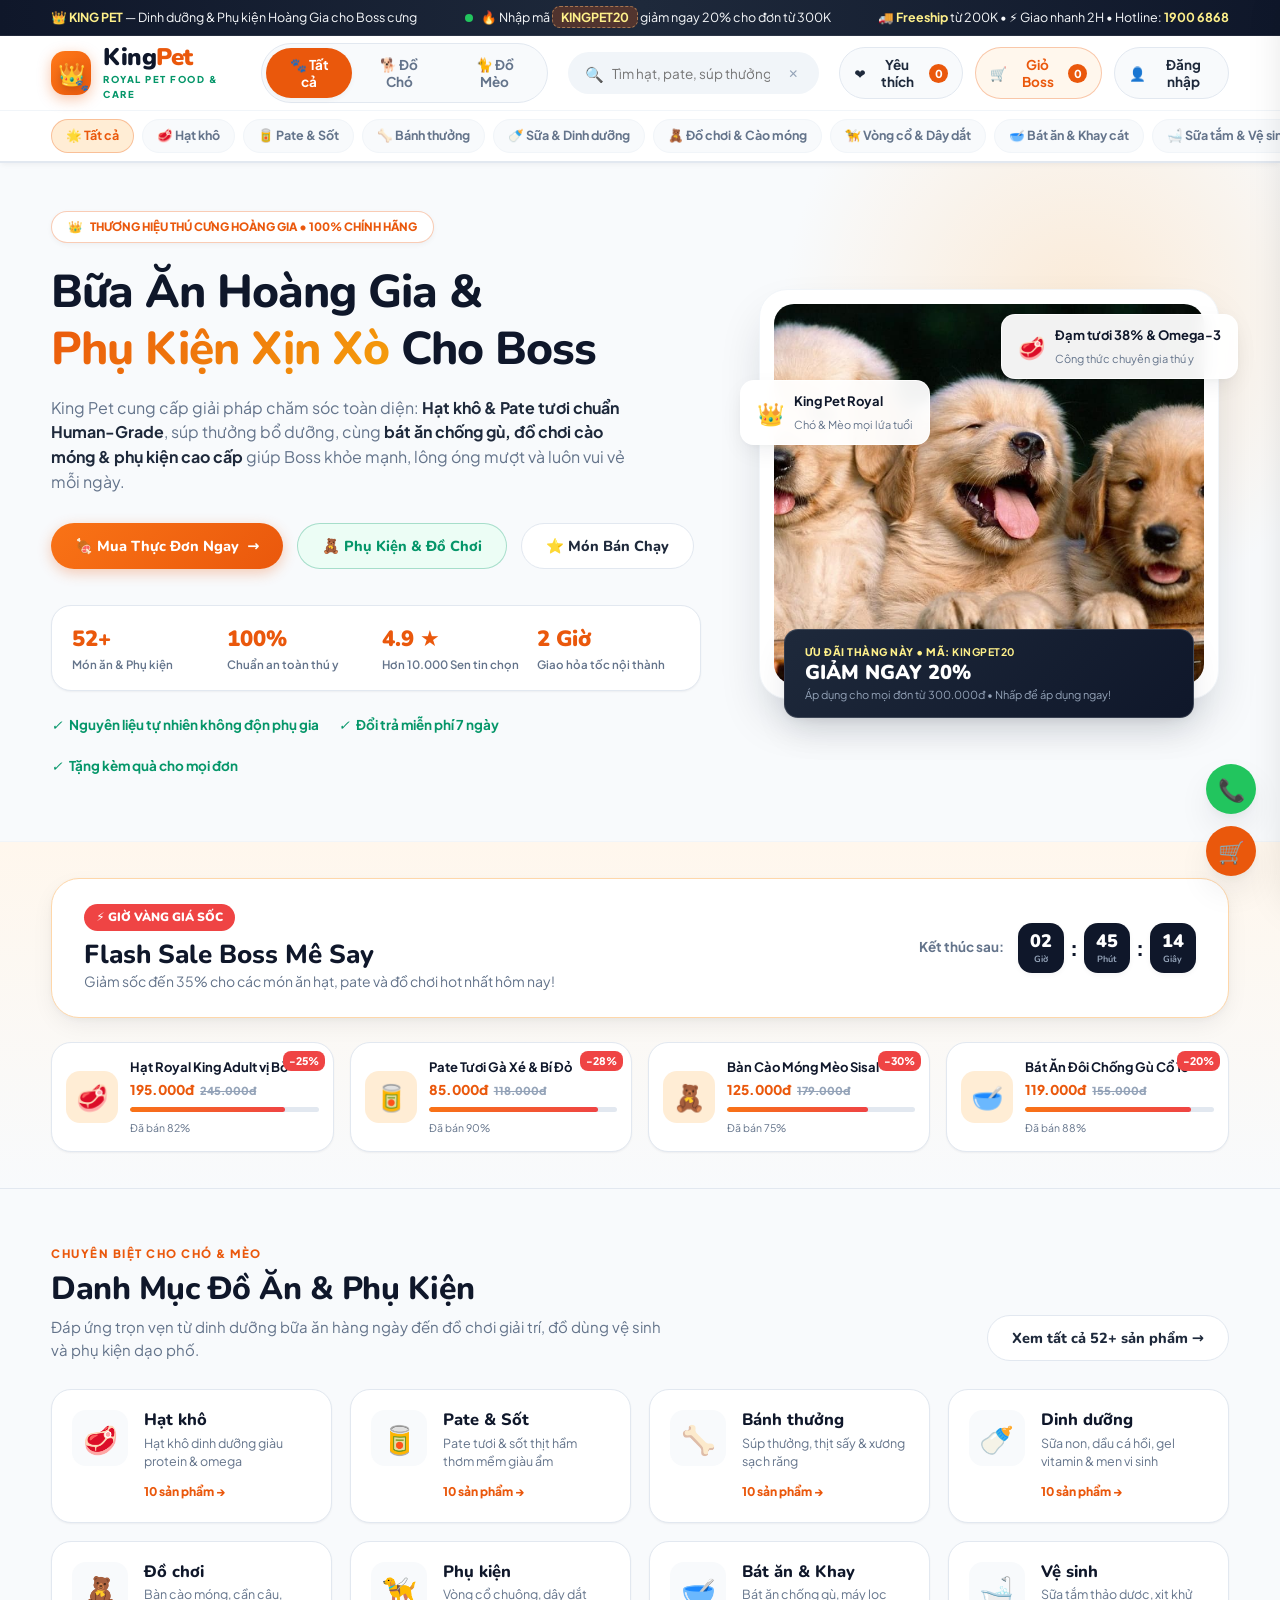
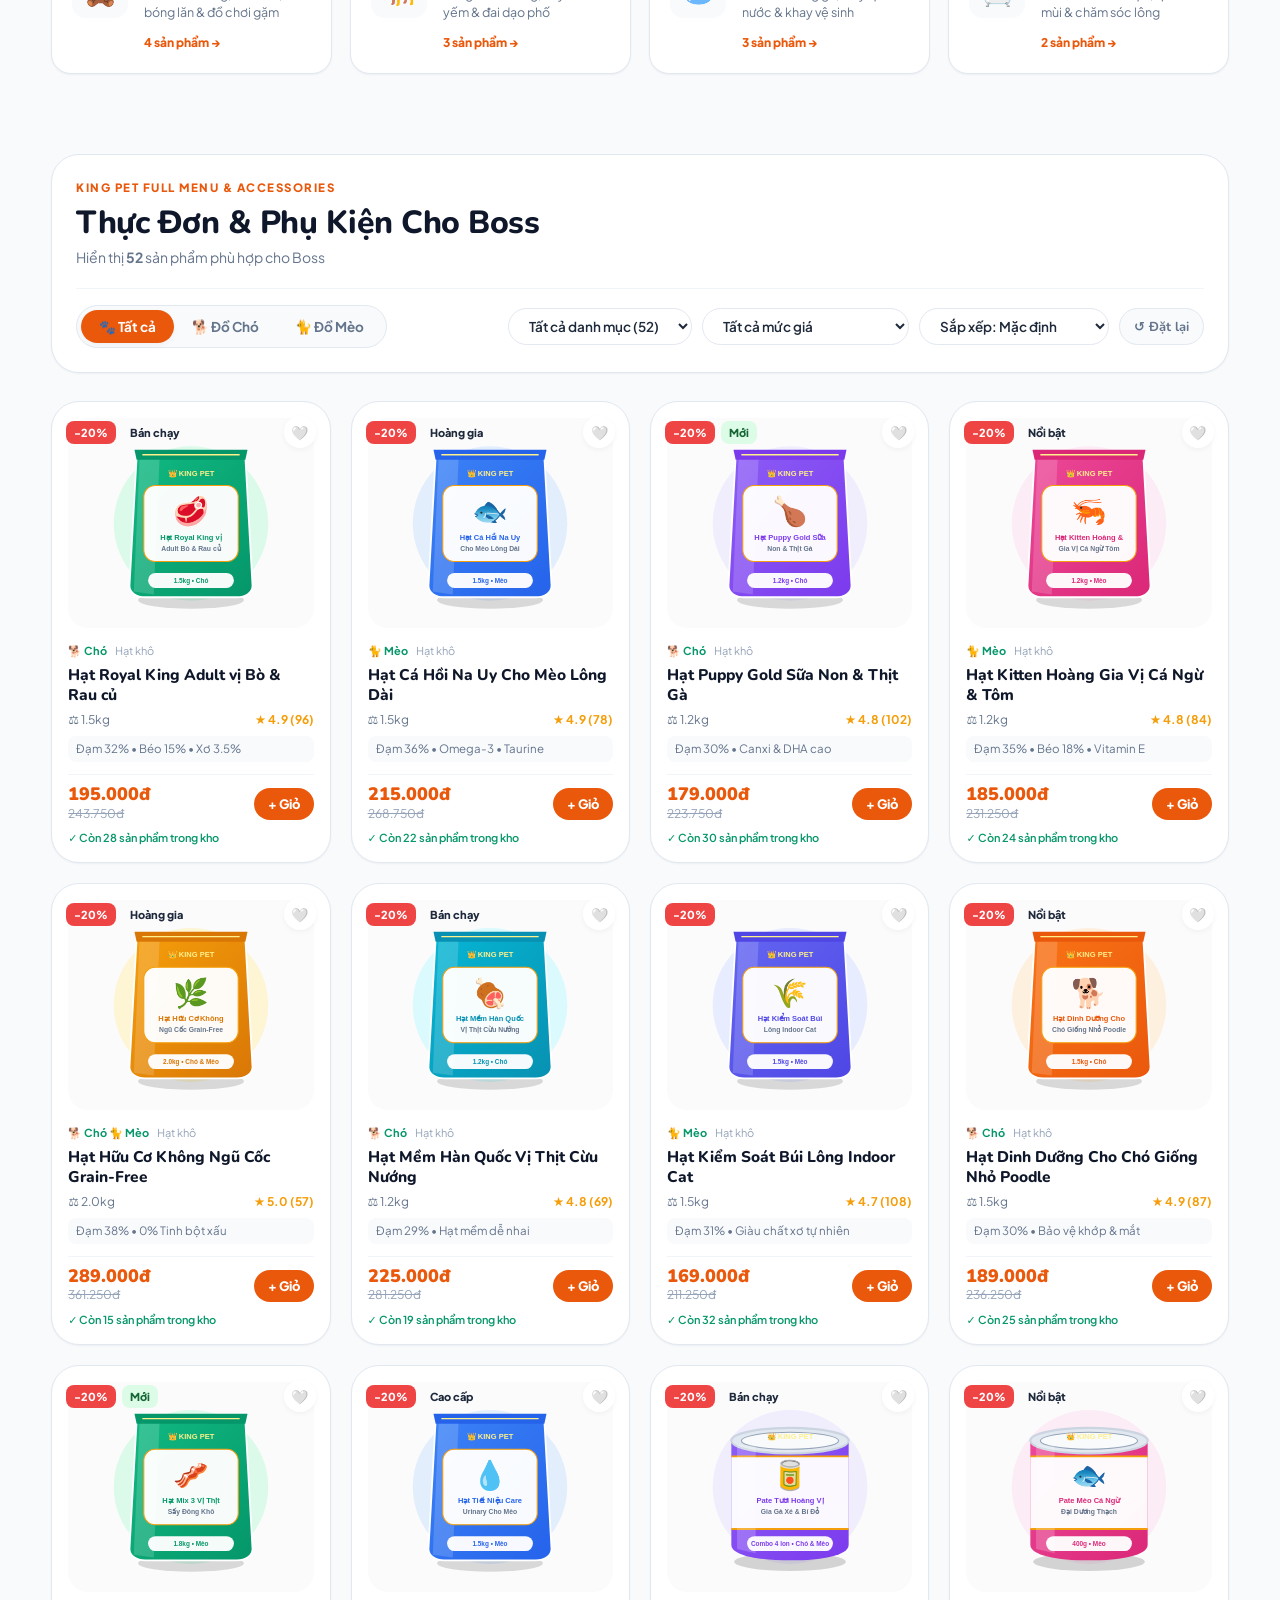
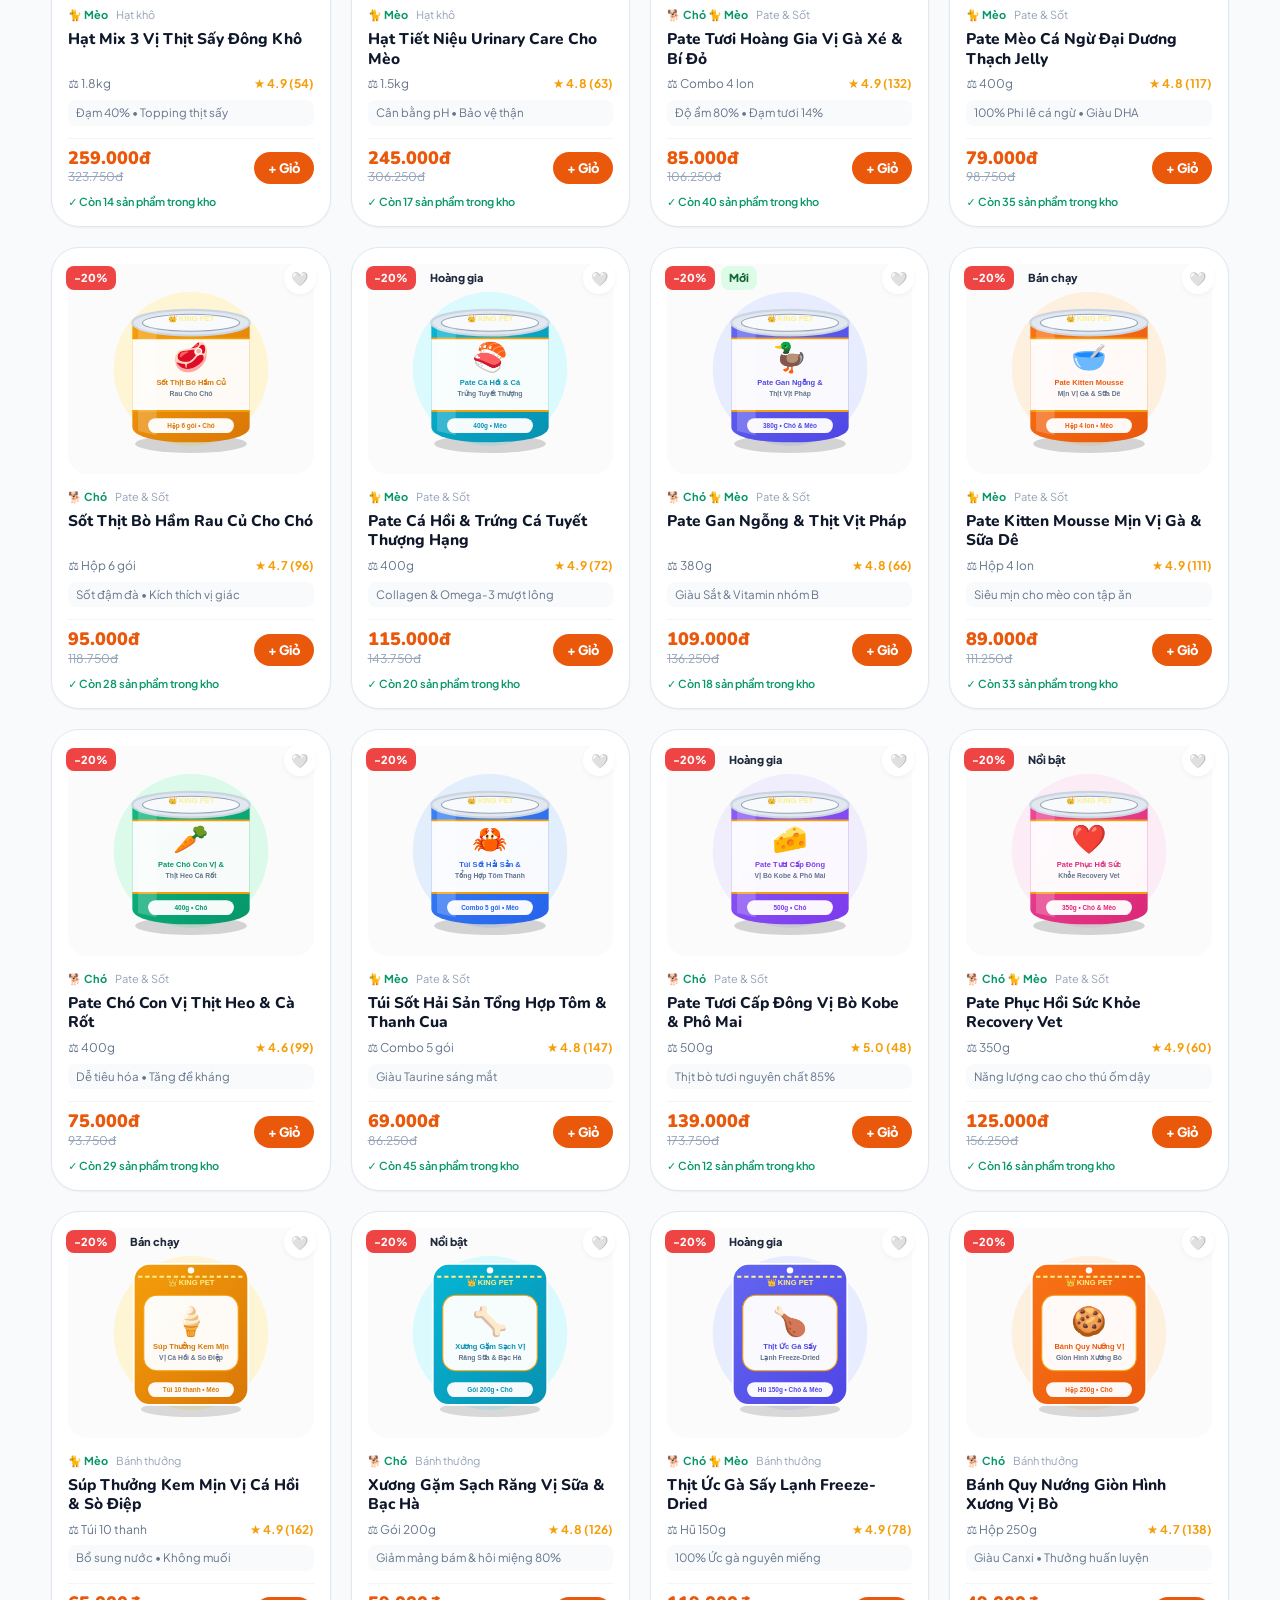
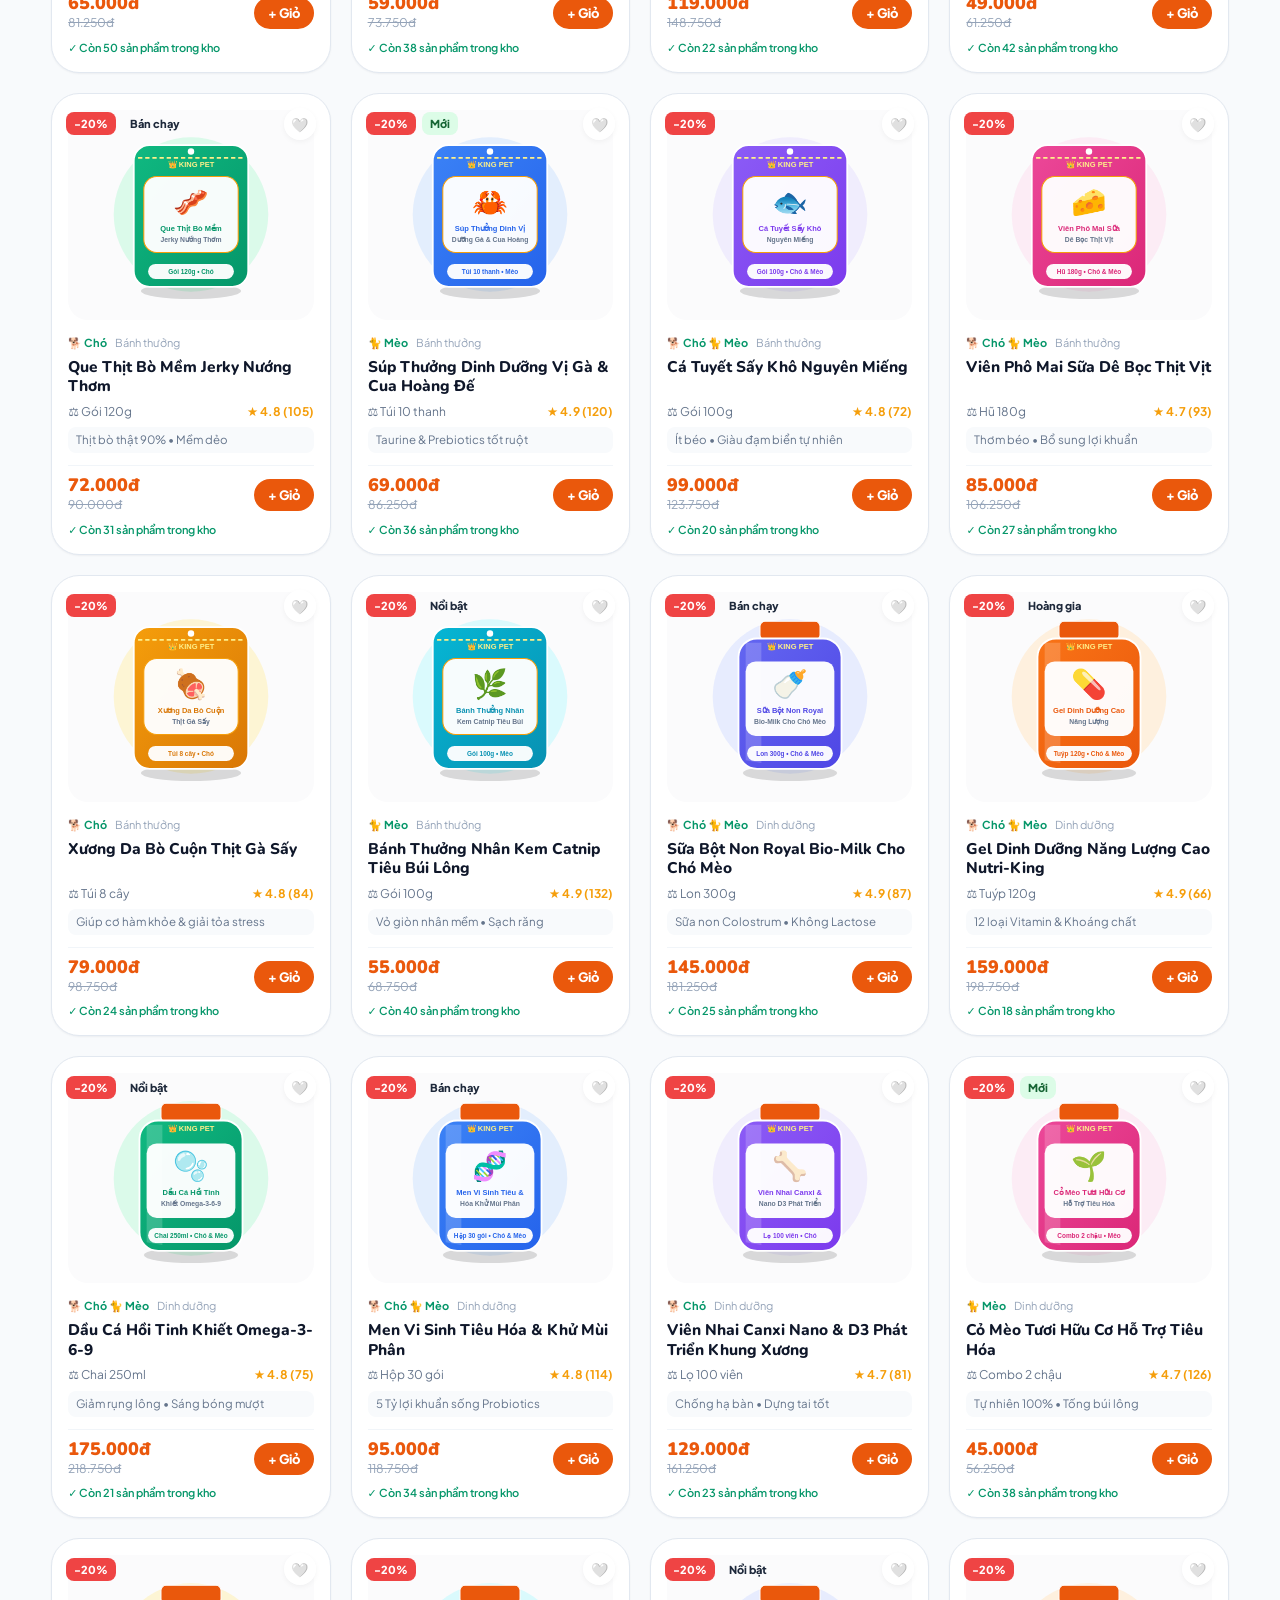
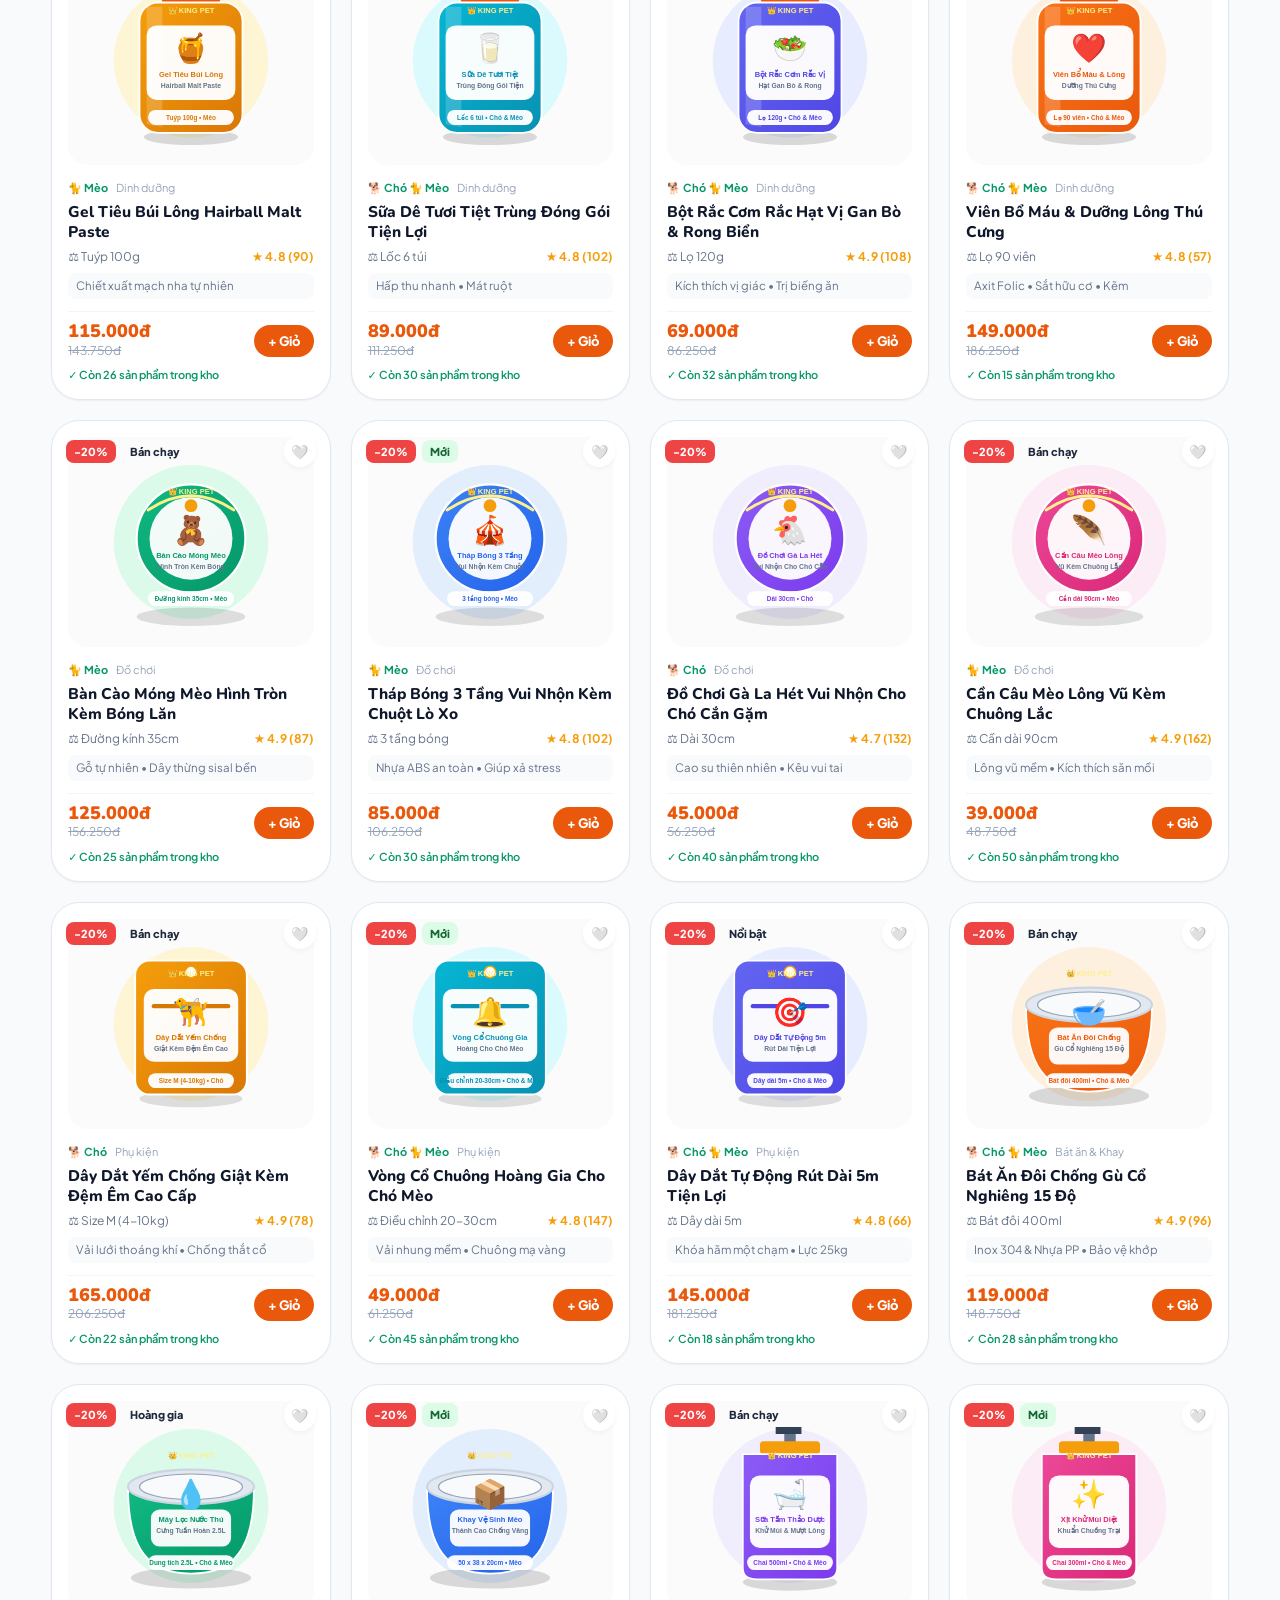
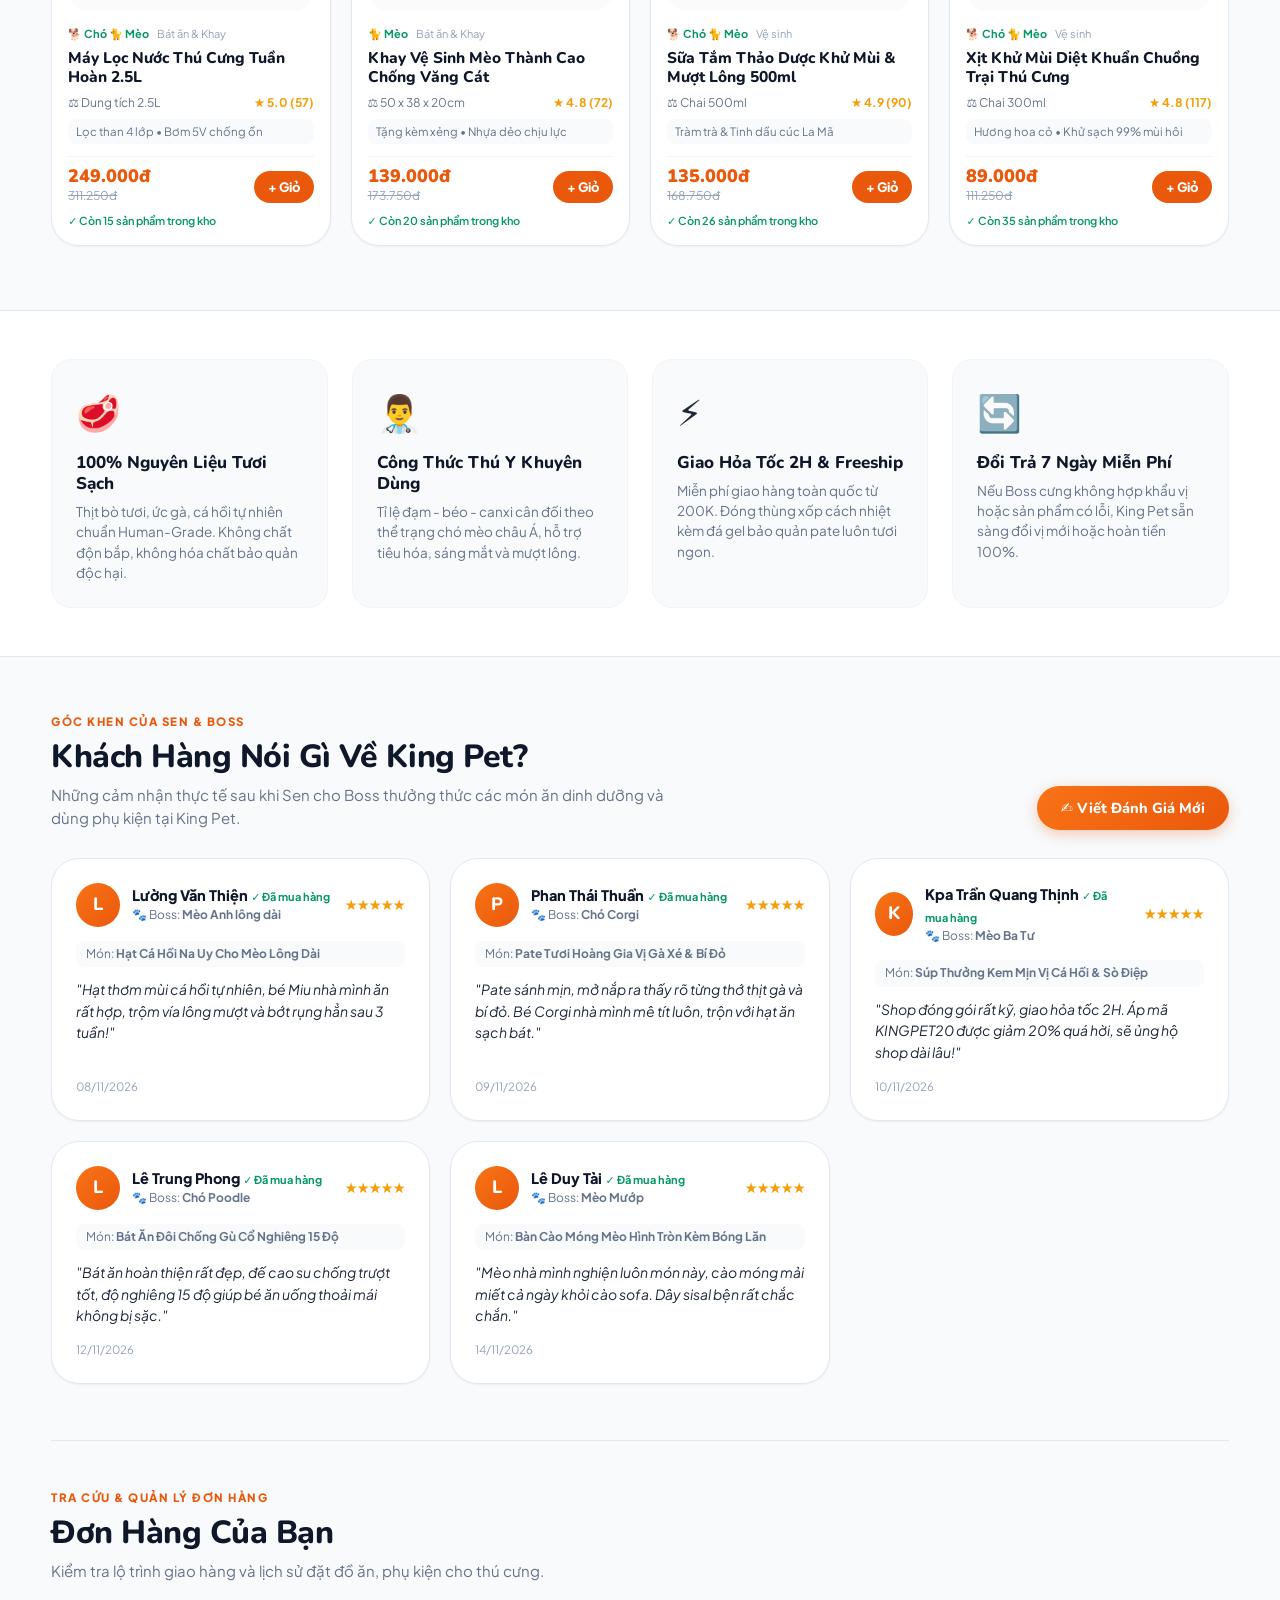
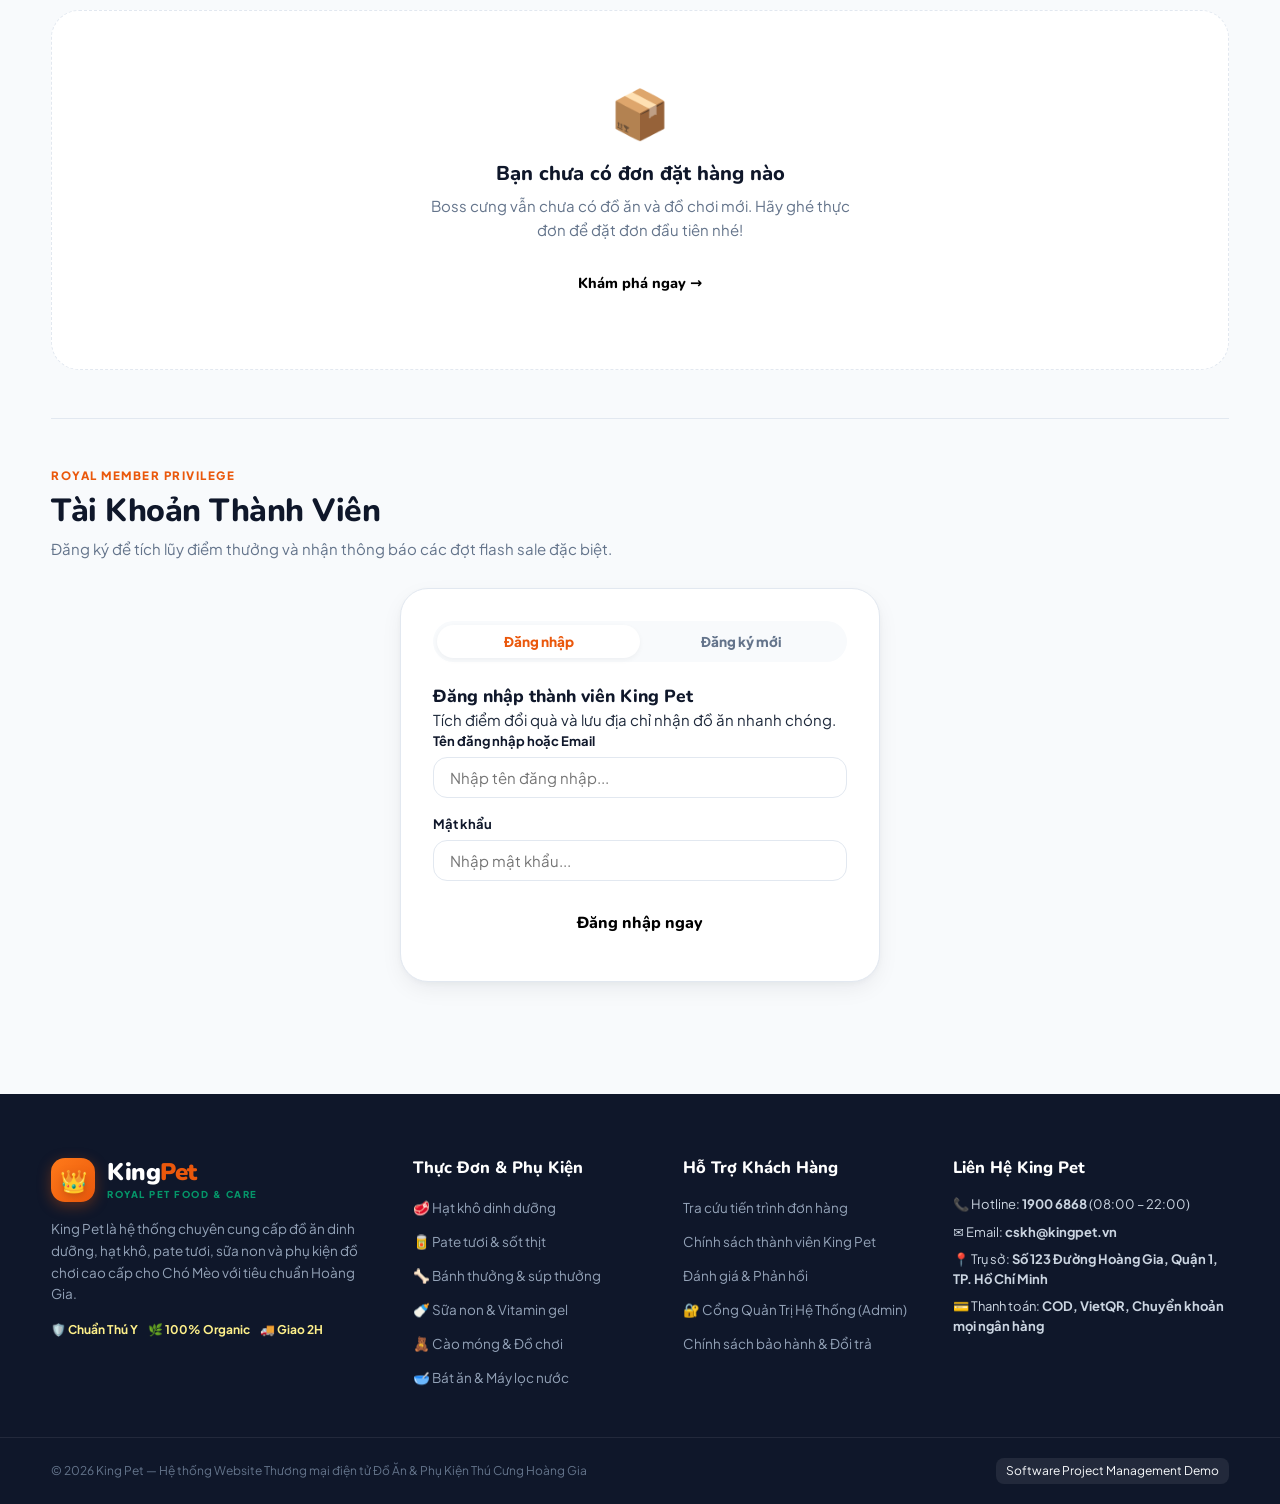
==== index.html @ cebb18c7 "feat: complete King Pet pet food and accessories e-commerce website" ====
<!doctype html>
<html lang="vi">
<head>
  <meta charset="utf-8">
  <meta name="viewport" content="width=device-width, initial-scale=1">
  <title>King Pet — Cửa Hàng Đồ Ăn, Dinh Dưỡng & Phụ Kiện Thú Cưng Hoàng Gia</title>
  <meta name="description" content="King Pet - Chuyên 100% thức ăn dinh dưỡng, hạt khô, pate tươi, súp thưởng và phụ kiện đồ chơi cao cấp cho Chó và Mèo. Giao hàng hỏa tốc 2H, đổi trả 7 ngày.">
  <link rel="preconnect" href="https://fonts.googleapis.com">
  <link rel="preconnect" href="https://fonts.gstatic.com" crossorigin>
  <link href="https://fonts.googleapis.com/css2?family=Nunito:wght@400;600;700;800;900&family=Plus+Jakarta+Sans:wght@400;500;600;700&display=swap" rel="stylesheet">
  <link rel="stylesheet" href="styles.css?v=2.5">
</head>
<body>

<!-- TOAST THÔNG BÁO -->
<div id="toast" class="toast-container"></div>

<!-- TOP ANNOUNCEMENT STRIP -->
<div class="top-strip">
  <div class="container top-strip-inner">
    <div class="strip-item">
      <span>👑 <b>KING PET</b> — Dinh dưỡng & Phụ kiện Hoàng Gia cho Boss cưng</span>
    </div>
    <div class="strip-item hide-mobile">
      <span class="pulse-dot"></span>
      <span>🔥 Nhập mã <b class="copy-coupon" onclick="applyVoucherCode('KINGPET20'); toast('Đã sao chép & áp dụng mã KINGPET20!', 'success');" title="Nhấp để áp dụng ngay">KINGPET20</b> giảm ngay 20% cho đơn từ 300K</span>
    </div>
    <div class="strip-item">
      <span>🚚 <b>Freeship</b> từ 200K • ⚡ Giao nhanh 2H • Hotline: <b>1900 6868</b></span>
    </div>
  </div>
</div>

<!-- STICKY HEADER -->
<header class="header">
  <div class="container nav-container">
    <!-- Brand Logo -->
    <a class="brand" href="#home">
      <div class="logo-box">
        <span class="logo-crown">👑</span>
        <span class="logo-paw">🐾</span>
      </div>
      <div class="brand-text">
        <span class="brand-title">King<span>Pet</span></span>
        <small class="brand-sub">ROYAL PET FOOD & CARE</small>
      </div>
    </a>

    <!-- Interactive Pet Filter Switcher -->
    <div class="pet-quick-switch hide-mobile">
      <button class="switch-btn active pet-tab" data-pet="" onclick="setPetFilter('')">🐾 Tất cả</button>
      <button class="switch-btn pet-tab" data-pet="Chó" onclick="setPetFilter('Chó')">🐕 Đồ Chó</button>
      <button class="switch-btn pet-tab" data-pet="Mèo" onclick="setPetFilter('Mèo')">🐈 Đồ Mèo</button>
    </div>

    <!-- Intelligent Search Bar -->
    <div class="nav-search-wrap">
      <div class="search-box">
        <span class="search-icon">🔍</span>
        <input id="searchInput" type="search" placeholder="Tìm hạt, pate, súp thưởng, đồ chơi, bát ăn..." oninput="renderProducts()">
        <button class="search-clear-btn" onclick="document.getElementById('searchInput').value=''; renderProducts();" title="Xóa tìm kiếm">✕</button>
      </div>
    </div>

    <!-- User Action Icons -->
    <div class="nav-actions">
      <!-- Wishlist Action -->
      <button class="action-btn wishlist-nav-btn" onclick="location.hash='products'; filterCategory(''); toast('Hiển thị danh sách sản phẩm yêu thích', 'info');" title="Danh sách yêu thích">
        <span class="btn-icon">❤️</span>
        <span class="btn-text hide-tablet">Yêu thích</span>
        <b id="wishlistCount" class="badge-bubble">0</b>
      </button>

      <!-- Cart Drawer Action -->
      <button id="cartBtn" class="action-btn cart-nav-btn" onclick="openCart()" title="Giỏ đồ ăn & phụ kiện của Boss">
        <span class="btn-icon">🛒</span>
        <span class="btn-text hide-tablet">Giỏ Boss</span>
        <b id="cartCount" class="badge-bubble">0</b>
      </button>

      <!-- Account / Login Action -->
      <button class="action-btn account-nav-btn" onclick="location.hash='account'" title="Tài khoản thành viên">
        <span class="btn-icon">👤</span>
        <span id="userLabel" class="btn-text">Đăng nhập</span>
      </button>
    </div>
  </div>

  <!-- Secondary Category Quick-Bar -->
  <nav class="sub-nav-bar">
    <div class="container sub-nav-inner">
      <a href="#products" class="sub-nav-pill active" onclick="filterCategory(''); return false;">🌟 Tất cả</a>
      <a href="#products" class="sub-nav-pill" onclick="filterCategory('Hạt khô'); return false;">🥩 Hạt khô</a>
      <a href="#products" class="sub-nav-pill" onclick="filterCategory('Pate & Sốt'); return false;">🥫 Pate & Sốt</a>
      <a href="#products" class="sub-nav-pill" onclick="filterCategory('Bánh thưởng'); return false;">🦴 Bánh thưởng</a>
      <a href="#products" class="sub-nav-pill" onclick="filterCategory('Dinh dưỡng'); return false;">🍼 Sữa & Dinh dưỡng</a>
      <a href="#products" class="sub-nav-pill" onclick="filterCategory('Đồ chơi'); return false;">🧸 Đồ chơi & Cào móng</a>
      <a href="#products" class="sub-nav-pill" onclick="filterCategory('Phụ kiện'); return false;">🦮 Vòng cổ & Dây dắt</a>
      <a href="#products" class="sub-nav-pill" onclick="filterCategory('Bát ăn & Khay'); return false;">🥣 Bát ăn & Khay cát</a>
      <a href="#products" class="sub-nav-pill" onclick="filterCategory('Vệ sinh'); return false;">🛁 Sữa tắm & Vệ sinh</a>
      <a href="#flashSale" class="sub-nav-pill hot-deal-pill">🔥 Flash Sale Sốc</a>
    </div>
  </nav>
</header>

<main>
  <!-- HERO SECTION WITH HIGH-CONVERTING E-COMMERCE DESIGN -->
  <section id="home" class="hero">
    <div class="hero-bg-accent"></div>
    <div class="container hero-layout">
      <!-- Left Hero Copy -->
      <div class="hero-copy">
        <div class="hero-royal-badge">
          <span class="badge-crown">👑</span>
          <span>THƯƠNG HIỆU THÚ CƯNG HOÀNG GIA • 100% CHÍNH HÃNG</span>
        </div>

        <h1 class="hero-heading">
          Bữa Ăn Hoàng Gia &<br>
          <span class="gradient-text">Phụ Kiện Xịn Xò</span> Cho Boss
        </h1>

        <p class="hero-desc">
          King Pet cung cấp giải pháp chăm sóc toàn diện: <b>Hạt khô & Pate tươi chuẩn Human-Grade</b>, súp thưởng bổ dưỡng, cùng <b>bát ăn chống gù, đồ chơi cào móng & phụ kiện cao cấp</b> giúp Boss khỏe mạnh, lông óng mượt và luôn vui vẻ mỗi ngày.
        </p>

        <div class="hero-cta-group">
          <a href="#products" class="btn btn-primary btn-cta">
            <span>🍖 Mua Thực Đơn Ngay</span>
            <span class="arrow-ico">→</span>
          </a>
          <button class="btn btn-secondary" onclick="filterCategory('Đồ chơi')">
            <span>🧸 Phụ Kiện & Đồ Chơi</span>
          </button>
          <button class="btn btn-outline" onclick="showFeatured()">
            <span>⭐ Món Bán Chạy</span>
          </button>
        </div>

        <!-- Trust Badges & Metrics -->
        <div class="hero-metrics-grid">
          <div class="metric-card">
            <span class="metric-val">52+</span>
            <span class="metric-lbl">Món ăn & Phụ kiện</span>
          </div>
          <div class="metric-card">
            <span class="metric-val">100%</span>
            <span class="metric-lbl">Chuẩn an toàn thú y</span>
          </div>
          <div class="metric-card">
            <span class="metric-val">4.9 ★</span>
            <span class="metric-lbl">Hơn 10.000 Sen tin chọn</span>
          </div>
          <div class="metric-card">
            <span class="metric-val">2 Giờ</span>
            <span class="metric-lbl">Giao hỏa tốc nội thành</span>
          </div>
        </div>

        <div class="hero-trust-list">
          <span><i class="check-ico">✓</i> Nguyên liệu tự nhiên không độn phụ gia</span>
          <span><i class="check-ico">✓</i> Đổi trả miễn phí 7 ngày</span>
          <span><i class="check-ico">✓</i> Tặng kèm quà cho mọi đơn</span>
        </div>
      </div>

      <!-- Right Hero Visual Card -->
      <div class="hero-visual-area">
        <div class="hero-card-3d" id="heroTilt">
          <div class="hero-img-container">
            <img src="hero-pet.jpg" alt="Thú cưng hoàng gia King Pet" class="hero-pet-image" onerror="this.src='https://cdn-media.sforum.vn/storage/app/media/thanhhuyen/%E1%BA%A3nh%20%C4%91%E1%BB%99ng%20v%E1%BA%ADt/2/anh-dong-vat-17.jpg'">
            <div class="hero-card-overlay"></div>
          </div>

          <!-- Floating Badge Top Right -->
          <div class="float-chip chip-top-right">
            <span class="chip-icon">🥩</span>
            <div class="chip-content">
              <strong>Đạm tươi 38% & Omega-3</strong>
              <small>Công thức chuyên gia thú y</small>
            </div>
          </div>

          <!-- Floating Badge Top Left -->
          <div class="float-chip chip-top-left">
            <span class="chip-icon">👑</span>
            <div class="chip-content">
              <strong>King Pet Royal</strong>
              <small>Chó & Mèo mọi lứa tuổi</small>
            </div>
          </div>

          <!-- Floating Promo Voucher Card Bottom -->
          <div class="float-voucher-card">
            <div class="voucher-tag">ƯU ĐÃI THÀNG NÀY • MÃ: <b>KINGPET20</b></div>
            <div class="voucher-discount">GIẢM NGAY 20%</div>
            <div class="voucher-note">Áp dụng cho mọi đơn từ 300.000đ • Nhấp để áp dụng ngay!</div>
          </div>
        </div>
      </div>
    </div>
  </section>

  <!-- FLASH SALE / GIỜ VÀNG GIÁ SỐC VỚI COUNTDOWN TIMER -->
  <section id="flashSale" class="flash-sale-section">
    <div class="container">
      <div class="flash-sale-banner">
        <div class="flash-sale-title">
          <div class="flash-badge">⚡ GIỜ VÀNG GIÁ SỐC</div>
          <h2>Flash Sale Boss Mê Say</h2>
          <p>Giảm sốc đến 35% cho các món ăn hạt, pate và đồ chơi hot nhất hôm nay!</p>
        </div>

        <div class="flash-countdown-box">
          <span class="cd-label">Kết thúc sau:</span>
          <div class="cd-timer">
            <div class="cd-block"><span id="flashHour">02</span><small>Giờ</small></div>
            <span class="cd-colon">:</span>
            <div class="cd-block"><span id="flashMinute">45</span><small>Phút</small></div>
            <span class="cd-colon">:</span>
            <div class="cd-block"><span id="flashSecond">18</span><small>Giây</small></div>
          </div>
        </div>
      </div>

      <!-- Quick Flash Items Highlight -->
      <div class="flash-items-preview">
        <div class="flash-mini-card" onclick="openProductQuickView(1)">
          <div class="flash-badge-mini">-25%</div>
          <div class="mini-card-thumb">🥩</div>
          <div class="mini-card-text">
            <b>Hạt Royal King Adult vị Bò</b>
            <span class="sale-price">195.000đ <del>245.000đ</del></span>
            <div class="flash-progress"><div class="fill" style="width: 82%"></div></div>
            <small>Đã bán 82%</small>
          </div>
        </div>

        <div class="flash-mini-card" onclick="openProductQuickView(11)">
          <div class="flash-badge-mini">-28%</div>
          <div class="mini-card-thumb">🥫</div>
          <div class="mini-card-text">
            <b>Pate Tươi Gà Xé & Bí Đỏ</b>
            <span class="sale-price">85.000đ <del>118.000đ</del></span>
            <div class="flash-progress"><div class="fill" style="width: 90%"></div></div>
            <small>Đã bán 90%</small>
          </div>
        </div>

        <div class="flash-mini-card" onclick="openProductQuickView(41)">
          <div class="flash-badge-mini">-30%</div>
          <div class="mini-card-thumb">🧸</div>
          <div class="mini-card-text">
            <b>Bàn Cào Móng Mèo Sisal</b>
            <span class="sale-price">125.000đ <del>179.000đ</del></span>
            <div class="flash-progress"><div class="fill" style="width: 75%"></div></div>
            <small>Đã bán 75%</small>
          </div>
        </div>

        <div class="flash-mini-card" onclick="openProductQuickView(46)">
          <div class="flash-badge-mini">-20%</div>
          <div class="mini-card-thumb">🥣</div>
          <div class="mini-card-text">
            <b>Bát Ăn Đôi Chống Gù Cổ 15°</b>
            <span class="sale-price">119.000đ <del>155.000đ</del></span>
            <div class="flash-progress"><div class="fill" style="width: 88%"></div></div>
            <small>Đã bán 88%</small>
          </div>
        </div>
      </div>
    </div>
  </section>

  <!-- 8 CHUYÊN MỤC ĐỒ ĂN & PHỤ KIỆN SHOWCASE -->
  <section id="categories" class="container category-section">
    <div class="section-header">
      <div class="header-left">
        <span class="sub-kicker">CHUYÊN BIỆT CHO CHÓ & MÈO</span>
        <h2 class="section-title">Danh Mục Đồ Ăn & Phụ Kiện</h2>
        <p class="section-desc">Đáp ứng trọn vẹn từ dinh dưỡng bữa ăn hàng ngày đến đồ chơi giải trí, đồ dùng vệ sinh và phụ kiện dạo phố.</p>
      </div>
      <button class="btn btn-outline hide-mobile" onclick="location.hash='products'; filterCategory('');">
        Xem tất cả 52+ sản phẩm →
      </button>
    </div>
    <div id="categoryGridClient" class="category-grid"></div>
  </section>

  <!-- PRODUCT CATALOG SECTION -->
  <section id="products" class="container product-section">
    <div class="catalog-top-panel">
      <div class="catalog-heading">
        <span class="sub-kicker">KING PET FULL MENU & ACCESSORIES</span>
        <h2 class="section-title">Thực Đơn & Phụ Kiện Cho Boss</h2>
        <p id="productCount" class="product-count-label"></p>
      </div>

      <!-- Filters & Sorting Control Bar -->
      <div class="catalog-controls">
        <div class="pet-tab-group">
          <button class="pet-tab active" data-pet="" onclick="setPetFilter('')">🐾 Tất cả</button>
          <button class="pet-tab" data-pet="Chó" onclick="setPetFilter('Chó')">🐕 Đồ Chó</button>
          <button class="pet-tab" data-pet="Mèo" onclick="setPetFilter('Mèo')">🐈 Đồ Mèo</button>
        </div>

        <div class="select-filters-group">
          <select id="categoryFilter" onchange="renderProducts()" class="custom-select">
            <option value="">Tất cả danh mục</option>
          </select>

          <select id="priceFilter" onchange="renderProducts()" class="custom-select">
            <option value="">Tất cả mức giá</option>
            <option value="under100">Dưới 100.000đ</option>
            <option value="100to200">100.000đ - 200.000đ</option>
            <option value="over200">Trên 200.000đ</option>
          </select>

          <select id="sortFilter" onchange="renderProducts()" class="custom-select">
            <option value="default">Sắp xếp: Mặc định</option>
            <option value="low">Giá: Thấp → Cao</option>
            <option value="high">Giá: Cao → Thấp</option>
            <option value="rating">Đánh giá: Cao nhất ★</option>
            <option value="stock">Kho hàng: Nhiều nhất</option>
          </select>

          <button class="btn btn-reset-filter" onclick="resetFilters()" title="Đặt lại bộ lọc">
            ↺ Đặt lại
          </button>
        </div>
      </div>
    </div>

    <!-- Product Grid View -->
    <div id="productGrid" class="product-grid"></div>
  </section>

  <!-- 4 VALUE PROPOSITIONS (WHY CHOOSE KING PET) -->
  <section class="trust-pillars-section">
    <div class="container">
      <div class="pillars-grid">
        <div class="pillar-card">
          <div class="pillar-icon">🥩</div>
          <h3>100% Nguyên Liệu Tươi Sạch</h3>
          <p>Thịt bò tươi, ức gà, cá hồi tự nhiên chuẩn Human-Grade. Không chất độn bắp, không hóa chất bảo quản độc hại.</p>
        </div>
        <div class="pillar-card">
          <div class="pillar-icon">👨‍⚕️</div>
          <h3>Công Thức Thú Y Khuyên Dùng</h3>
          <p>Tỉ lệ đạm - béo - canxi cân đối theo thể trạng chó mèo châu Á, hỗ trợ tiêu hóa, sáng mắt và mượt lông.</p>
        </div>
        <div class="pillar-card">
          <div class="pillar-icon">⚡</div>
          <h3>Giao Hỏa Tốc 2H & Freeship</h3>
          <p>Miễn phí giao hàng toàn quốc từ 200K. Đóng thùng xốp cách nhiệt kèm đá gel bảo quản pate luôn tươi ngon.</p>
        </div>
        <div class="pillar-card">
          <div class="pillar-icon">🔄</div>
          <h3>Đổi Trả 7 Ngày Miễn Phí</h3>
          <p>Nếu Boss cưng không hợp khẩu vị hoặc sản phẩm có lỗi, King Pet sẵn sàng đổi vị mới hoặc hoàn tiền 100%.</p>
        </div>
      </div>
    </div>
  </section>

  <!-- CUSTOMER REVIEWS & UGC FEEDBACK -->
  <section id="reviewsSection" class="container reviews-section">
    <div class="section-header">
      <div class="header-left">
        <span class="sub-kicker">GÓC KHEN CỦA SEN & BOSS</span>
        <h2 class="section-title">Khách Hàng Nói Gì Về King Pet?</h2>
        <p class="section-desc">Những cảm nhận thực tế sau khi Sen cho Boss thưởng thức các món ăn dinh dưỡng và dùng phụ kiện tại King Pet.</p>
      </div>
      <button class="btn btn-primary" onclick="openReviewModal()">
        ✍️ Viết Đánh Giá Mới
      </button>
    </div>
    <div id="clientReviewsBox" class="reviews-grid"></div>
  </section>

  <!-- MY ORDERS TRACKING -->
  <section id="orders" class="container orders-section">
    <div class="section-header">
      <div class="header-left">
        <span class="sub-kicker">TRA CỨU & QUẢN LÝ ĐƠN HÀNG</span>
        <h2 class="section-title">Đơn Hàng Của Bạn</h2>
        <p class="section-desc">Kiểm tra lộ trình giao hàng và lịch sử đặt đồ ăn, phụ kiện cho thú cưng.</p>
      </div>
    </div>
    <div id="ordersBox"></div>
  </section>

  <!-- ACCOUNT & PROFILE -->
  <section id="account" class="container account-section">
    <div class="section-header">
      <div class="header-left">
        <span class="sub-kicker">ROYAL MEMBER PRIVILEGE</span>
        <h2 class="section-title">Tài Khoản Thành Viên</h2>
        <p class="section-desc">Đăng ký để tích lũy điểm thưởng và nhận thông báo các đợt flash sale đặc biệt.</p>
      </div>
    </div>
    <div id="accountBox"></div>
  </section>
</main>

<!-- FOOTER -->
<footer class="footer">
  <div class="container footer-grid">
    <!-- Col 1: About -->
    <div class="footer-col brand-col">
      <a class="brand footer-brand" href="#home">
        <div class="logo-box">
          <span class="logo-crown">👑</span>
        </div>
        <div class="brand-text">
          <span class="brand-title">King<span>Pet</span></span>
          <small class="brand-sub">ROYAL PET FOOD & CARE</small>
        </div>
      </a>
      <p class="footer-about">
        King Pet là hệ thống chuyên cung cấp đồ ăn dinh dưỡng, hạt khô, pate tươi, sữa non và phụ kiện đồ chơi cao cấp cho Chó Mèo với tiêu chuẩn Hoàng Gia.
      </p>
      <div class="footer-cert-badges">
        <span>🛡️ Chuẩn Thú Y</span>
        <span>🌿 100% Organic</span>
        <span>🚚 Giao 2H</span>
      </div>
    </div>

    <!-- Col 2: Categories -->
    <div class="footer-col">
      <h4 class="footer-title">Thực Đơn & Phụ Kiện</h4>
      <ul class="footer-links">
        <li><a href="#products" onclick="filterCategory('Hạt khô')">🥩 Hạt khô dinh dưỡng</a></li>
        <li><a href="#products" onclick="filterCategory('Pate & Sốt')">🥫 Pate tươi & sốt thịt</a></li>
        <li><a href="#products" onclick="filterCategory('Bánh thưởng')">🦴 Bánh thưởng & súp thưởng</a></li>
        <li><a href="#products" onclick="filterCategory('Dinh dưỡng')">🍼 Sữa non & Vitamin gel</a></li>
        <li><a href="#products" onclick="filterCategory('Đồ chơi')">🧸 Cào móng & Đồ chơi</a></li>
        <li><a href="#products" onclick="filterCategory('Bát ăn & Khay')">🥣 Bát ăn & Máy lọc nước</a></li>
      </ul>
    </div>

    <!-- Col 3: Customer Service -->
    <div class="footer-col">
      <h4 class="footer-title">Hỗ Trợ Khách Hàng</h4>
      <ul class="footer-links">
        <li><a href="#orders">Tra cứu tiến trình đơn hàng</a></li>
        <li><a href="#account">Chính sách thành viên King Pet</a></li>
        <li><a href="#reviewsSection">Đánh giá & Phản hồi</a></li>
        <li><a href="admin.html">🔐 Cổng Quản Trị Hệ Thống (Admin)</a></li>
        <li><a href="#home">Chính sách bảo hành & Đổi trả</a></li>
      </ul>
    </div>

    <!-- Col 4: Contact -->
    <div class="footer-col contact-col">
      <h4 class="footer-title">Liên Hệ King Pet</h4>
      <p>📞 Hotline: <b>1900 6868</b> (08:00 – 22:00)</p>
      <p>✉️ Email: <b>cskh@kingpet.vn</b></p>
      <p>📍 Trụ sở: <b>Số 123 Đường Hoàng Gia, Quận 1, TP. Hồ Chí Minh</b></p>
      <p>💳 Thanh toán: <b>COD, VietQR, Chuyển khoản mọi ngân hàng</b></p>
    </div>
  </div>

  <div class="footer-bottom">
    <div class="container footer-bottom-inner">
      <span>© 2026 King Pet — Hệ thống Website Thương mại điện tử Đồ Ăn & Phụ Kiện Thú Cưng Hoàng Gia</span>
      <span class="spm-badge">Software Project Management Demo</span>
    </div>
  </div>
</footer>

<!-- SLIDE-OUT CART DRAWER -->
<div id="cartDrawer" class="cart-drawer">
  <div class="drawer-header">
    <div class="drawer-title">
      <h3>🛒 Giỏ Đồ Của Boss</h3>
      <span class="drawer-pet-hint">Dinh dưỡng & Phụ kiện hoàng gia</span>
    </div>
    <button class="drawer-close-btn" onclick="closeCart()" title="Đóng giỏ">✕</button>
  </div>

  <!-- Freeship Progress Bar -->
  <div id="freeshipProgress" class="freeship-progress-box"></div>

  <!-- Items in Cart -->
  <div id="cartItems" class="cart-items-container"></div>

  <!-- Cart Footer -->
  <div class="cart-footer">
    <div id="cartVoucherArea" class="cart-voucher-section"></div>

    <div class="cart-total-summary">
      <div class="total-row-main">
        <span>Tạm tính tổng đơn:</span>
        <strong id="cartTotal" class="total-price-text">0đ</strong>
      </div>
      <small class="vat-note">(Đã bao gồm VAT & Miễn phí vận chuyển nếu đủ điều kiện)</small>
    </div>

    <button class="btn btn-primary btn-large full" onclick="checkout()">
      Tiến Hành Đặt Hàng Ngay →
    </button>
  </div>
</div>
<div id="overlay" class="drawer-overlay" onclick="closeCart()"></div>

<!-- UNIVERSAL MODAL -->
<div id="modal" class="modal-backdrop" onclick="if(event.target===this)closeModal()">
  <div id="modalContent" class="modal-box"></div>
</div>

<!-- FLOATING QUICK CONTACT WIDGET -->
<div class="floating-contact">
  <a href="tel:19006868" class="float-btn float-call" title="Gọi Hotline: 1900 6868">
    <span>📞</span>
  </a>
  <button class="float-btn float-cart-trigger" onclick="openCart()" title="Mở giỏ hàng">
    <span>🛒</span>
  </button>
</div>

<script src="app.js?v=2.5"></script>
</body>
</html>
---- styles.css ----
@charset "UTF-8";
/* ============================================================================
   KING PET — PREMIUM PET FOOD & ACCESSORIES DESIGN SYSTEM & STYLES
   ============================================================================ */

:root {
  --primary: #ea580c;
  --primary-hover: #c2410c;
  --primary-light: #ffedd5;
  --primary-50: #fff7ed;
  
  --secondary: #059669;
  --secondary-hover: #047857;
  --secondary-light: #d1fae5;
  --secondary-50: #ecfdf5;

  --accent-gold: #f59e0b;
  --accent-gold-light: #fef3c7;
  --accent-purple: #7c3aed;
  
  --dark: #0f172a;
  --text-main: #1e293b;
  --text-muted: #64748b;
  --text-light: #94a3b8;
  
  --bg-page: #f8fafc;
  --bg-card: #ffffff;
  --border-color: #e2e8f0;
  --border-light: #f1f5f9;

  --radius-sm: 8px;
  --radius-md: 14px;
  --radius-lg: 20px;
  --radius-xl: 28px;
  --radius-full: 9999px;

  --shadow-xs: 0 1px 2px rgba(15, 23, 42, 0.05);
  --shadow-sm: 0 2px 6px -1px rgba(15, 23, 42, 0.06);
  --shadow-md: 0 8px 24px -4px rgba(15, 23, 42, 0.08), 0 2px 6px -1px rgba(15, 23, 42, 0.04);
  --shadow-lg: 0 16px 36px -6px rgba(15, 23, 42, 0.12), 0 4px 12px -2px rgba(15, 23, 42, 0.06);
  --shadow-xl: 0 24px 48px -8px rgba(15, 23, 42, 0.16);

  --font-heading: 'Nunito', system-ui, -apple-system, sans-serif;
  --font-body: 'Plus Jakarta Sans', system-ui, -apple-system, sans-serif;
  --transition: all 0.25s cubic-bezier(0.16, 1, 0.3, 1);
}

/* BASE & RESET */
*, *::before, *::after {
  box-sizing: border-box;
  margin: 0;
  padding: 0;
}

html {
  scroll-behavior: smooth;
  font-size: 15px;
}

body {
  font-family: var(--font-body);
  color: var(--text-main);
  background-color: var(--bg-page);
  line-height: 1.55;
  overflow-x: hidden;
  -webkit-font-smoothing: antialiased;
}

h1, h2, h3, h4, h5, h6 {
  font-family: var(--font-heading);
  font-weight: 800;
  color: var(--dark);
  line-height: 1.25;
}

a {
  color: inherit;
  text-decoration: none;
  transition: var(--transition);
}

button, input, select, textarea {
  font-family: inherit;
  font-size: inherit;
}

button {
  cursor: pointer;
  border: none;
  background: none;
  transition: var(--transition);
}

img {
  max-width: 100%;
  height: auto;
  display: block;
}

.container {
  width: min(1260px, 92%);
  margin-inline: auto;
}

/* TOAST NOTIFICATION */
.toast-container {
  position: fixed;
  top: 24px;
  right: 24px;
  z-index: 9999;
  display: flex;
  flex-direction: column;
  gap: 10px;
  pointer-events: none;
}

.toast-item {
  display: flex;
  align-items: center;
  gap: 12px;
  background: #ffffff;
  color: var(--dark);
  padding: 12px 20px;
  border-radius: var(--radius-md);
  box-shadow: var(--shadow-lg);
  font-weight: 600;
  font-size: 14px;
  border-left: 4px solid var(--secondary);
  opacity: 0;
  transform: translateX(50px);
  transition: all 0.3s cubic-bezier(0.16, 1, 0.3, 1);
  pointer-events: auto;
}

.toast-item.show {
  opacity: 1;
  transform: translateX(0);
}

.toast-item.toast-error {
  border-left-color: #dc2626;
}

.toast-item.toast-warning {
  border-left-color: var(--accent-gold);
}

.toast-icon {
  font-size: 16px;
  font-weight: 900;
}

/* TOP ANNOUNCEMENT STRIP */
.top-strip {
  background: linear-gradient(90deg, #0f172a, #1e293b, #0f172a);
  color: #f8fafc;
  font-size: 12.5px;
  padding: 8px 0;
  border-bottom: 1px solid rgba(255, 255, 255, 0.08);
}

.top-strip-inner {
  display: flex;
  justify-content: space-between;
  align-items: center;
  flex-wrap: wrap;
  gap: 8px;
}

.strip-item b {
  color: #fef08a;
}

.copy-coupon {
  background: rgba(234, 88, 12, 0.25);
  color: #fdba74;
  padding: 2px 8px;
  border-radius: var(--radius-sm);
  cursor: pointer;
  border: 1px dashed rgba(253, 186, 116, 0.5);
  transition: var(--transition);
}

.copy-coupon:hover {
  background: var(--primary);
  color: #ffffff;
}

.pulse-dot {
  display: inline-block;
  width: 8px;
  height: 8px;
  background: #22c55e;
  border-radius: 50%;
  margin-right: 6px;
  box-shadow: 0 0 0 0 rgba(34, 197, 94, 0.7);
  animation: pulseGreen 1.8s infinite;
}

@keyframes pulseGreen {
  0% { box-shadow: 0 0 0 0 rgba(34, 197, 94, 0.7); }
  70% { box-shadow: 0 0 0 8px rgba(34, 197, 94, 0); }
  100% { box-shadow: 0 0 0 0 rgba(34, 197, 94, 0); }
}

/* STICKY MAIN HEADER */
.header {
  position: sticky;
  top: 0;
  z-index: 100;
  background: rgba(255, 255, 255, 0.94);
  backdrop-filter: blur(16px);
  border-bottom: 1px solid var(--border-color);
  box-shadow: var(--shadow-sm);
}

.nav-container {
  height: 74px;
  display: flex;
  align-items: center;
  gap: 20px;
}

.brand {
  display: flex;
  align-items: center;
  gap: 12px;
  text-decoration: none;
}

.logo-box {
  width: 44px;
  height: 44px;
  background: linear-gradient(135deg, #ff7a1a, #ea580c);
  border-radius: 14px;
  display: flex;
  align-items: center;
  justify-content: center;
  position: relative;
  box-shadow: 0 4px 14px rgba(234, 88, 12, 0.35);
}

.logo-crown {
  font-size: 22px;
  filter: drop-shadow(0 2px 4px rgba(0,0,0,0.2));
}

.logo-paw {
  position: absolute;
  bottom: 2px;
  right: 2px;
  font-size: 11px;
}

.brand-text {
  display: flex;
  flex-direction: column;
}

.brand-title {
  font-family: var(--font-heading);
  font-size: 24px;
  font-weight: 900;
  color: var(--dark);
  letter-spacing: -0.5px;
  line-height: 1;
}

.brand-title span {
  color: var(--primary);
}

.brand-sub {
  font-size: 9.5px;
  font-weight: 800;
  color: var(--secondary);
  letter-spacing: 1.5px;
  margin-top: 3px;
}

/* PET SWITCHER ON HEADER */
.pet-quick-switch {
  display: flex;
  background: var(--bg-page);
  padding: 4px;
  border-radius: var(--radius-full);
  border: 1px solid var(--border-color);
}

.switch-btn {
  padding: 6px 14px;
  border-radius: var(--radius-full);
  font-size: 12.5px;
  font-weight: 700;
  color: var(--text-muted);
}

.switch-btn.active {
  background: #ffffff;
  color: var(--primary);
  box-shadow: var(--shadow-sm);
}

/* SEARCH BAR */
.nav-search-wrap {
  flex: 1;
  max-width: 460px;
}

.search-box {
  display: flex;
  align-items: center;
  background: #f1f5f9;
  border: 1.5px solid transparent;
  border-radius: var(--radius-full);
  padding: 0 16px;
  height: 42px;
  transition: var(--transition);
}

.search-box:focus-within {
  background: #ffffff;
  border-color: var(--primary);
  box-shadow: 0 0 0 3px rgba(234, 88, 12, 0.15);
}

.search-icon {
  font-size: 15px;
  color: var(--text-muted);
  margin-right: 8px;
}

.search-box input {
  flex: 1;
  border: none;
  background: transparent;
  color: var(--dark);
  outline: none;
  font-size: 13.5px;
}

.search-clear-btn {
  font-size: 12px;
  color: var(--text-light);
  padding: 4px;
}

.search-clear-btn:hover {
  color: var(--dark);
}

/* NAV ACTIONS */
.nav-actions {
  display: flex;
  align-items: center;
  gap: 12px;
  margin-left: auto;
}

.action-btn {
  display: flex;
  align-items: center;
  gap: 8px;
  padding: 8px 14px;
  border-radius: var(--radius-full);
  font-size: 13.5px;
  font-weight: 700;
  color: var(--text-main);
  background: #f8fafc;
  border: 1px solid var(--border-color);
  position: relative;
}

.action-btn:hover {
  background: #ffffff;
  border-color: var(--primary);
  color: var(--primary);
  transform: translateY(-2px);
  box-shadow: var(--shadow-sm);
}

.badge-bubble {
  background: var(--primary);
  color: #ffffff;
  font-size: 11px;
  font-weight: 800;
  min-width: 19px;
  height: 19px;
  display: inline-flex;
  align-items: center;
  justify-content: center;
  border-radius: var(--radius-full);
  padding: 0 4px;
}

.cart-nav-btn {
  background: var(--primary-50);
  border-color: rgba(234, 88, 12, 0.3);
  color: var(--primary);
}

.cart-bounce {
  animation: cartJiggle 0.4s ease;
}

@keyframes cartJiggle {
  0% { transform: scale(1); }
  30% { transform: scale(1.2) rotate(-8deg); }
  60% { transform: scale(1.1) rotate(8deg); }
  100% { transform: scale(1); }
}

/* SUB NAVIGATION PILLS */
.sub-nav-bar {
  background: #ffffff;
  border-top: 1px solid var(--border-light);
  border-bottom: 1px solid var(--border-color);
  overflow-x: auto;
  scrollbar-width: none;
}

.sub-nav-bar::-webkit-scrollbar {
  display: none;
}

.sub-nav-inner {
  display: flex;
  gap: 8px;
  padding: 8px 0;
  white-space: nowrap;
}

.sub-nav-pill {
  padding: 6px 14px;
  border-radius: var(--radius-full);
  font-size: 12.5px;
  font-weight: 700;
  color: var(--text-muted);
  background: #f8fafc;
  border: 1px solid var(--border-light);
}

.sub-nav-pill:hover, .sub-nav-pill.active {
  background: var(--primary-light);
  color: var(--primary);
  border-color: rgba(234, 88, 12, 0.3);
}

.hot-deal-pill {
  background: #fef2f2 !important;
  color: #ef4444 !important;
  border-color: #fca5a5 !important;
}

/* BUTTONS */
.btn {
  display: inline-flex;
  align-items: center;
  justify-content: center;
  gap: 8px;
  padding: 12px 24px;
  border-radius: var(--radius-full);
  font-family: var(--font-heading);
  font-weight: 800;
  font-size: 14.5px;
  transition: var(--transition);
}

.btn-primary {
  background: linear-gradient(135deg, #f97316, #ea580c);
  color: #ffffff;
  box-shadow: 0 4px 14px rgba(234, 88, 12, 0.3);
}

.btn-primary:hover {
  background: linear-gradient(135deg, #ea580c, #c2410c);
  transform: translateY(-2px);
  box-shadow: 0 6px 20px rgba(234, 88, 12, 0.4);
}

.btn-secondary {
  background: var(--secondary-50);
  color: var(--secondary);
  border: 1px solid rgba(5, 150, 105, 0.3);
}

.btn-secondary:hover {
  background: var(--secondary);
  color: #ffffff;
  transform: translateY(-2px);
}

.btn-outline {
  background: #ffffff;
  color: var(--text-main);
  border: 1.5px solid var(--border-color);
}

.btn-outline:hover {
  border-color: var(--primary);
  color: var(--primary);
  transform: translateY(-2px);
}

.btn-large {
  padding: 15px 30px;
  font-size: 16px;
}

.btn.full {
  width: 100%;
}

/* HERO SECTION */
.hero {
  position: relative;
  padding: 48px 0 64px;
  overflow: hidden;
}

.hero-bg-accent {
  position: absolute;
  top: -150px;
  right: -100px;
  width: 600px;
  height: 600px;
  background: radial-gradient(circle, rgba(254, 215, 170, 0.45) 0%, rgba(255, 237, 213, 0) 70%);
  pointer-events: none;
  z-index: 0;
}

.hero-layout {
  position: relative;
  z-index: 1;
  display: grid;
  grid-template-columns: 1.15fr 0.85fr;
  align-items: center;
  gap: 48px;
}

.hero-royal-badge {
  display: inline-flex;
  align-items: center;
  gap: 8px;
  background: #ffffff;
  border: 1px solid rgba(234, 88, 12, 0.3);
  padding: 6px 16px;
  border-radius: var(--radius-full);
  font-size: 11.5px;
  font-weight: 800;
  color: var(--primary);
  box-shadow: var(--shadow-sm);
  margin-bottom: 20px;
}

.hero-heading {
  font-size: 46px;
  letter-spacing: -1px;
  margin-bottom: 18px;
}

.gradient-text {
  background: linear-gradient(135deg, #ea580c, #f59e0b);
  -webkit-background-clip: text;
  -webkit-text-fill-color: transparent;
}

.hero-desc {
  font-size: 16px;
  color: var(--text-muted);
  max-width: 580px;
  margin-bottom: 28px;
}

.hero-desc b {
  color: var(--text-main);
}

.hero-cta-group {
  display: flex;
  flex-wrap: wrap;
  gap: 14px;
  margin-bottom: 36px;
}

.hero-metrics-grid {
  display: grid;
  grid-template-columns: repeat(4, 1fr);
  gap: 12px;
  background: #ffffff;
  padding: 16px 20px;
  border-radius: var(--radius-lg);
  border: 1px solid var(--border-color);
  box-shadow: var(--shadow-xs);
  margin-bottom: 24px;
}

.metric-card {
  display: flex;
  flex-direction: column;
}

.metric-val {
  font-family: var(--font-heading);
  font-size: 22px;
  font-weight: 900;
  color: var(--primary);
}

.metric-lbl {
  font-size: 11.5px;
  color: var(--text-muted);
  font-weight: 600;
}

.hero-trust-list {
  display: flex;
  flex-wrap: wrap;
  gap: 20px;
  font-size: 13.5px;
  font-weight: 700;
  color: var(--secondary);
}

.check-ico {
  color: var(--secondary);
  font-weight: 900;
  margin-right: 4px;
}

/* HERO VISUAL AREA WITH 3D CARD */
.hero-visual-area {
  display: flex;
  justify-content: center;
}

.hero-card-3d {
  position: relative;
  width: 100%;
  max-width: 460px;
  background: #ffffff;
  padding: 14px;
  border-radius: var(--radius-xl);
  box-shadow: var(--shadow-xl);
  border: 1px solid var(--border-light);
  transform-style: preserve-3d;
  transition: transform 0.2s ease-out;
}

.hero-img-container {
  width: 100%;
  height: 380px;
  border-radius: var(--radius-lg);
  overflow: hidden;
  position: relative;
  background: #fed7aa;
}

.hero-pet-image {
  width: 100%;
  height: 100%;
  object-fit: cover;
  transition: transform 0.6s ease;
}

.hero-card-3d:hover .hero-pet-image {
  transform: scale(1.05);
}

/* FLOATING CHIPS */
.float-chip {
  position: absolute;
  background: rgba(255, 255, 255, 0.95);
  backdrop-filter: blur(8px);
  padding: 10px 16px;
  border-radius: var(--radius-md);
  box-shadow: var(--shadow-md);
  display: flex;
  align-items: center;
  gap: 10px;
  z-index: 10;
  border: 1px solid rgba(255, 255, 255, 0.8);
  animation: floatBounce 4s ease-in-out infinite;
}

.chip-top-right {
  top: 24px;
  right: -20px;
}

.chip-top-left {
  top: 90px;
  left: -20px;
  animation-delay: -2s;
}

@keyframes floatBounce {
  0%, 100% { transform: translateY(0); }
  50% { transform: translateY(-8px); }
}

.chip-icon {
  font-size: 22px;
}

.chip-content strong {
  display: block;
  font-size: 13px;
  color: var(--dark);
}

.chip-content small {
  font-size: 11px;
  color: var(--text-muted);
}

/* FLOATING PROMO VOUCHER BOTTOM */
.float-voucher-card {
  position: absolute;
  bottom: -20px;
  left: 24px;
  right: 24px;
  background: linear-gradient(135deg, #1e293b, #0f172a);
  color: #ffffff;
  padding: 14px 20px;
  border-radius: var(--radius-md);
  box-shadow: var(--shadow-lg);
  border: 1px solid rgba(255, 255, 255, 0.15);
  z-index: 10;
  cursor: pointer;
  transition: var(--transition);
}

.float-voucher-card:hover {
  transform: translateY(-4px);
  border-color: var(--primary);
}

.voucher-tag {
  font-size: 10.5px;
  font-weight: 800;
  color: #fef08a;
  letter-spacing: 0.5px;
}

.voucher-discount {
  font-family: var(--font-heading);
  font-size: 20px;
  font-weight: 900;
  color: #ffffff;
  line-height: 1.1;
  margin: 2px 0;
}

.voucher-note {
  font-size: 11px;
  color: #94a3b8;
}

/* FLASH SALE SECTION */
.flash-sale-section {
  padding: 36px 0;
  background: linear-gradient(180deg, #fff7ed 0%, var(--bg-page) 100%);
  border-top: 1px solid var(--border-light);
  border-bottom: 1px solid var(--border-color);
}

.flash-sale-banner {
  display: flex;
  justify-content: space-between;
  align-items: center;
  background: #ffffff;
  padding: 24px 32px;
  border-radius: var(--radius-xl);
  box-shadow: var(--shadow-md);
  border: 1.5px solid #fed7aa;
  margin-bottom: 24px;
  flex-wrap: wrap;
  gap: 20px;
}

.flash-badge {
  display: inline-block;
  background: #ef4444;
  color: #ffffff;
  font-family: var(--font-heading);
  font-weight: 900;
  font-size: 12px;
  padding: 4px 12px;
  border-radius: var(--radius-full);
  margin-bottom: 8px;
}

.flash-sale-title h2 {
  font-size: 26px;
  color: var(--dark);
}

.flash-sale-title p {
  color: var(--text-muted);
  font-size: 14px;
}

.flash-countdown-box {
  display: flex;
  align-items: center;
  gap: 14px;
}

.cd-label {
  font-weight: 700;
  font-size: 13.5px;
  color: var(--text-muted);
}

.cd-timer {
  display: flex;
  align-items: center;
  gap: 6px;
}

.cd-block {
  background: #0f172a;
  color: #ffffff;
  min-width: 46px;
  height: 50px;
  border-radius: var(--radius-md);
  display: flex;
  flex-direction: column;
  align-items: center;
  justify-content: center;
  font-family: var(--font-heading);
  font-weight: 900;
  font-size: 18px;
  box-shadow: var(--shadow-sm);
}

.cd-block small {
  font-size: 9px;
  font-weight: 700;
  color: #94a3b8;
  margin-top: -3px;
}

.cd-colon {
  font-weight: 900;
  font-size: 20px;
  color: #0f172a;
}

/* FLASH ITEMS PREVIEW */
.flash-items-preview {
  display: grid;
  grid-template-columns: repeat(4, 1fr);
  gap: 16px;
}

.flash-mini-card {
  background: #ffffff;
  border-radius: var(--radius-lg);
  padding: 14px;
  border: 1px solid var(--border-color);
  box-shadow: var(--shadow-xs);
  cursor: pointer;
  position: relative;
  display: flex;
  gap: 12px;
  align-items: center;
  transition: var(--transition);
}

.flash-mini-card:hover {
  transform: translateY(-3px);
  border-color: var(--primary);
  box-shadow: var(--shadow-md);
}

.flash-badge-mini {
  position: absolute;
  top: 8px;
  right: 8px;
  background: #ef4444;
  color: #ffffff;
  font-size: 10.5px;
  font-weight: 800;
  padding: 2px 6px;
  border-radius: var(--radius-sm);
}

.mini-card-thumb {
  width: 52px;
  height: 52px;
  background: var(--primary-light);
  border-radius: var(--radius-md);
  display: flex;
  align-items: center;
  justify-content: center;
  font-size: 26px;
  flex-shrink: 0;
}

.mini-card-text {
  flex: 1;
  min-width: 0;
}

.mini-card-text b {
  display: block;
  font-size: 13px;
  white-space: nowrap;
  overflow: hidden;
  text-overflow: ellipsis;
  color: var(--dark);
}

.sale-price {
  font-weight: 800;
  font-size: 13.5px;
  color: var(--primary);
}

.sale-price del {
  font-size: 11px;
  color: var(--text-light);
  margin-left: 4px;
}

.flash-progress {
  height: 5px;
  background: #e2e8f0;
  border-radius: var(--radius-full);
  margin: 6px 0 2px;
  overflow: hidden;
}

.flash-progress .fill {
  height: 100%;
  background: linear-gradient(90deg, #f97316, #ef4444);
  border-radius: var(--radius-full);
}

.mini-card-text small {
  font-size: 10.5px;
  color: var(--text-muted);
}

/* SECTION HEADERS */
.section-header {
  display: flex;
  justify-content: space-between;
  align-items: flex-end;
  margin-bottom: 28px;
  flex-wrap: wrap;
  gap: 16px;
}

.sub-kicker {
  font-size: 11.5px;
  font-weight: 800;
  color: var(--primary);
  letter-spacing: 1.5px;
  text-transform: uppercase;
  display: block;
  margin-bottom: 6px;
}

.section-title {
  font-size: 32px;
  letter-spacing: -0.5px;
  color: var(--dark);
}

.section-desc {
  font-size: 15px;
  color: var(--text-muted);
  max-width: 620px;
  margin-top: 6px;
}

/* 8 CATEGORIES GRID */
.category-section {
  padding: 56px 0 32px;
}

.category-grid {
  display: grid;
  grid-template-columns: repeat(4, 1fr);
  gap: 18px;
}

.category-card {
  background: #ffffff;
  border-radius: var(--radius-lg);
  padding: 20px;
  border: 1.5px solid var(--border-color);
  box-shadow: var(--shadow-xs);
  cursor: pointer;
  display: flex;
  align-items: flex-start;
  gap: 16px;
  transition: var(--transition);
}

.category-card:hover, .category-card.active {
  transform: translateY(-4px);
  border-color: var(--primary);
  box-shadow: var(--shadow-md);
  background: #ffffff;
}

.category-card.active {
  background: var(--primary-50);
  border-color: var(--primary);
}

.cat-icon-wrap {
  width: 56px;
  height: 56px;
  background: var(--bg-page);
  border-radius: var(--radius-md);
  display: flex;
  align-items: center;
  justify-content: center;
  font-size: 28px;
  flex-shrink: 0;
  transition: var(--transition);
}

.category-card:hover .cat-icon-wrap {
  background: var(--primary-light);
  transform: scale(1.08);
}

.cat-name {
  font-size: 16.5px;
  margin-bottom: 4px;
}

.cat-desc {
  font-size: 12.5px;
  color: var(--text-muted);
  line-height: 1.4;
  margin-bottom: 8px;
}

.cat-count {
  font-size: 12px;
  font-weight: 800;
  color: var(--primary);
}

/* PRODUCT CATALOG */
.product-section {
  padding: 48px 0 64px;
}

.catalog-top-panel {
  background: #ffffff;
  padding: 24px;
  border-radius: var(--radius-xl);
  border: 1px solid var(--border-color);
  box-shadow: var(--shadow-xs);
  margin-bottom: 28px;
}

.catalog-controls {
  display: flex;
  justify-content: space-between;
  align-items: center;
  flex-wrap: wrap;
  gap: 16px;
  margin-top: 20px;
  padding-top: 16px;
  border-top: 1px solid var(--border-light);
}

.pet-tab-group {
  display: flex;
  background: var(--bg-page);
  padding: 4px;
  border-radius: var(--radius-full);
  border: 1px solid var(--border-color);
}

.pet-tab {
  padding: 8px 18px;
  border-radius: var(--radius-full);
  font-size: 13.5px;
  font-weight: 700;
  color: var(--text-muted);
}

.pet-tab.active {
  background: var(--primary);
  color: #ffffff;
  box-shadow: var(--shadow-sm);
}

.select-filters-group {
  display: flex;
  flex-wrap: wrap;
  gap: 10px;
}

.custom-select {
  background: #ffffff;
  border: 1.5px solid var(--border-color);
  border-radius: var(--radius-full);
  padding: 8px 16px;
  font-size: 13.5px;
  font-weight: 600;
  color: var(--text-main);
  outline: none;
  cursor: pointer;
  transition: var(--transition);
}

.custom-select:focus {
  border-color: var(--primary);
}

.btn-reset-filter {
  padding: 8px 14px;
  border-radius: var(--radius-full);
  font-size: 13px;
  font-weight: 700;
  color: var(--text-muted);
  background: var(--bg-page);
  border: 1px solid var(--border-color);
}

.btn-reset-filter:hover {
  background: #ffffff;
  color: var(--dark);
}

.product-count-label {
  font-size: 14px;
  color: var(--text-muted);
  margin-top: 4px;
}

/* PRODUCT GRID */
.product-grid {
  display: grid;
  grid-template-columns: repeat(4, 1fr);
  gap: 20px;
}

/* PRODUCT CARD */
.product-card {
  background: #ffffff;
  border-radius: var(--radius-xl);
  padding: 16px;
  border: 1px solid var(--border-color);
  box-shadow: var(--shadow-xs);
  display: flex;
  flex-direction: column;
  position: relative;
  cursor: pointer;
  transition: var(--transition);
}

.product-card:hover {
  transform: translateY(-5px);
  border-color: rgba(234, 88, 12, 0.4);
  box-shadow: var(--shadow-lg);
}

.card-head {
  display: flex;
  justify-content: space-between;
  align-items: center;
  position: absolute;
  top: 14px;
  left: 14px;
  right: 14px;
  z-index: 5;
}

.card-badges {
  display: flex;
  gap: 6px;
}

.discount-pill {
  background: #ef4444;
  color: #ffffff;
  font-size: 11px;
  font-weight: 800;
  padding: 3px 8px;
  border-radius: var(--radius-sm);
}

.prod-badge {
  font-size: 11px;
  font-weight: 800;
  padding: 3px 8px;
  border-radius: var(--radius-sm);
}

.tag-bán-chạy { background: #fef08a; color: #854d0e; }
.tag-mới { background: #dcfce7; color: #166534; }
.tag-hoàng-gia { background: #f3e8ff; color: #6b21a8; }
.tag-nổi-bật { background: #e0f2fe; color: #075985; }

.fav-btn {
  width: 32px;
  height: 32px;
  background: rgba(255, 255, 255, 0.9);
  border-radius: 50%;
  display: flex;
  align-items: center;
  justify-content: center;
  font-size: 14px;
  box-shadow: var(--shadow-sm);
  transition: var(--transition);
}

.fav-btn:hover {
  transform: scale(1.15);
}

.card-media {
  width: 100%;
  height: 210px;
  background: #fbfbfc;
  border-radius: var(--radius-lg);
  display: flex;
  align-items: center;
  justify-content: center;
  overflow: hidden;
  position: relative;
  margin-bottom: 14px;
}

.prod-img {
  max-width: 85%;
  max-height: 85%;
  object-fit: contain;
  transition: transform 0.4s ease;
}

.product-card:hover .prod-img {
  transform: scale(1.08);
}

.quick-view-overlay-btn {
  position: absolute;
  bottom: 10px;
  left: 50%;
  transform: translateX(-50%) translateY(30px);
  background: rgba(15, 23, 42, 0.85);
  color: #ffffff;
  font-size: 12px;
  font-weight: 700;
  padding: 6px 14px;
  border-radius: var(--radius-full);
  opacity: 0;
  transition: var(--transition);
  white-space: nowrap;
}

.product-card:hover .quick-view-overlay-btn {
  transform: translateX(-50%) translateY(0);
  opacity: 1;
}

.card-body {
  display: flex;
  flex-direction: column;
  flex: 1;
}

.card-meta {
  display: flex;
  align-items: center;
  gap: 8px;
  margin-bottom: 6px;
}

.pet-badge {
  font-size: 11px;
  font-weight: 700;
  color: var(--secondary);
}

.cat-pill {
  font-size: 11px;
  color: var(--text-light);
}

.prod-title {
  font-size: 15.5px;
  font-weight: 800;
  color: var(--dark);
  margin-bottom: 6px;
  display: -webkit-box;
  -webkit-line-clamp: 2;
  -webkit-box-orient: vertical;
  overflow: hidden;
  height: 40px;
}

.prod-spec {
  display: flex;
  justify-content: space-between;
  align-items: center;
  font-size: 12px;
  color: var(--text-muted);
  margin-bottom: 6px;
}

.spec-rating {
  color: #f59e0b;
  font-weight: 700;
}

.prod-nutrition-snippet {
  font-size: 11.5px;
  color: var(--text-muted);
  background: var(--bg-page);
  padding: 4px 8px;
  border-radius: var(--radius-sm);
  white-space: nowrap;
  overflow: hidden;
  text-overflow: ellipsis;
  margin-bottom: 12px;
}

.card-footer {
  display: flex;
  justify-content: space-between;
  align-items: center;
  margin-top: auto;
  padding-top: 10px;
  border-top: 1px solid var(--border-light);
}

.price-wrap {
  display: flex;
  flex-direction: column;
}

.price-current {
  font-family: var(--font-heading);
  font-size: 18px;
  font-weight: 900;
  color: var(--primary);
  line-height: 1.1;
}

.price-original {
  font-size: 12px;
  color: var(--text-light);
  text-decoration: line-through;
}

.add-cart-btn {
  background: var(--primary);
  color: #ffffff;
  padding: 8px 14px;
  border-radius: var(--radius-full);
  font-weight: 800;
  font-size: 13px;
  display: flex;
  align-items: center;
  gap: 4px;
  transition: var(--transition);
}

.add-cart-btn:hover {
  background: var(--primary-hover);
  transform: scale(1.05);
}

.add-cart-btn.disabled {
  background: #cbd5e1;
  cursor: not-allowed;
}

.stock-indicator {
  font-size: 11px;
  color: var(--secondary);
  font-weight: 600;
  margin-top: 6px;
}

.stock-indicator.stock-low {
  color: #d97706;
}

.out-stock-text {
  color: #ef4444;
}

/* EMPTY STATE */
.empty-state {
  grid-column: 1 / -1;
  text-align: center;
  padding: 64px 20px;
  background: #ffffff;
  border-radius: var(--radius-xl);
  border: 1px dashed var(--border-color);
}

.empty-ico {
  font-size: 48px;
  margin-bottom: 12px;
}

.empty-state h3 {
  font-size: 20px;
  margin-bottom: 8px;
}

.empty-state p {
  color: var(--text-muted);
  max-width: 440px;
  margin: 0 auto 20px;
}

/* TRUST PILLARS SECTION */
.trust-pillars-section {
  padding: 48px 0;
  background: #ffffff;
  border-top: 1px solid var(--border-color);
  border-bottom: 1px solid var(--border-color);
}

.pillars-grid {
  display: grid;
  grid-template-columns: repeat(4, 1fr);
  gap: 24px;
}

.pillar-card {
  padding: 24px;
  border-radius: var(--radius-lg);
  background: var(--bg-page);
  border: 1px solid var(--border-light);
  transition: var(--transition);
}

.pillar-card:hover {
  transform: translateY(-4px);
  background: #ffffff;
  border-color: var(--primary);
  box-shadow: var(--shadow-md);
}

.pillar-icon {
  font-size: 36px;
  margin-bottom: 12px;
}

.pillar-card h3 {
  font-size: 17px;
  margin-bottom: 8px;
}

.pillar-card p {
  font-size: 13.5px;
  color: var(--text-muted);
  line-height: 1.5;
}

/* CUSTOMER REVIEWS */
.reviews-section {
  padding: 56px 0;
}

.reviews-grid {
  display: grid;
  grid-template-columns: repeat(3, 1fr);
  gap: 20px;
}

.review-card {
  background: #ffffff;
  border-radius: var(--radius-xl);
  padding: 24px;
  border: 1px solid var(--border-color);
  box-shadow: var(--shadow-xs);
  display: flex;
  flex-direction: column;
}

.review-head {
  display: flex;
  align-items: center;
  gap: 12px;
  margin-bottom: 14px;
}

.reviewer-avatar {
  width: 44px;
  height: 44px;
  background: linear-gradient(135deg, #f97316, #ea580c);
  color: #ffffff;
  border-radius: 50%;
  display: flex;
  align-items: center;
  justify-content: center;
  font-family: var(--font-heading);
  font-weight: 800;
  font-size: 18px;
}

.reviewer-name {
  font-weight: 800;
  font-size: 14.5px;
  color: var(--dark);
}

.verified-buyer-badge {
  font-size: 11px;
  color: var(--secondary);
  font-weight: 700;
}

.reviewer-pet {
  font-size: 12px;
  color: var(--text-muted);
}

.review-stars {
  margin-left: auto;
  color: #f59e0b;
  font-size: 14px;
}

.review-product-tag {
  font-size: 12px;
  background: var(--bg-page);
  padding: 4px 10px;
  border-radius: var(--radius-sm);
  color: var(--text-muted);
  margin-bottom: 12px;
}

.review-text {
  font-size: 14px;
  color: var(--text-main);
  font-style: italic;
  margin-bottom: 14px;
  flex: 1;
}

.review-date {
  font-size: 11.5px;
  color: var(--text-light);
}

/* MY ORDERS & ACCOUNT */
.orders-section, .account-section {
  padding: 48px 0;
  border-top: 1px solid var(--border-color);
}

.orders-grid {
  display: grid;
  grid-template-columns: repeat(2, 1fr);
  gap: 20px;
}

.order-card {
  background: #ffffff;
  border-radius: var(--radius-lg);
  padding: 20px;
  border: 1px solid var(--border-color);
  box-shadow: var(--shadow-xs);
}

.order-card-head {
  display: flex;
  justify-content: space-between;
  align-items: center;
  margin-bottom: 14px;
  padding-bottom: 10px;
  border-bottom: 1px solid var(--border-light);
}

.order-status-badge {
  font-size: 12px;
  font-weight: 800;
  padding: 4px 12px;
  border-radius: var(--radius-full);
}

.badge-amber { background: #fef3c7; color: #b45309; }
.badge-blue { background: #e0f2fe; color: #0369a1; }
.badge-purple { background: #f3e8ff; color: #7e22ce; }
.badge-green { background: #dcfce7; color: #15803d; }
.badge-red { background: #fee2e2; color: #b91c1c; }

.order-recipient-info {
  display: flex;
  flex-direction: column;
  gap: 4px;
  font-size: 13px;
  color: var(--text-muted);
  margin-bottom: 14px;
}

.order-items-table {
  background: var(--bg-page);
  padding: 10px 14px;
  border-radius: var(--radius-md);
  margin-bottom: 14px;
}

.order-item-line {
  display: flex;
  justify-content: space-between;
  font-size: 13px;
  padding: 4px 0;
}

.order-card-foot {
  display: flex;
  justify-content: space-between;
  align-items: center;
}

.order-final-sum b {
  font-size: 17px;
  color: var(--primary);
}

/* ACCOUNT / AUTH CARD */
.auth-card-wrap {
  display: flex;
  justify-content: center;
}

.auth-box {
  width: 100%;
  max-width: 480px;
  background: #ffffff;
  padding: 32px;
  border-radius: var(--radius-xl);
  box-shadow: var(--shadow-md);
  border: 1px solid var(--border-color);
}

.auth-tabs {
  display: flex;
  background: var(--bg-page);
  padding: 4px;
  border-radius: var(--radius-full);
  margin-bottom: 24px;
}

.auth-tab-btn {
  flex: 1;
  padding: 8px;
  font-weight: 800;
  font-size: 13.5px;
  border-radius: var(--radius-full);
  color: var(--text-muted);
}

.auth-tab-btn.active {
  background: #ffffff;
  color: var(--primary);
  box-shadow: var(--shadow-sm);
}

.profile-card {
  background: #ffffff;
  padding: 32px;
  border-radius: var(--radius-xl);
  border: 1px solid var(--border-color);
  box-shadow: var(--shadow-sm);
  max-width: 760px;
  margin: 0 auto;
}

.profile-header {
  display: flex;
  align-items: center;
  gap: 16px;
  margin-bottom: 24px;
}

.profile-avatar {
  width: 60px;
  height: 60px;
  background: var(--primary-light);
  border-radius: 50%;
  display: flex;
  align-items: center;
  justify-content: center;
  font-size: 30px;
}

.member-tier-pill {
  font-size: 11px;
  font-weight: 800;
  color: var(--primary);
  background: var(--primary-50);
  padding: 3px 10px;
  border-radius: var(--radius-full);
  display: inline-block;
  margin-top: 4px;
}

.profile-details-grid {
  display: grid;
  grid-template-columns: repeat(2, 1fr);
  gap: 16px;
  background: var(--bg-page);
  padding: 20px;
  border-radius: var(--radius-lg);
  margin-bottom: 24px;
}

.profile-item {
  display: flex;
  flex-direction: column;
}

.profile-item span {
  font-size: 12px;
  color: var(--text-muted);
}

.profile-item b {
  font-size: 14.5px;
  color: var(--dark);
}

.profile-actions {
  display: flex;
  gap: 12px;
}

/* FORM ELEMENTS */
.form-group {
  margin-bottom: 16px;
}

.form-group label {
  display: block;
  font-size: 13px;
  font-weight: 700;
  color: var(--dark);
  margin-bottom: 6px;
}

.form-group input, .form-group select, .form-group textarea {
  width: 100%;
  padding: 10px 16px;
  border: 1.5px solid var(--border-color);
  border-radius: var(--radius-md);
  outline: none;
  background: #ffffff;
  color: var(--dark);
  transition: var(--transition);
}

.form-group input:focus, .form-group select:focus, .form-group textarea:focus {
  border-color: var(--primary);
  box-shadow: 0 0 0 3px rgba(234, 88, 12, 0.12);
}

/* FOOTER */
.footer {
  background: #0f172a;
  color: #cbd5e1;
  padding: 64px 0 0;
  margin-top: 64px;
}

.footer-grid {
  display: grid;
  grid-template-columns: 1.4fr 1fr 1fr 1.2fr;
  gap: 40px;
  padding-bottom: 48px;
}

.footer-brand .brand-title {
  color: #ffffff;
}

.footer-about {
  font-size: 13.5px;
  line-height: 1.6;
  color: #94a3b8;
  margin: 16px 0;
}

.footer-cert-badges {
  display: flex;
  gap: 10px;
  font-size: 12px;
  font-weight: 700;
  color: #fef08a;
}

.footer-title {
  color: #ffffff;
  font-size: 16.5px;
  margin-bottom: 16px;
}

.footer-links {
  list-style: none;
  display: flex;
  flex-direction: column;
  gap: 10px;
}

.footer-links a {
  font-size: 13.5px;
  color: #94a3b8;
}

.footer-links a:hover {
  color: var(--primary);
  padding-left: 4px;
}

.contact-col p {
  font-size: 13px;
  margin-bottom: 8px;
  line-height: 1.5;
}

.footer-bottom {
  border-top: 1px solid rgba(255, 255, 255, 0.08);
  padding: 20px 0;
}

.footer-bottom-inner {
  display: flex;
  justify-content: space-between;
  align-items: center;
  font-size: 12px;
  color: #64748b;
  flex-wrap: wrap;
  gap: 10px;
}

.spm-badge {
  background: rgba(255, 255, 255, 0.08);
  padding: 4px 10px;
  border-radius: var(--radius-sm);
  color: #f8fafc;
}

/* CART SLIDE-OUT DRAWER */
.cart-drawer {
  position: fixed;
  top: 0;
  right: -460px;
  width: min(440px, 100vw);
  height: 100vh;
  background: #ffffff;
  z-index: 1000;
  box-shadow: -10px 0 40px rgba(0, 0, 0, 0.15);
  display: flex;
  flex-direction: column;
  transition: right 0.35s cubic-bezier(0.16, 1, 0.3, 1);
}

.cart-drawer.active {
  right: 0;
}

.drawer-overlay {
  position: fixed;
  inset: 0;
  background: rgba(15, 23, 42, 0.5);
  backdrop-filter: blur(4px);
  z-index: 999;
  opacity: 0;
  visibility: hidden;
  transition: all 0.3s ease;
}

.drawer-overlay.active {
  opacity: 1;
  visibility: visible;
}

.drawer-header {
  padding: 20px 24px;
  border-bottom: 1px solid var(--border-color);
  display: flex;
  justify-content: space-between;
  align-items: center;
}

.drawer-title h3 {
  font-size: 18px;
}

.drawer-pet-hint {
  font-size: 11.5px;
  color: var(--text-muted);
}

.drawer-close-btn {
  font-size: 18px;
  color: var(--text-muted);
  width: 32px;
  height: 32px;
  border-radius: 50%;
  display: flex;
  align-items: center;
  justify-content: center;
  background: var(--bg-page);
}

.drawer-close-btn:hover {
  background: var(--border-color);
  color: var(--dark);
}

/* FREESHIP PROGRESS */
.freeship-progress-box {
  padding: 12px 24px;
  background: var(--secondary-50);
  border-bottom: 1px solid var(--border-light);
}

.freeship-header {
  display: flex;
  justify-content: space-between;
  font-size: 12px;
  font-weight: 700;
  color: var(--secondary);
  margin-bottom: 6px;
}

.progress-bar-track {
  height: 6px;
  background: rgba(5, 150, 105, 0.2);
  border-radius: var(--radius-full);
  overflow: hidden;
}

.progress-bar-fill {
  height: 100%;
  background: var(--secondary);
  border-radius: var(--radius-full);
  transition: width 0.3s ease;
}

/* CART ITEMS CONTAINER */
.cart-items-container {
  flex: 1;
  overflow-y: auto;
  padding: 20px 24px;
  display: flex;
  flex-direction: column;
  gap: 16px;
}

.cart-item-row {
  display: flex;
  gap: 12px;
  padding-bottom: 14px;
  border-bottom: 1px solid var(--border-light);
}

.cart-item-img {
  width: 64px;
  height: 64px;
  object-fit: contain;
  background: var(--bg-page);
  border-radius: var(--radius-md);
  padding: 4px;
  flex-shrink: 0;
}

.cart-item-info {
  flex: 1;
  min-width: 0;
}

.cart-item-name {
  font-size: 13.5px;
  font-weight: 800;
  color: var(--dark);
  margin-bottom: 2px;
  white-space: nowrap;
  overflow: hidden;
  text-overflow: ellipsis;
}

.cart-item-spec {
  font-size: 11px;
  color: var(--text-muted);
  margin-bottom: 4px;
}

.cart-item-price {
  font-size: 13px;
  font-weight: 800;
  color: var(--primary);
}

.cart-item-controls {
  display: flex;
  align-items: center;
  justify-content: space-between;
  margin-top: 6px;
}

.quantity-stepper {
  display: inline-flex;
  align-items: center;
  border: 1.5px solid var(--border-color);
  border-radius: var(--radius-full);
  background: #ffffff;
  overflow: hidden;
}

.quantity-stepper button {
  width: 28px;
  height: 28px;
  display: flex;
  align-items: center;
  justify-content: center;
  font-weight: 800;
  font-size: 14px;
  color: var(--text-main);
}

.quantity-stepper button:hover {
  background: var(--bg-page);
}

.quantity-stepper input, .quantity-stepper span {
  width: 32px;
  text-align: center;
  font-weight: 800;
  font-size: 13px;
  border: none;
  background: transparent;
}

.quantity-stepper.small button {
  width: 24px;
  height: 24px;
}

.cart-item-subtotal {
  font-size: 12px;
  font-weight: 700;
  color: var(--text-muted);
}

.cart-del-btn {
  font-size: 13px;
  color: var(--text-light);
  padding: 4px;
}

.cart-del-btn:hover {
  color: #ef4444;
}

/* CART FOOTER */
.cart-footer {
  padding: 20px 24px;
  background: #ffffff;
  border-top: 1px solid var(--border-color);
  box-shadow: 0 -4px 16px rgba(0, 0, 0, 0.04);
}

.voucher-input-row {
  display: flex;
  gap: 8px;
  margin-bottom: 8px;
}

.voucher-input-row input {
  flex: 1;
  padding: 8px 12px;
  border: 1.5px solid var(--border-color);
  border-radius: var(--radius-md);
  font-size: 12.5px;
  outline: none;
}

.voucher-input-row input:focus {
  border-color: var(--primary);
}

.voucher-input-row button {
  background: var(--dark);
  color: #ffffff;
  padding: 8px 14px;
  border-radius: var(--radius-md);
  font-size: 12.5px;
  font-weight: 700;
}

.voucher-quick-hints {
  display: flex;
  flex-wrap: wrap;
  gap: 6px;
  margin-bottom: 12px;
}

.hint-pill {
  font-size: 10.5px;
  font-weight: 700;
  background: var(--primary-light);
  color: var(--primary);
  padding: 2px 8px;
  border-radius: var(--radius-full);
  cursor: pointer;
}

.voucher-applied-pill {
  display: flex;
  justify-content: space-between;
  align-items: center;
  background: #ecfdf5;
  color: #065f46;
  padding: 8px 12px;
  border-radius: var(--radius-md);
  font-size: 12px;
  margin-bottom: 12px;
}

.cart-total-summary {
  margin-bottom: 16px;
}

.total-row-main {
  display: flex;
  justify-content: space-between;
  align-items: center;
  font-size: 15px;
  font-weight: 700;
  color: var(--dark);
}

.total-price-text {
  font-family: var(--font-heading);
  font-size: 22px;
  font-weight: 900;
  color: var(--primary);
}

.vat-note {
  font-size: 11px;
  color: var(--text-light);
}

/* EMPTY CART */
.empty-cart-state {
  text-align: center;
  padding: 48px 16px;
}

.empty-cart-ico {
  font-size: 54px;
  margin-bottom: 12px;
}

/* UNIVERSAL MODAL */
.modal-backdrop {
  position: fixed;
  inset: 0;
  background: rgba(15, 23, 42, 0.6);
  backdrop-filter: blur(6px);
  z-index: 2000;
  display: flex;
  align-items: center;
  justify-content: center;
  padding: 20px;
  opacity: 0;
  visibility: hidden;
  transition: all 0.25s ease;
}

.modal-backdrop.active {
  opacity: 1;
  visibility: visible;
}

.modal-box {
  background: #ffffff;
  border-radius: var(--radius-xl);
  box-shadow: var(--shadow-xl);
  width: min(840px, 100%);
  max-height: 90vh;
  overflow-y: auto;
  position: relative;
  animation: modalScale 0.3s cubic-bezier(0.16, 1, 0.3, 1);
}

@keyframes modalScale {
  0% { transform: scale(0.92); opacity: 0; }
  100% { transform: scale(1); opacity: 1; }
}

.modal-close-btn {
  position: absolute;
  top: 16px;
  right: 16px;
  width: 36px;
  height: 36px;
  background: var(--bg-page);
  border-radius: 50%;
  display: flex;
  align-items: center;
  justify-content: center;
  font-size: 16px;
  color: var(--text-muted);
  z-index: 20;
}

.modal-close-btn:hover {
  background: var(--border-color);
  color: var(--dark);
}

/* QUICK VIEW MODAL */
.product-modal-content {
  padding: 32px;
}

.quickview-grid {
  display: grid;
  grid-template-columns: 1fr 1.25fr;
  gap: 32px;
}

.quickview-visual {
  display: flex;
  flex-direction: column;
  gap: 16px;
}

.quickview-img-wrap {
  width: 100%;
  height: 320px;
  background: var(--bg-page);
  border-radius: var(--radius-lg);
  display: flex;
  align-items: center;
  justify-content: center;
  border: 1px solid var(--border-color);
}

.quickview-img {
  max-width: 85%;
  max-height: 85%;
  object-fit: contain;
}

.quickview-trust-chips {
  display: flex;
  justify-content: space-around;
  font-size: 11.5px;
  font-weight: 700;
  color: var(--secondary);
}

.quickview-title {
  font-size: 24px;
  margin: 8px 0;
}

.quickview-rating-row {
  display: flex;
  align-items: center;
  gap: 8px;
  font-size: 13px;
  margin-bottom: 16px;
}

.stars-gold {
  color: #f59e0b;
  letter-spacing: 2px;
}

.quickview-price-box {
  display: flex;
  align-items: center;
  gap: 12px;
  background: var(--primary-50);
  padding: 12px 18px;
  border-radius: var(--radius-md);
  margin-bottom: 20px;
}

.price-current-large {
  font-family: var(--font-heading);
  font-size: 26px;
  font-weight: 900;
  color: var(--primary);
}

.price-original-large {
  font-size: 15px;
  color: var(--text-light);
  text-decoration: line-through;
}

.discount-tag {
  background: #ef4444;
  color: #ffffff;
  font-size: 11px;
  font-weight: 800;
  padding: 3px 8px;
  border-radius: var(--radius-sm);
}

.quickview-spec-table {
  display: flex;
  flex-direction: column;
  gap: 8px;
  margin-bottom: 24px;
  font-size: 13.5px;
}

.spec-row {
  display: grid;
  grid-template-columns: 140px 1fr;
}

.spec-label {
  color: var(--text-muted);
}

.text-nutrition {
  color: var(--primary);
  font-weight: 700;
}

.quickview-action-row {
  display: flex;
  gap: 12px;
  margin-bottom: 16px;
}

.flex-1 { flex: 1; }

.fav-action-btn {
  padding: 12px 18px;
  border-radius: var(--radius-full);
  border: 1.5px solid var(--border-color);
  font-weight: 700;
  font-size: 13.5px;
}

.fav-action-btn.active {
  color: #ef4444;
  border-color: #ef4444;
  background: #fef2f2;
}

.quickview-shipping-banner {
  background: var(--bg-page);
  padding: 10px 16px;
  border-radius: var(--radius-md);
  font-size: 12.5px;
  color: var(--text-muted);
}

/* CHECKOUT MODAL */
.checkout-modal-content {
  padding: 32px;
  width: min(920px, 100%);
}

.checkout-grid {
  display: grid;
  grid-template-columns: 1.35fr 1fr;
  gap: 32px;
}

.checkout-step-title {
  display: flex;
  align-items: center;
  gap: 10px;
  margin-bottom: 16px;
}

.step-num {
  width: 24px;
  height: 24px;
  background: var(--primary);
  color: #ffffff;
  border-radius: 50%;
  display: flex;
  align-items: center;
  justify-content: center;
  font-size: 12px;
  font-weight: 900;
}

.form-grid {
  display: grid;
  grid-template-columns: 1fr 1fr;
  gap: 14px;
}

.form-group.full-width {
  grid-column: 1 / -1;
}

.payment-method-selector {
  display: flex;
  flex-direction: column;
  gap: 10px;
}

.pay-option {
  display: flex;
  align-items: flex-start;
  gap: 12px;
  padding: 14px;
  border-radius: var(--radius-md);
  border: 1.5px solid var(--border-color);
  cursor: pointer;
  background: var(--bg-page);
  transition: var(--transition);
}

.pay-option:hover, .pay-option input:checked ~ .pay-option-content {
  border-color: var(--primary);
  background: #ffffff;
}

.pay-option input {
  margin-top: 4px;
}

.pay-option-content b {
  display: block;
  font-size: 13.5px;
  color: var(--dark);
}

.pay-option-content small {
  font-size: 11.5px;
  color: var(--text-muted);
}

.qr-bank-box {
  margin-top: 14px;
  background: #f8fafc;
  border: 1.5px dashed var(--primary);
  border-radius: var(--radius-lg);
  padding: 16px;
}

.qr-card {
  display: flex;
  gap: 16px;
  align-items: center;
}

.qr-img-wrap {
  width: 140px;
  height: 140px;
  background: #ffffff;
  padding: 6px;
  border-radius: var(--radius-md);
  border: 1px solid var(--border-color);
  flex-shrink: 0;
}

.vietqr-img {
  width: 100%;
  height: 100%;
  object-fit: contain;
}

.qr-info p {
  font-size: 12.5px;
  margin-bottom: 4px;
}

.checkout-summary-col {
  background: var(--bg-page);
  padding: 24px;
  border-radius: var(--radius-xl);
  border: 1px solid var(--border-color);
  display: flex;
  flex-direction: column;
}

.checkout-items-list {
  max-height: 220px;
  overflow-y: auto;
  margin: 16px 0;
  display: flex;
  flex-direction: column;
  gap: 10px;
}

.checkout-item-mini {
  display: flex;
  align-items: center;
  gap: 10px;
}

.checkout-item-mini img {
  width: 44px;
  height: 44px;
  background: #ffffff;
  border-radius: var(--radius-sm);
  object-fit: contain;
}

.mini-title {
  font-size: 12.5px;
  font-weight: 700;
  max-width: 160px;
  white-space: nowrap;
  overflow: hidden;
  text-overflow: ellipsis;
}

.mini-qty {
  font-size: 11px;
  color: var(--text-muted);
}

.mini-total {
  margin-left: auto;
  font-size: 13px;
  font-weight: 800;
}

.checkout-bill-details {
  border-top: 1px solid var(--border-color);
  padding-top: 14px;
  margin-top: auto;
  margin-bottom: 20px;
  display: flex;
  flex-direction: column;
  gap: 8px;
}

.bill-row {
  display: flex;
  justify-content: space-between;
  font-size: 13px;
}

.bill-row.total-row {
  font-size: 15px;
  font-weight: 900;
  padding-top: 8px;
  border-top: 1px dashed var(--border-color);
}

.total-big {
  font-size: 22px;
  color: var(--primary);
}

.checkout-guarantee {
  font-size: 11px;
  color: var(--text-muted);
  text-align: center;
  margin-top: 12px;
}

/* SUCCESS MODAL */
.success-modal-content {
  padding: 40px;
  text-align: center;
  width: min(540px, 100%);
}

.success-ico {
  font-size: 54px;
  margin-bottom: 12px;
}

.order-receipt-pill {
  background: var(--primary-50);
  border: 1px solid rgba(234, 88, 12, 0.3);
  padding: 10px 18px;
  border-radius: var(--radius-md);
  margin: 20px 0;
  font-size: 14px;
}

.success-timeline {
  display: flex;
  justify-content: space-between;
  font-size: 11.5px;
  font-weight: 700;
  color: var(--text-light);
  margin-bottom: 28px;
}

.timeline-step.active {
  color: var(--secondary);
}

.success-actions {
  display: flex;
  gap: 12px;
  justify-content: center;
}

/* REVIEW & EDIT PROFILE MODAL */
.review-modal-content, .edit-profile-modal-content {
  padding: 32px;
  width: min(560px, 100%);
}

/* FLOATING CONTACT WIDGET */
.floating-contact {
  position: fixed;
  bottom: 24px;
  right: 24px;
  display: flex;
  flex-direction: column;
  gap: 12px;
  z-index: 900;
}

.float-btn {
  width: 50px;
  height: 50px;
  border-radius: 50%;
  display: flex;
  align-items: center;
  justify-content: center;
  font-size: 22px;
  box-shadow: var(--shadow-lg);
  transition: var(--transition);
}

.float-call {
  background: #22c55e;
  color: #ffffff;
}

.float-cart-trigger {
  background: var(--primary);
  color: #ffffff;
}

.float-btn:hover {
  transform: scale(1.1);
}

/* FLY BALL TO CART */
.fly-ball {
  position: fixed;
  z-index: 9999;
  font-size: 24px;
  pointer-events: none;
}

/* UTILITIES */
.text-orange { color: var(--primary); }
.text-green { color: var(--secondary); }
.text-amber { color: #d97706; }
.dot-sep { color: var(--border-color); }

/* RESPONSIVE DESIGN */
@media (max-width: 1024px) {
  .hero-layout {
    grid-template-columns: 1fr;
    text-align: center;
  }
  .hero-desc {
    margin-inline: auto;
  }
  .hero-cta-group, .hero-trust-list {
    justify-content: center;
  }
  .category-grid {
    grid-template-columns: repeat(2, 1fr);
  }
  .product-grid {
    grid-template-columns: repeat(3, 1fr);
  }
  .pillars-grid {
    grid-template-columns: repeat(2, 1fr);
  }
  .reviews-grid {
    grid-template-columns: repeat(2, 1fr);
  }
  .footer-grid {
    grid-template-columns: repeat(2, 1fr);
  }
  .quickview-grid, .checkout-grid {
    grid-template-columns: 1fr;
  }
  .hide-tablet {
    display: none !important;
  }
}

@media (max-width: 768px) {
  .hide-mobile {
    display: none !important;
  }
  .hero-heading {
    font-size: 32px;
  }
  .product-grid {
    grid-template-columns: repeat(2, 1fr);
    gap: 12px;
  }
  .category-grid {
    grid-template-columns: 1fr;
  }
  .flash-items-preview {
    grid-template-columns: 1fr;
  }
  .pillars-grid {
    grid-template-columns: 1fr;
  }
  .reviews-grid, .orders-grid {
    grid-template-columns: 1fr;
  }
  .hero-metrics-grid {
    grid-template-columns: repeat(2, 1fr);
  }
  .footer-grid {
    grid-template-columns: 1fr;
  }
  .catalog-controls {
    flex-direction: column;
    align-items: stretch;
  }
  .select-filters-group {
    flex-direction: column;
  }
  .form-grid {
    grid-template-columns: 1fr;
  }
  .profile-details-grid {
    grid-template-columns: 1fr;
  }
}
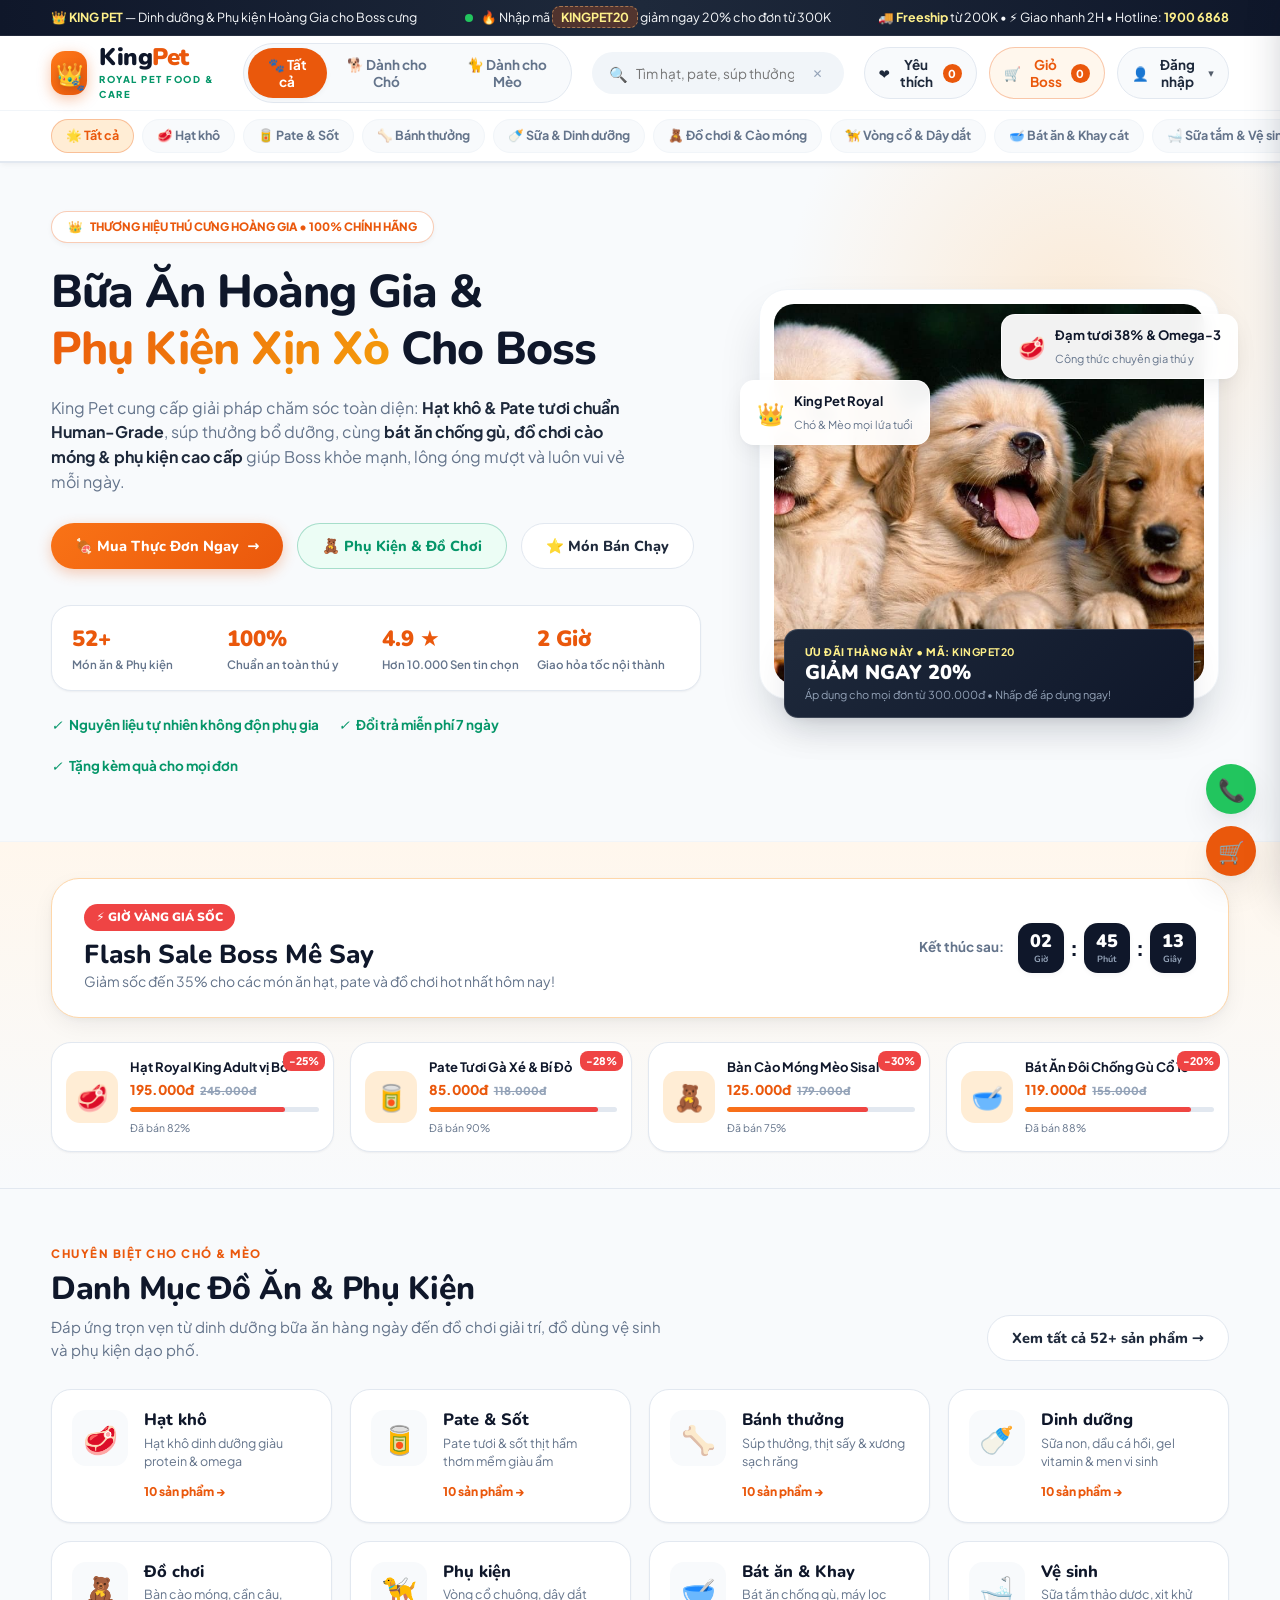
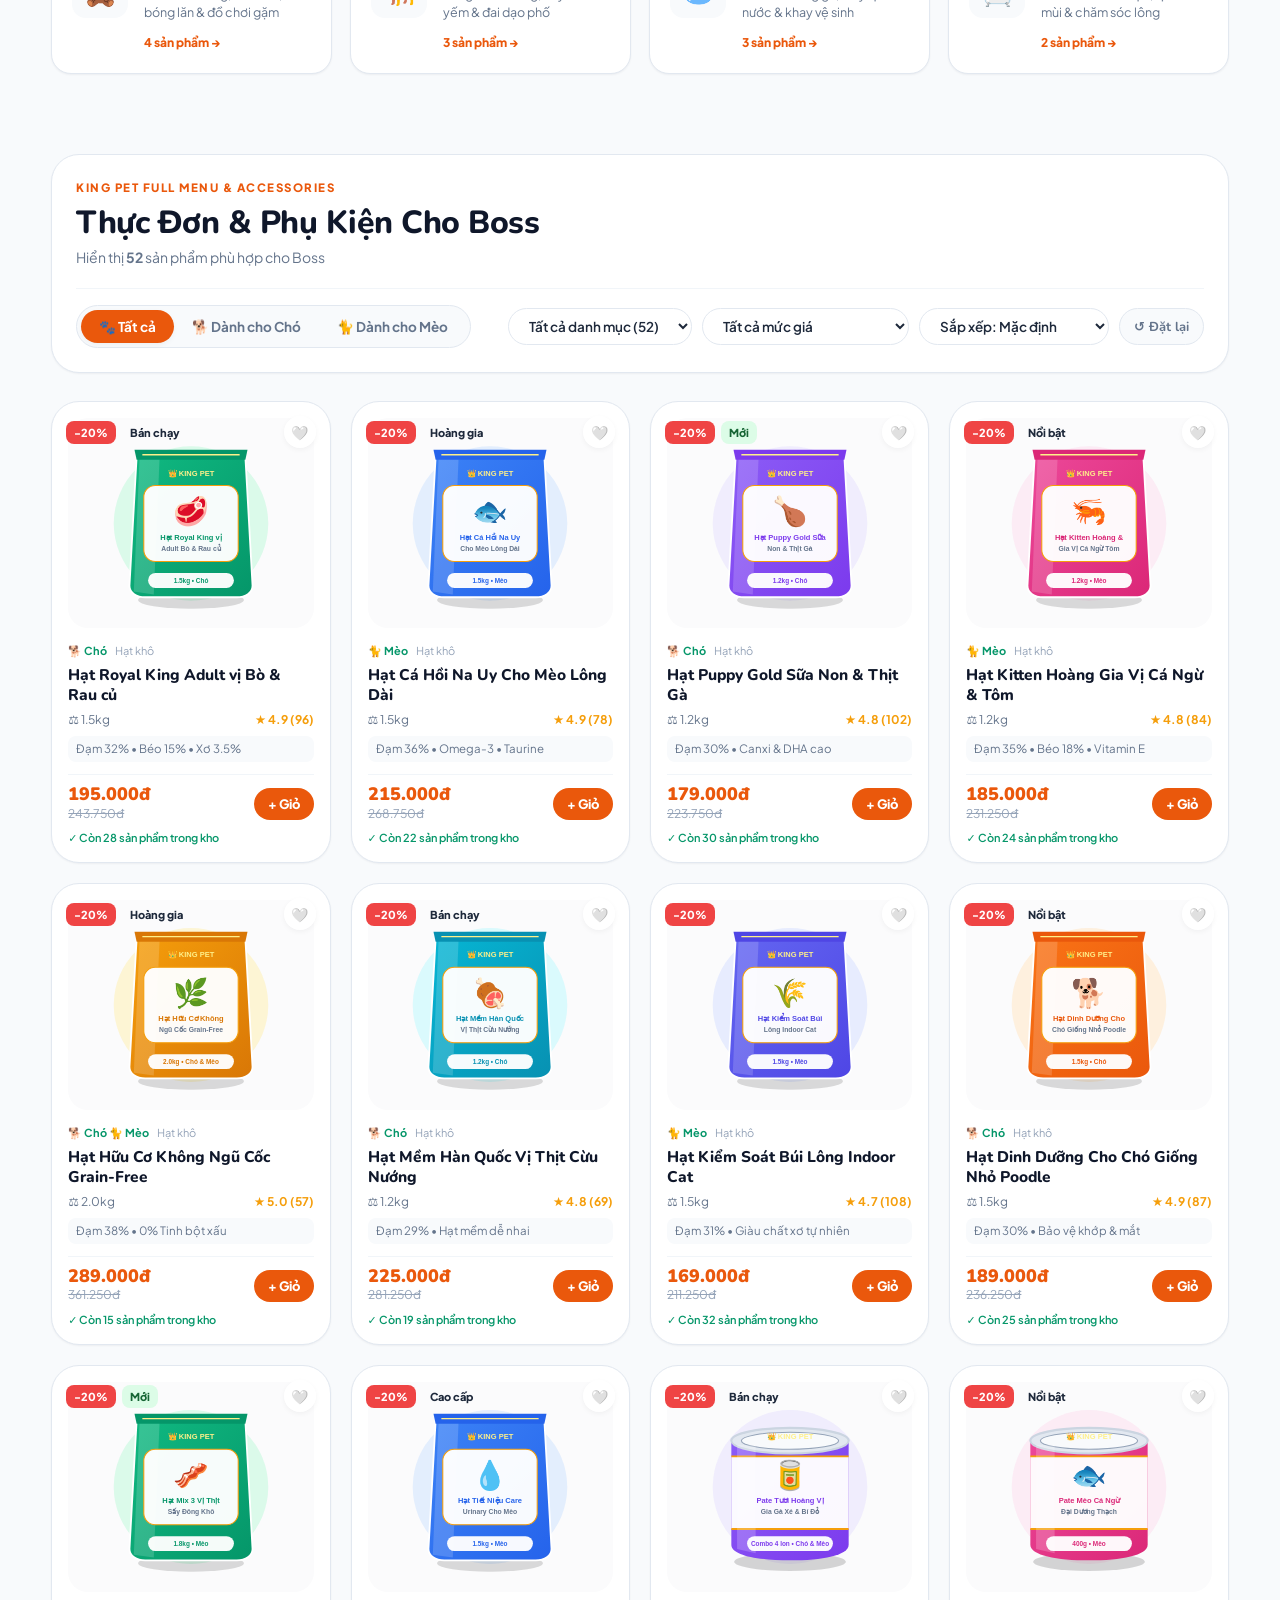
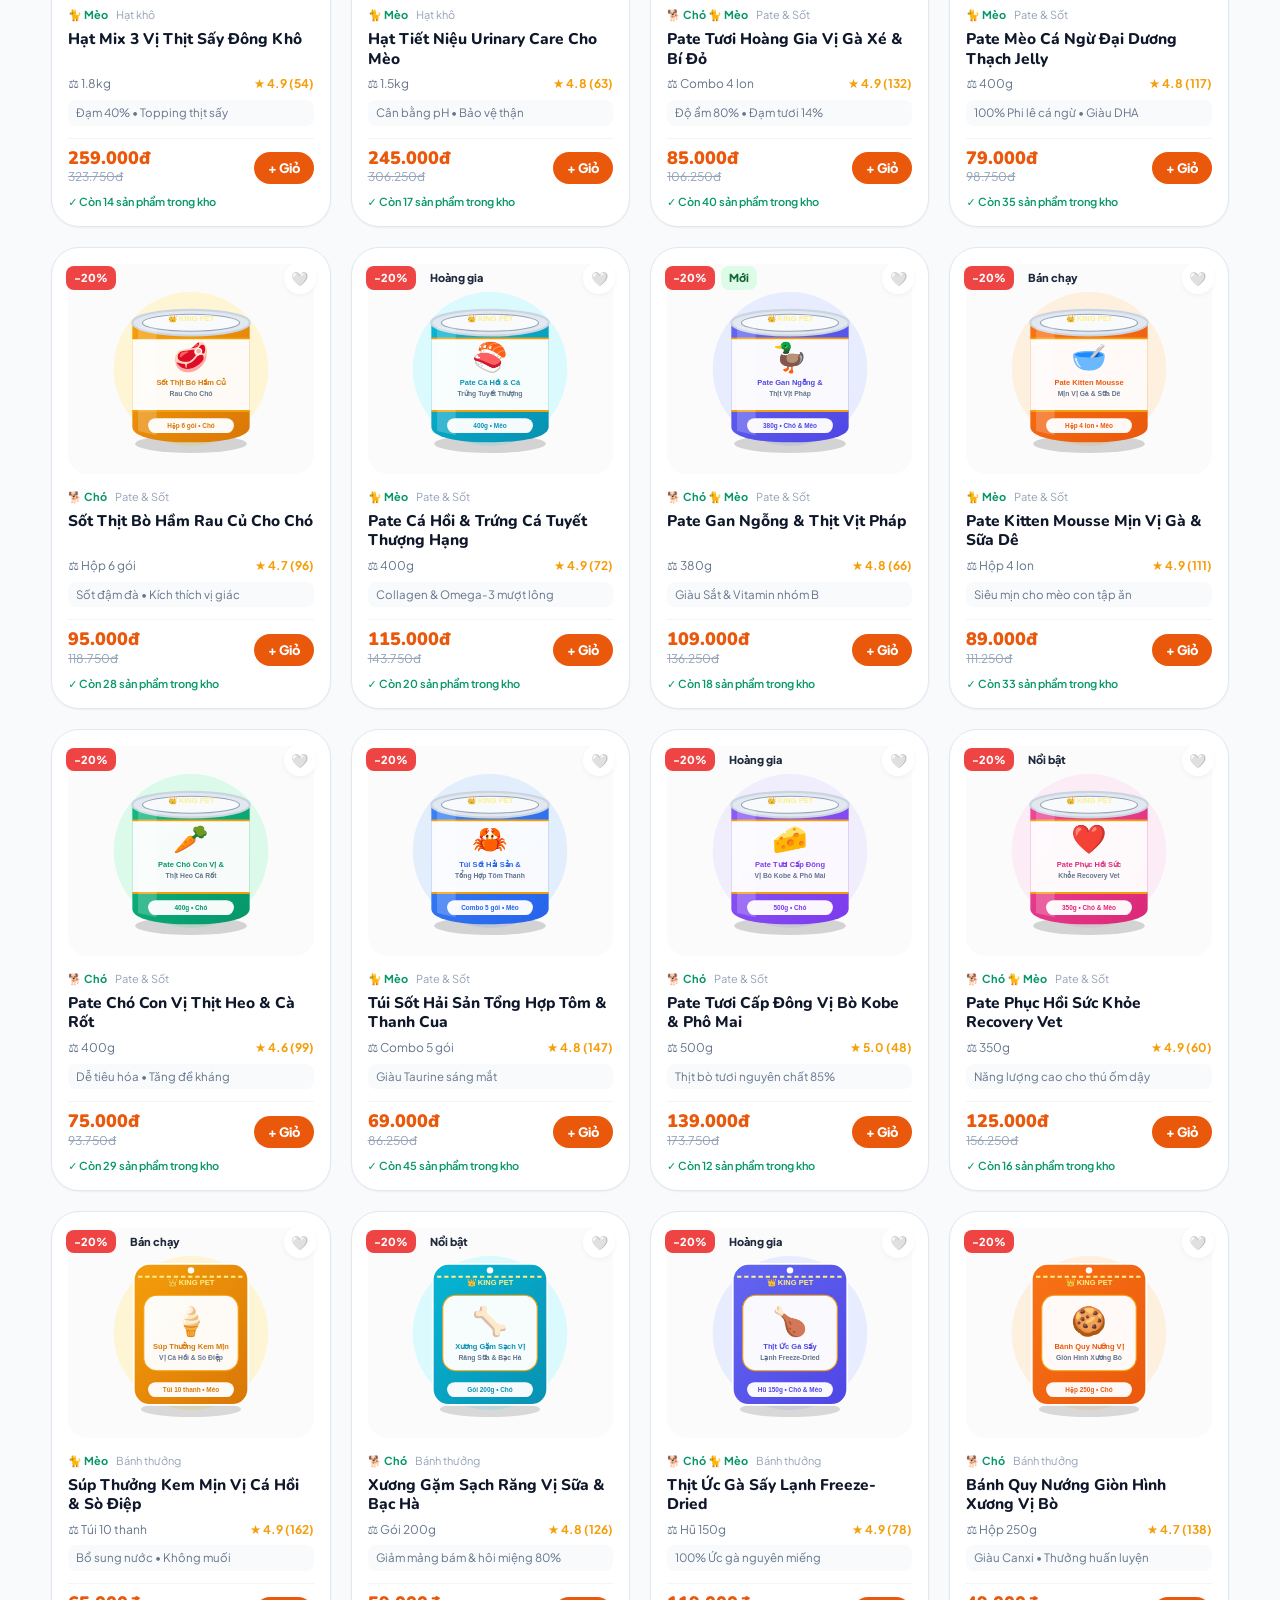
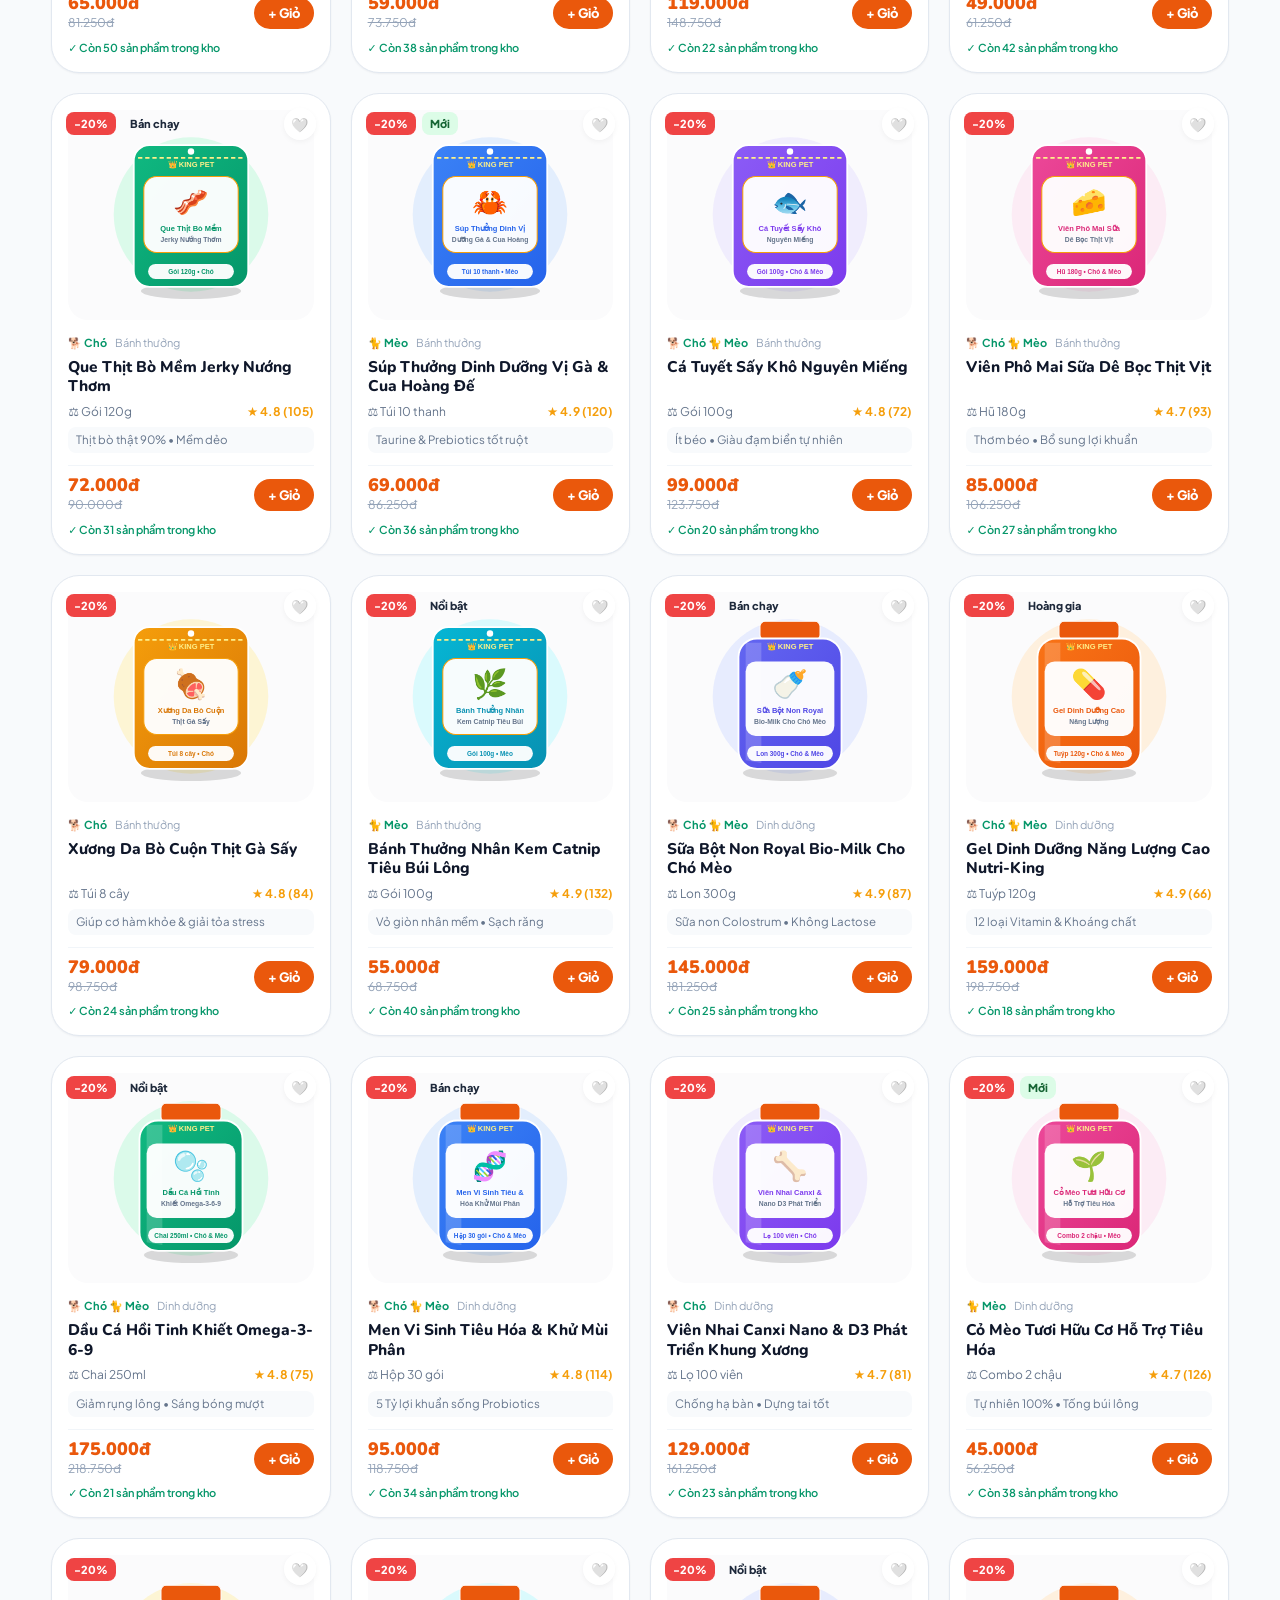
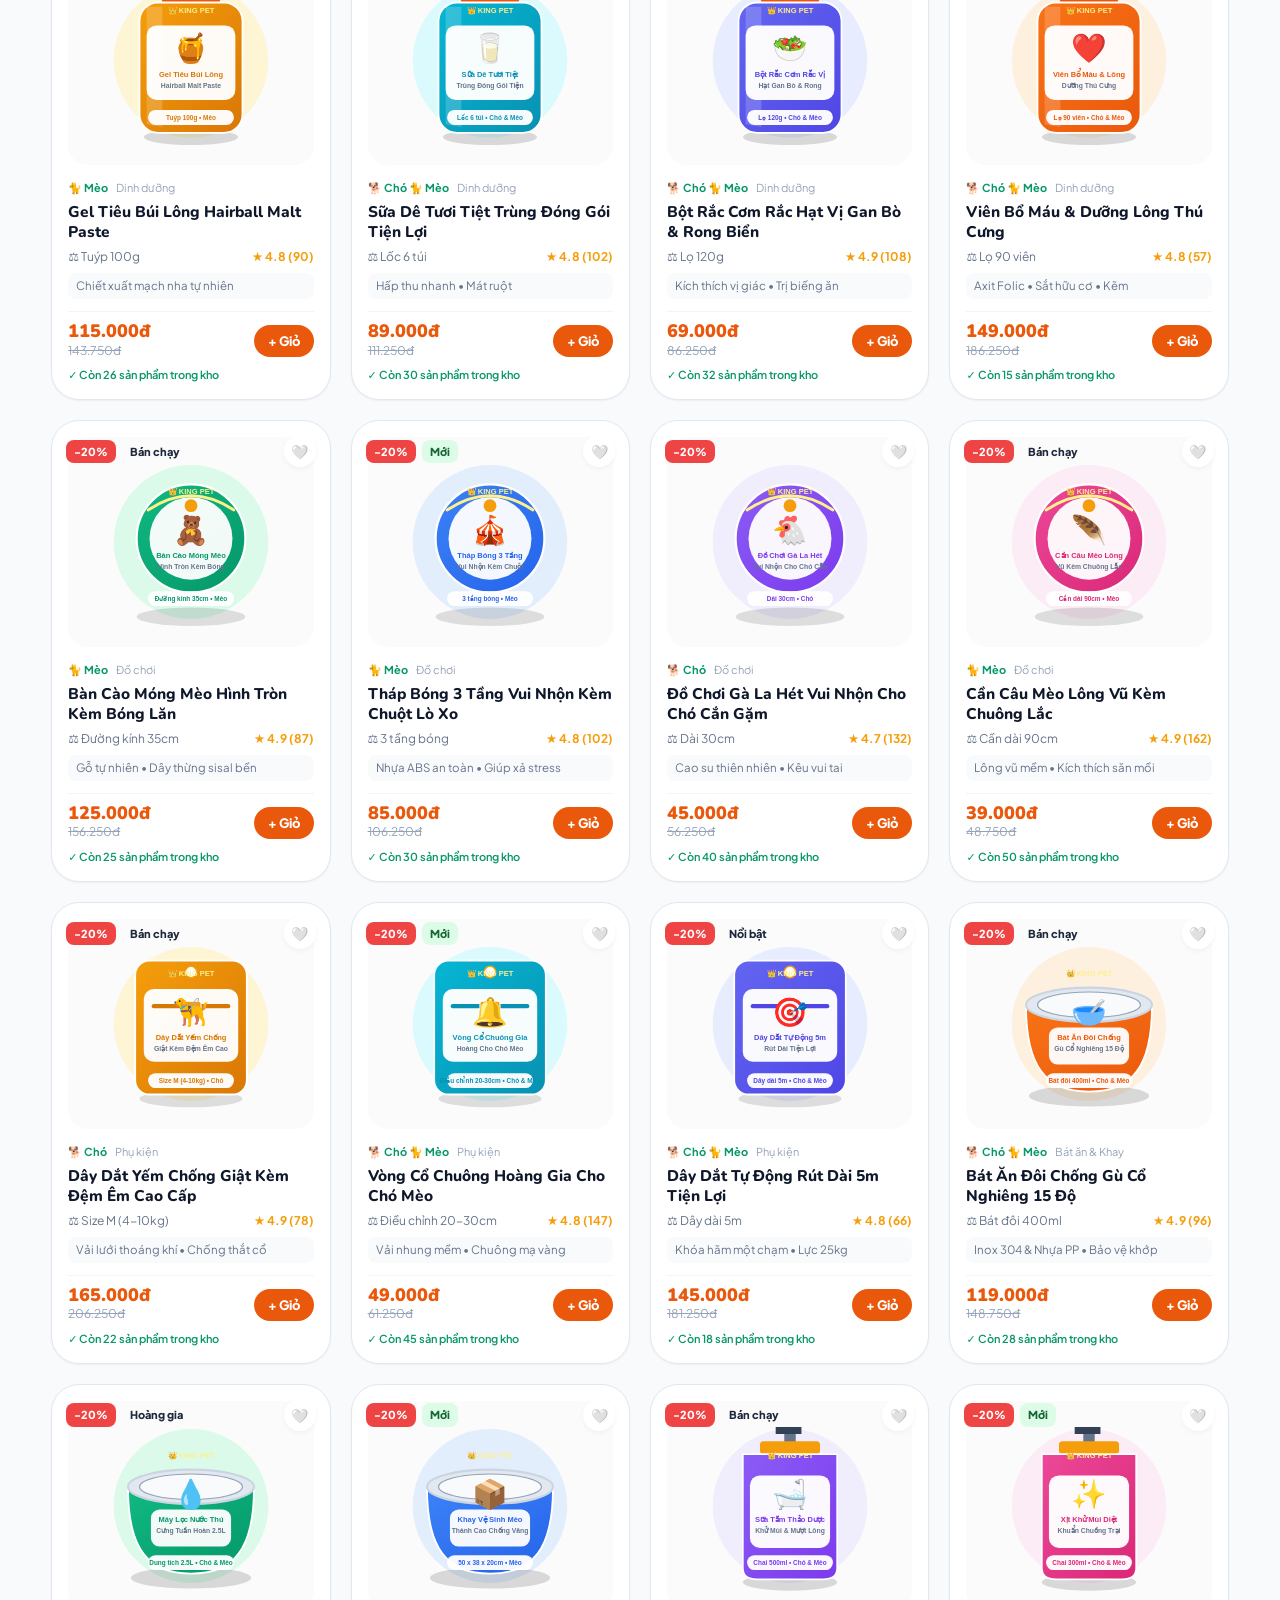
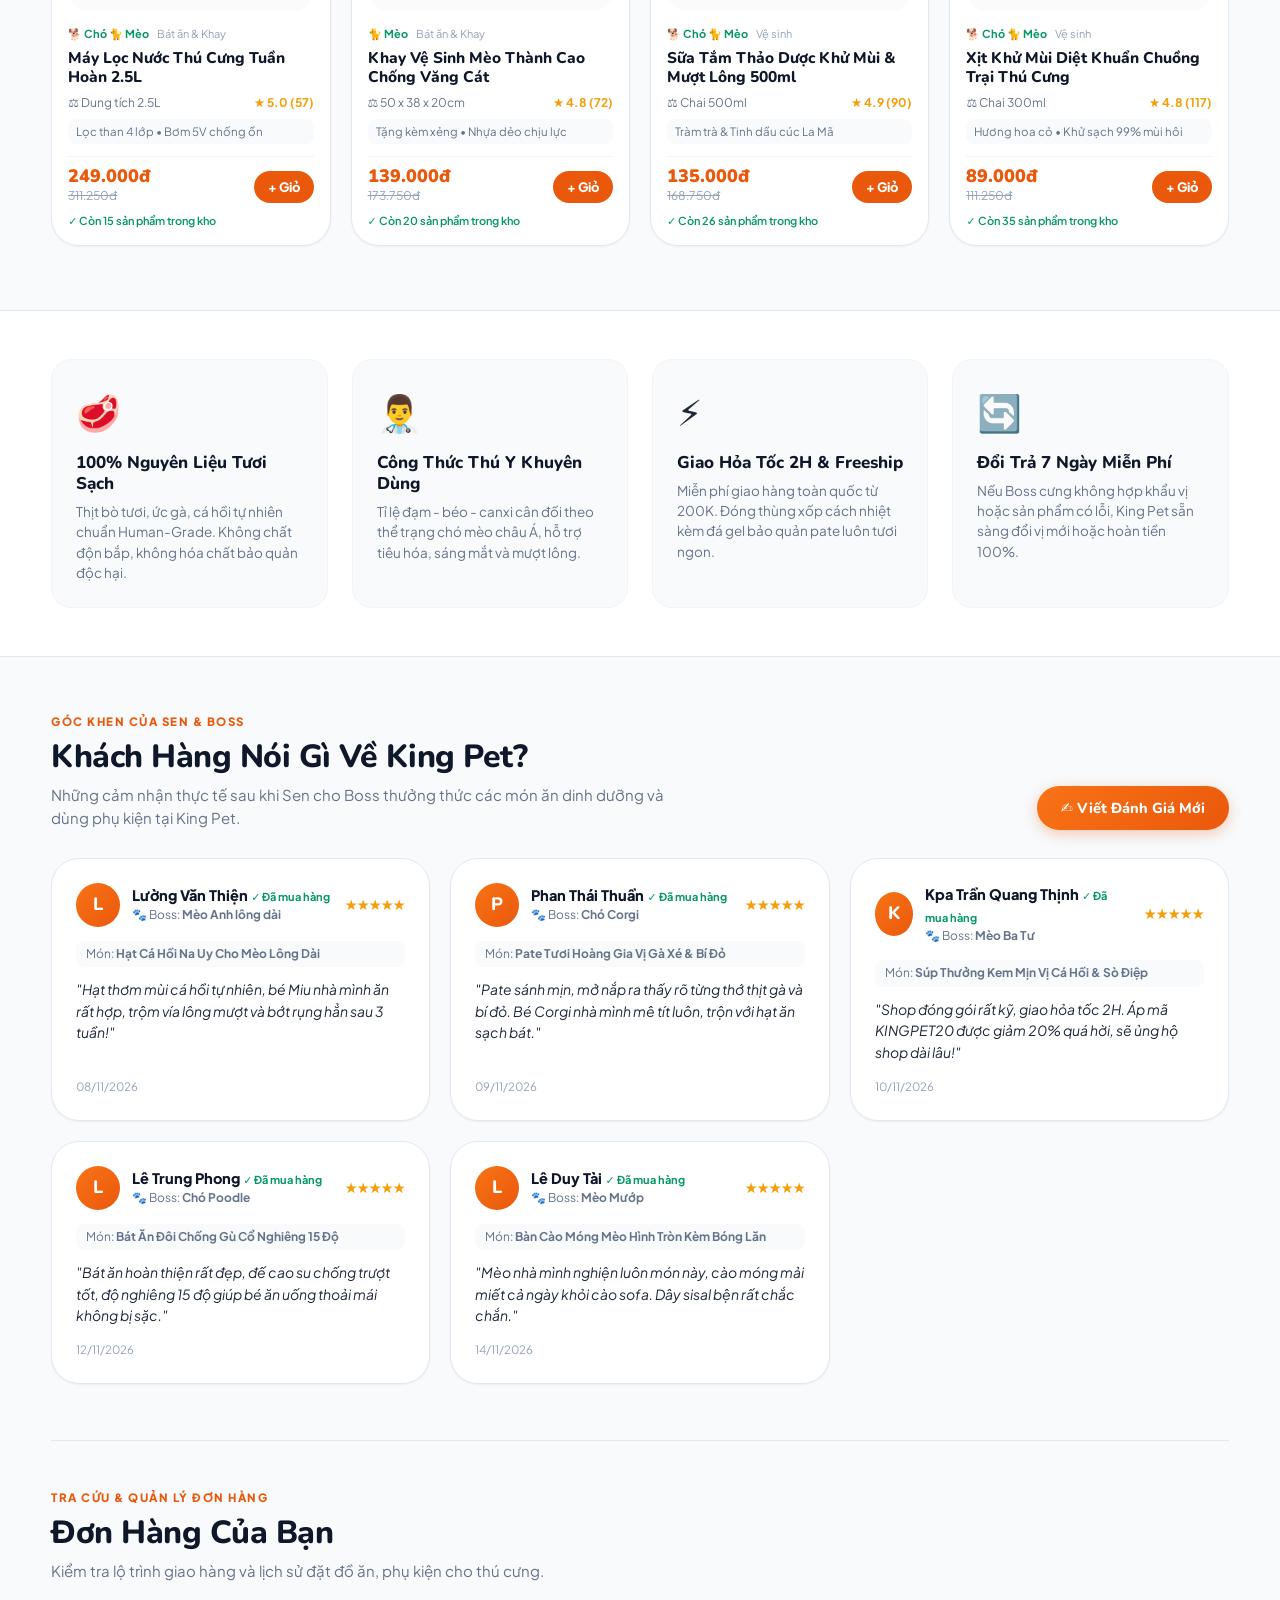
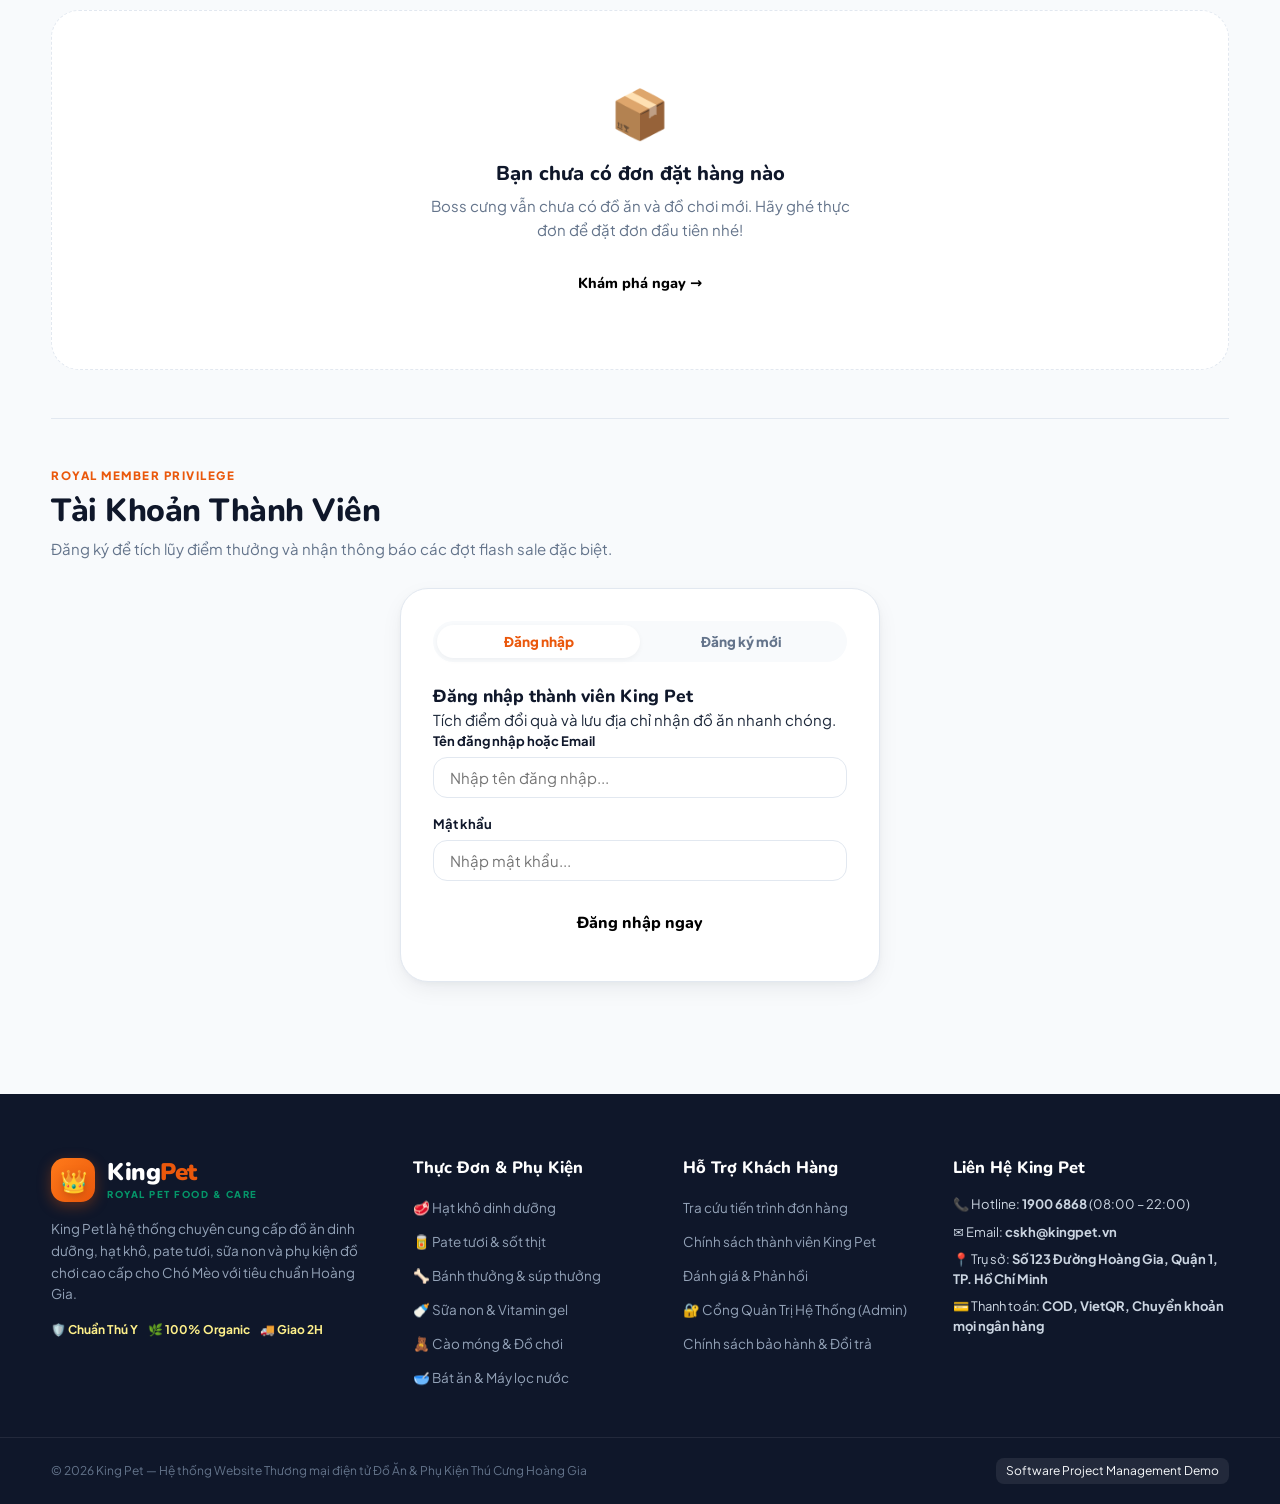
==== commit 6e77ea18: "feat: cap nhat giao dien khung thanh toan, menu tai khoan va bo loc danh cho cho meo" ====
--- a/index.html
+++ b/index.html
@@ -8,7 +8,61 @@
   <link rel="preconnect" href="https://fonts.googleapis.com">
   <link rel="preconnect" href="https://fonts.gstatic.com" crossorigin>
   <link href="https://fonts.googleapis.com/css2?family=Nunito:wght@400;600;700;800;900&family=Plus+Jakarta+Sans:wght@400;500;600;700&display=swap" rel="stylesheet">
-  <link rel="stylesheet" href="styles.css?v=2.5">
+  <link rel="stylesheet" href="styles.css?v=5.0">
+  <style>
+    /* CRITICAL MODAL & DROPDOWN OVERRIDE */
+    .modal-backdrop {
+      position: fixed !important;
+      inset: 0 !important;
+      background: rgba(15, 23, 42, 0.75) !important;
+      backdrop-filter: blur(8px) !important;
+      -webkit-backdrop-filter: blur(8px) !important;
+      z-index: 2500 !important;
+      display: flex !important;
+      align-items: center !important;
+      justify-content: center !important;
+      padding: 20px !important;
+    }
+    .modal-box, .modal {
+      background: #ffffff !important;
+      background-color: #ffffff !important;
+      border: 1.5px solid #e2e8f0 !important;
+      border-radius: 24px !important;
+      box-shadow: 0 25px 70px -15px rgba(15, 23, 42, 0.45) !important;
+      color: #0f172a !important;
+      z-index: 2600 !important;
+    }
+    .checkout-modal-content {
+      background: #ffffff !important;
+      border-radius: 24px !important;
+      padding: 32px !important;
+      width: min(980px, 95vw) !important;
+    }
+    .checkout-frame-card {
+      background: #ffffff !important;
+      border: 1.5px solid #e2e8f0 !important;
+      border-radius: 18px !important;
+      padding: 22px !important;
+      box-shadow: 0 4px 16px rgba(0,0,0,0.04) !important;
+    }
+    .checkout-summary-col {
+      background: #f8fafc !important;
+      border: 1.5px solid #e2e8f0 !important;
+      border-radius: 18px !important;
+      padding: 24px !important;
+      box-shadow: 0 4px 16px rgba(0,0,0,0.04) !important;
+    }
+    .pay-option {
+      background: #f8fafc !important;
+      border: 1.5px solid #cbd5e1 !important;
+      border-radius: 14px !important;
+      padding: 16px !important;
+    }
+    .pay-option:hover {
+      border-color: #ea580c !important;
+      background: #fff7ed !important;
+    }
+  </style>
 </head>
 <body>
 
@@ -49,8 +103,8 @@
     <!-- Interactive Pet Filter Switcher -->
     <div class="pet-quick-switch hide-mobile">
       <button class="switch-btn active pet-tab" data-pet="" onclick="setPetFilter('')">🐾 Tất cả</button>
-      <button class="switch-btn pet-tab" data-pet="Chó" onclick="setPetFilter('Chó')">🐕 Đồ Chó</button>
-      <button class="switch-btn pet-tab" data-pet="Mèo" onclick="setPetFilter('Mèo')">🐈 Đồ Mèo</button>
+      <button class="switch-btn pet-tab" data-pet="Chó" onclick="setPetFilter('Chó')">🐕 Dành cho Chó</button>
+      <button class="switch-btn pet-tab" data-pet="Mèo" onclick="setPetFilter('Mèo')">🐈 Dành cho Mèo</button>
     </div>
 
     <!-- Intelligent Search Bar -->
@@ -78,11 +132,15 @@
         <b id="cartCount" class="badge-bubble">0</b>
       </button>
 
-      <!-- Account / Login Action -->
-      <button class="action-btn account-nav-btn" onclick="location.hash='account'" title="Tài khoản thành viên">
-        <span class="btn-icon">👤</span>
-        <span id="userLabel" class="btn-text">Đăng nhập</span>
-      </button>
+      <!-- Account / Profile Dropdown Action -->
+      <div class="account-nav-wrap" id="accountNavWrap">
+        <button id="accountNavBtn" class="action-btn account-nav-btn" onclick="toggleAccountDropdown(event)" title="Tài khoản thành viên & Hồ sơ Sen Boss" aria-haspopup="true" aria-expanded="false">
+          <span class="btn-icon" id="userNavAvatar">👤</span>
+          <span id="userLabel" class="btn-text">Đăng nhập</span>
+          <span class="dropdown-caret">▾</span>
+        </button>
+        <div id="accountDropdownMenu" class="account-dropdown-menu" onclick="event.stopPropagation()"></div>
+      </div>
     </div>
   </div>
 
@@ -300,8 +358,8 @@
       <div class="catalog-controls">
         <div class="pet-tab-group">
           <button class="pet-tab active" data-pet="" onclick="setPetFilter('')">🐾 Tất cả</button>
-          <button class="pet-tab" data-pet="Chó" onclick="setPetFilter('Chó')">🐕 Đồ Chó</button>
-          <button class="pet-tab" data-pet="Mèo" onclick="setPetFilter('Mèo')">🐈 Đồ Mèo</button>
+          <button class="pet-tab" data-pet="Chó" onclick="setPetFilter('Chó')">🐕 Dành cho Chó</button>
+          <button class="pet-tab" data-pet="Mèo" onclick="setPetFilter('Mèo')">🐈 Dành cho Mèo</button>
         </div>
 
         <div class="select-filters-group">
@@ -520,6 +578,6 @@
   </button>
 </div>
 
-<script src="app.js?v=2.5"></script>
+<script src="app.js?v=5.0"></script>
 </body>
 </html>
--- a/styles.css
+++ b/styles.css
@@ -2744,3 +2744,436 @@
     grid-template-columns: 1fr;
   }
 }
+
+
+/* ==========================================================================
+   SOLID HIGH-CONTRAST MODAL & BACKDROP STYLES (ELIMINATE TRANSPARENCY)
+   ========================================================================== */
+.modal-backdrop {
+  position: fixed !important;
+  inset: 0 !important;
+  background: rgba(15, 23, 42, 0.75) !important;
+  backdrop-filter: blur(8px) !important;
+  -webkit-backdrop-filter: blur(8px) !important;
+  z-index: 2500 !important;
+  display: flex !important;
+  align-items: center !important;
+  justify-content: center !important;
+  padding: 20px !important;
+  opacity: 0;
+  visibility: hidden;
+  transition: all 0.25s ease !important;
+}
+
+.modal-backdrop.active {
+  opacity: 1 !important;
+  visibility: visible !important;
+}
+
+.modal, .modal-box {
+  background: #ffffff !important;
+  background-color: #ffffff !important;
+  border-radius: 24px !important;
+  box-shadow: 0 25px 65px -15px rgba(15, 23, 42, 0.45), 0 0 0 1px rgba(0, 0, 0, 0.08) !important;
+  width: min(880px, 95vw) !important;
+  max-height: 90vh !important;
+  overflow-y: auto !important;
+  position: relative !important;
+  animation: modalScale 0.28s cubic-bezier(0.16, 1, 0.3, 1) !important;
+  color: #0f172a !important;
+  z-index: 2600 !important;
+}
+
+.product-modal-content {
+  background: #ffffff !important;
+  padding: 32px !important;
+  width: min(880px, 95vw) !important;
+}
+
+.checkout-modal-content {
+  background: #ffffff !important;
+  padding: 32px !important;
+  width: min(960px, 95vw) !important;
+}
+
+.success-modal-content {
+  background: #ffffff !important;
+  padding: 40px 32px !important;
+  text-align: center !important;
+  width: min(580px, 95vw) !important;
+}
+
+.review-modal-content, 
+.edit-profile-modal-content, 
+.orders-modal-content,
+.auth-modal-content,
+.voucher-modal-content {
+  background: #ffffff !important;
+  padding: 32px !important;
+  width: min(620px, 95vw) !important;
+}
+
+.checkout-form-col {
+  background: #ffffff !important;
+  padding: 4px;
+}
+
+.checkout-summary-col {
+  background: #f8fafc !important;
+  border: 1.5px solid #e2e8f0 !important;
+  border-radius: 18px !important;
+  padding: 24px !important;
+}
+
+.checkout-step-title h3 {
+  color: #0f172a !important;
+  font-weight: 800 !important;
+}
+
+.pay-option {
+  background: #ffffff !important;
+  border: 1.5px solid #cbd5e1 !important;
+  border-radius: 14px !important;
+  transition: all 0.2s ease !important;
+}
+
+.pay-option:hover {
+  border-color: #ea580c !important;
+  background: #fff7ed !important;
+}
+
+.pay-option.selected {
+  border-color: #ea580c !important;
+  background: #fff7ed !important;
+  box-shadow: 0 0 0 1.5px #ea580c !important;
+}
+
+.cart-drawer {
+  background: #ffffff !important;
+  background-color: #ffffff !important;
+  box-shadow: -10px 0 40px rgba(15, 23, 42, 0.3) !important;
+}
+
+.drawer-overlay {
+  background: rgba(15, 23, 42, 0.7) !important;
+  backdrop-filter: blur(6px) !important;
+  -webkit-backdrop-filter: blur(6px) !important;
+}
+
+/* ==========================================================================
+   ACCOUNT DROPDOWN MENU
+   ========================================================================== */
+.account-nav-wrap {
+  position: relative;
+  display: inline-block;
+}
+
+.dropdown-caret {
+  font-size: 11px;
+  margin-left: 3px;
+  transition: transform 0.2s ease;
+  display: inline-block;
+  opacity: 0.75;
+}
+
+.account-nav-wrap.active .dropdown-caret {
+  transform: rotate(180deg);
+}
+
+.account-dropdown-menu {
+  position: absolute;
+  top: calc(100% + 10px);
+  right: 0;
+  width: 320px;
+  background: #ffffff !important;
+  border-radius: 20px;
+  box-shadow: 0 20px 45px rgba(15, 23, 42, 0.22), 0 0 0 1px rgba(0, 0, 0, 0.08);
+  padding: 16px;
+  opacity: 0;
+  visibility: hidden;
+  transform: translateY(-8px);
+  transition: all 0.22s cubic-bezier(0.16, 1, 0.3, 1);
+  z-index: 1600;
+  text-align: left;
+}
+
+.account-dropdown-menu.active {
+  opacity: 1;
+  visibility: visible;
+  transform: translateY(0);
+}
+
+.dropdown-user-header {
+  display: flex;
+  align-items: center;
+  gap: 12px;
+  padding-bottom: 12px;
+  border-bottom: 1px solid #f1f5f9;
+  margin-bottom: 10px;
+}
+
+.dropdown-avatar {
+  width: 44px;
+  height: 44px;
+  background: #fff7ed;
+  border: 1.5px solid #ffedd5;
+  border-radius: 50%;
+  display: flex;
+  align-items: center;
+  justify-content: center;
+  font-size: 20px;
+  flex-shrink: 0;
+}
+
+.dropdown-user-info {
+  flex: 1;
+  min-width: 0;
+}
+
+.dropdown-user-name {
+  font-size: 15px;
+  font-weight: 800;
+  color: #0f172a;
+  margin: 0;
+  white-space: nowrap;
+  overflow: hidden;
+  text-overflow: ellipsis;
+}
+
+.dropdown-user-sub {
+  font-size: 12px;
+  color: #64748b;
+  margin: 2px 0 0;
+}
+
+.dropdown-pet-tag {
+  display: inline-block;
+  font-size: 11px;
+  background: #fff7ed;
+  color: #c2410c;
+  padding: 2px 8px;
+  border-radius: 6px;
+  margin-top: 4px;
+  font-weight: 600;
+  border: 1px solid #ffedd5;
+}
+
+.dropdown-guest-header {
+  text-align: center;
+  padding: 8px 8px 14px;
+  border-bottom: 1px solid #f1f5f9;
+  margin-bottom: 10px;
+}
+
+.guest-crown {
+  font-size: 32px;
+  margin-bottom: 4px;
+}
+
+.dropdown-guest-header h4 {
+  font-size: 14.5px;
+  font-weight: 800;
+  color: #0f172a;
+  margin: 0 0 4px;
+}
+
+.dropdown-guest-header p {
+  font-size: 12px;
+  color: #64748b;
+  margin: 0;
+  line-height: 1.4;
+}
+
+.dropdown-menu-list {
+  display: flex;
+  flex-direction: column;
+  gap: 4px;
+}
+
+.dropdown-item {
+  display: flex;
+  align-items: center;
+  gap: 12px;
+  width: 100%;
+  padding: 10px 12px;
+  border-radius: 12px;
+  background: transparent;
+  border: none;
+  cursor: pointer;
+  text-align: left;
+  font-family: inherit;
+  color: #334155;
+  transition: all 0.15s ease;
+  text-decoration: none;
+}
+
+.dropdown-item:hover {
+  background: #fff7ed;
+  color: #ea580c;
+}
+
+.dropdown-item-icon {
+  font-size: 18px;
+  width: 24px;
+  text-align: center;
+  flex-shrink: 0;
+}
+
+.dropdown-item-text b {
+  display: block;
+  font-size: 13.5px;
+  font-weight: 700;
+  line-height: 1.25;
+  color: inherit;
+}
+
+.dropdown-item-text small {
+  display: block;
+  font-size: 11.5px;
+  color: #64748b;
+  margin-top: 2px;
+}
+
+.dropdown-item:hover .dropdown-item-text small {
+  color: #9a3412;
+}
+
+.dropdown-item.text-danger:hover {
+  background: #fef2f2;
+  color: #ef4444;
+}
+
+.dropdown-item.text-danger:hover small {
+  color: #f87171;
+}
+
+.dropdown-item.dropdown-btn-primary {
+  background: #fff7ed;
+  border: 1px solid #ffedd5;
+  color: #ea580c;
+}
+
+.dropdown-item.dropdown-btn-primary:hover {
+  background: #ea580c;
+  color: #ffffff;
+  border-color: #ea580c;
+}
+
+.dropdown-item.dropdown-btn-primary:hover .dropdown-item-text small {
+  color: rgba(255, 255, 255, 0.85);
+}
+
+.dropdown-divider {
+  height: 1px;
+  background: #f1f5f9;
+  margin: 6px 0;
+}
+
+/* Orders Modal styling */
+.orders-list-wrap {
+  display: flex;
+  flex-direction: column;
+  gap: 14px;
+  margin-top: 16px;
+  max-height: 60vh;
+  overflow-y: auto;
+  padding-right: 4px;
+}
+
+.order-history-card {
+  border: 1.5px solid #e2e8f0;
+  border-radius: 14px;
+  padding: 16px;
+  background: #f8fafc;
+  transition: all 0.2s ease;
+}
+
+.order-history-card:hover {
+  border-color: #ea580c;
+  box-shadow: 0 4px 12px rgba(234, 88, 12, 0.1);
+}
+
+.order-history-head {
+  display: flex;
+  justify-content: space-between;
+  align-items: center;
+  margin-bottom: 10px;
+  font-size: 13px;
+}
+
+.order-badge-status {
+  padding: 4px 10px;
+  border-radius: 20px;
+  font-size: 11.5px;
+  font-weight: 700;
+  background: #ecfdf5;
+  color: #059669;
+}
+
+.order-badge-status.pending {
+  background: #fffbeb;
+  color: #d97706;
+}
+
+.order-history-body {
+  font-size: 13px;
+  color: #475569;
+  border-top: 1px dashed #e2e8f0;
+  padding-top: 10px;
+  display: flex;
+  justify-content: space-between;
+  align-items: center;
+}
+
+.order-history-total {
+  font-size: 15px;
+  font-weight: 800;
+  color: #ea580c;
+}
+
+/* Voucher Cards in Modal */
+.voucher-list-wrap {
+  display: flex;
+  flex-direction: column;
+  gap: 12px;
+  margin-top: 16px;
+}
+
+.voucher-card-item {
+  display: flex;
+  justify-content: space-between;
+  align-items: center;
+  padding: 14px 16px;
+  border: 1.5px dashed #ea580c;
+  border-radius: 14px;
+  background: #fff7ed;
+}
+
+.voucher-card-info h4 {
+  margin: 0;
+  color: #ea580c;
+  font-size: 16px;
+  font-weight: 800;
+}
+
+.voucher-card-info p {
+  margin: 2px 0 0;
+  font-size: 12.5px;
+  color: #475569;
+}
+
+.btn-apply-voucher-mini {
+  padding: 8px 16px;
+  background: #ea580c;
+  color: #ffffff;
+  border: none;
+  border-radius: 8px;
+  font-weight: 700;
+  font-size: 13px;
+  cursor: pointer;
+  transition: all 0.2s ease;
+}
+
+.btn-apply-voucher-mini:hover {
+  background: #c2410c;
+}
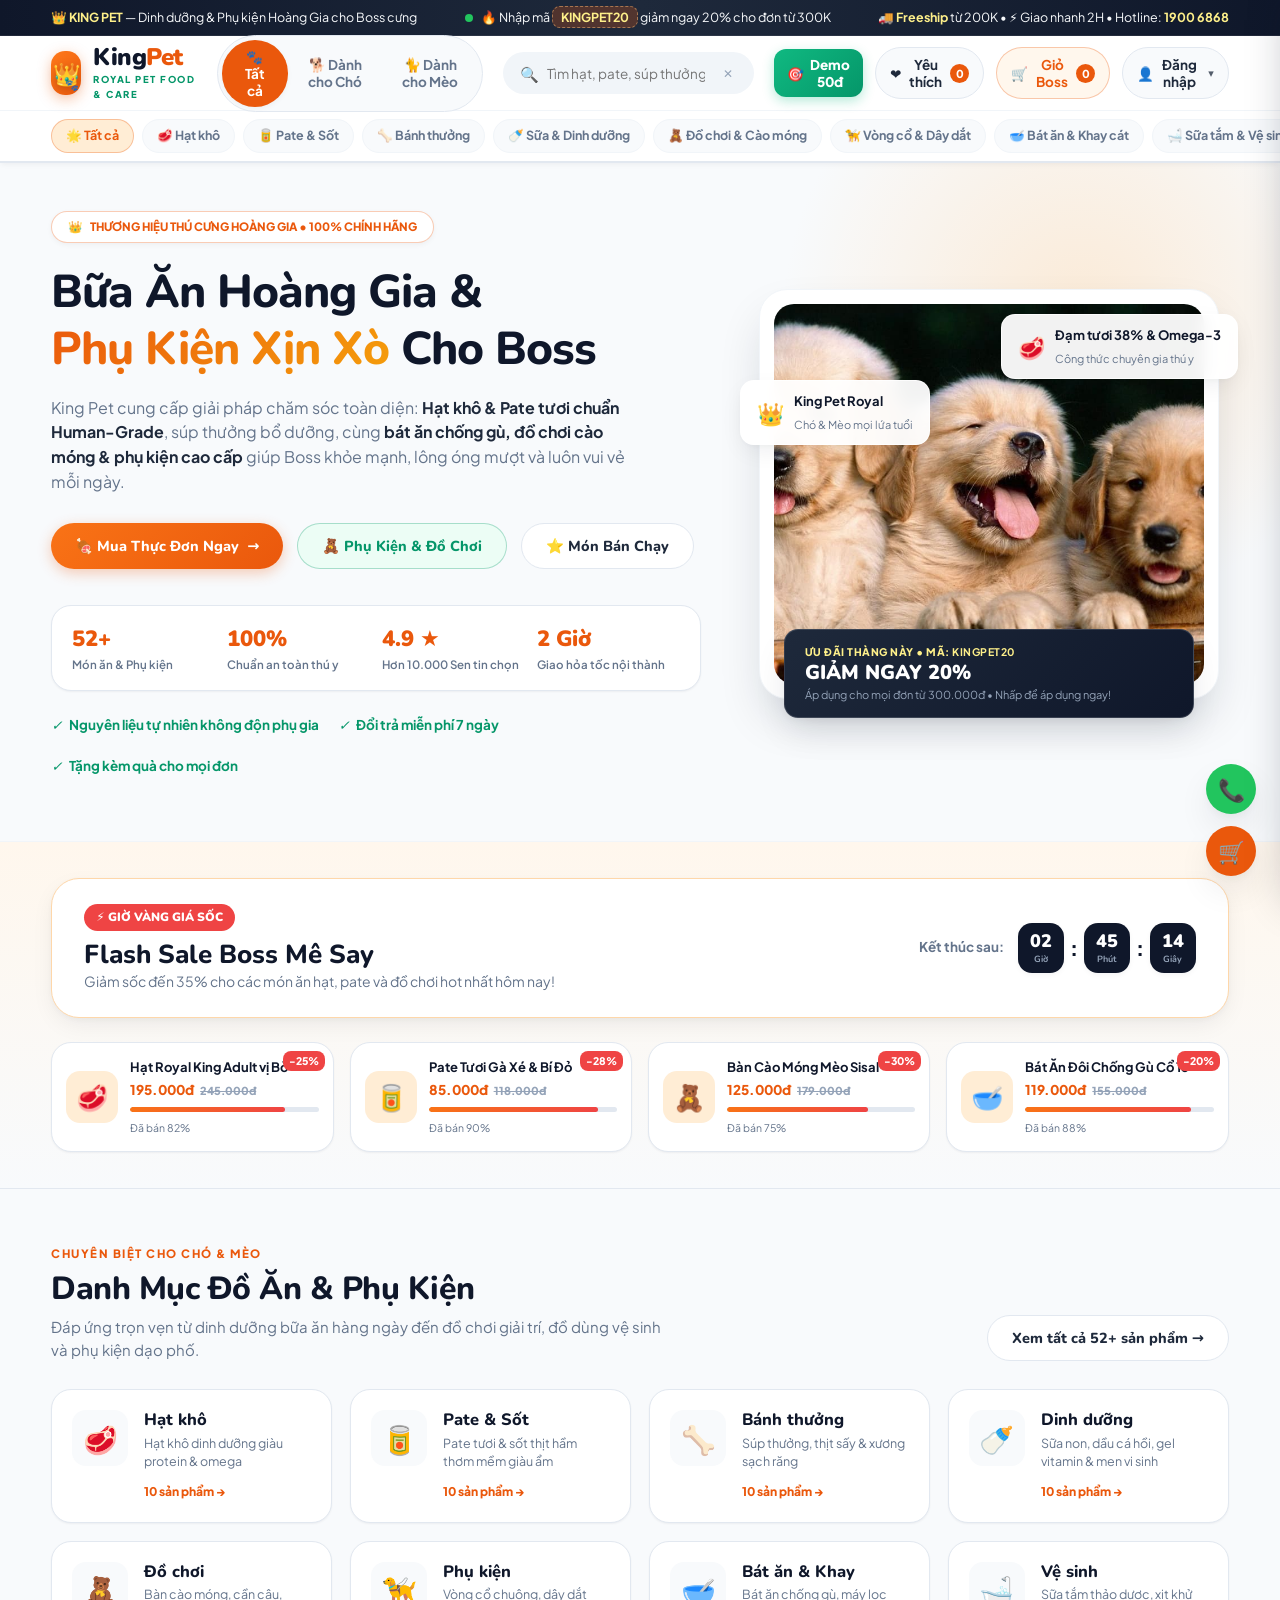
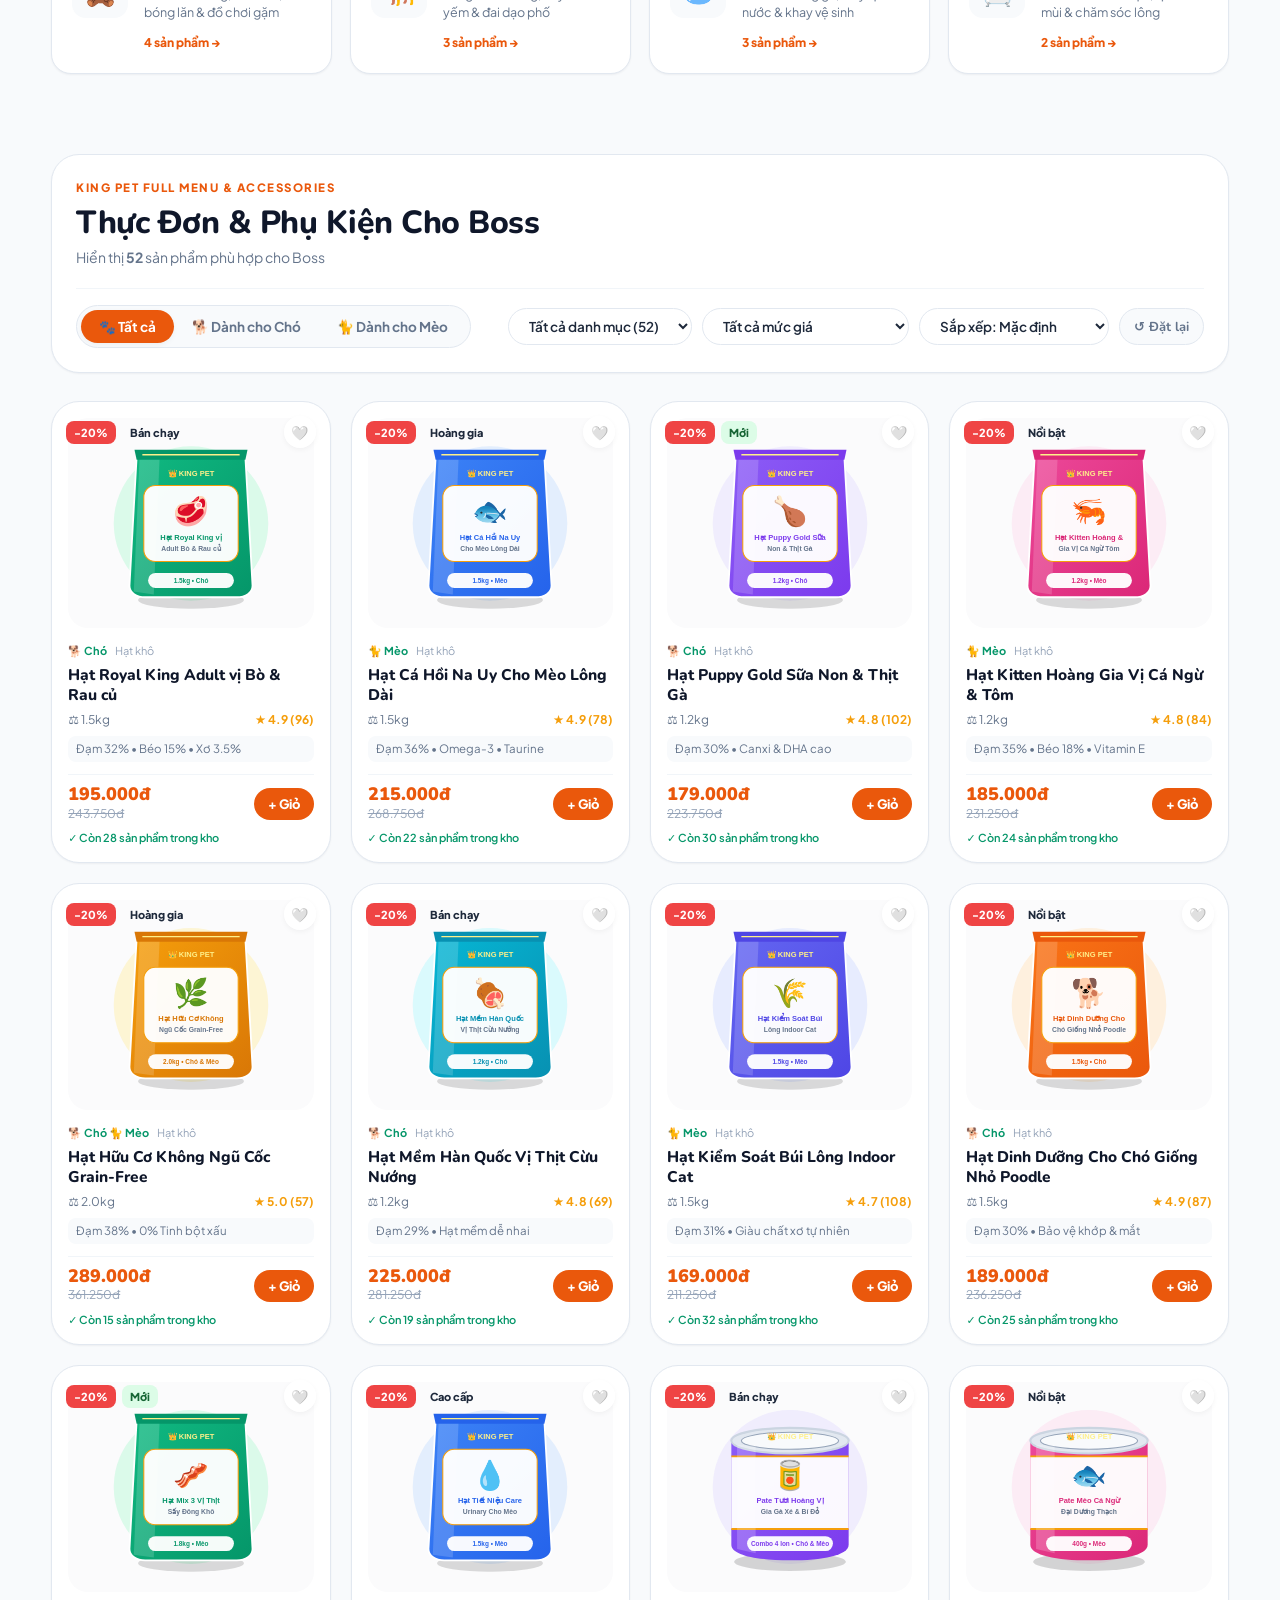
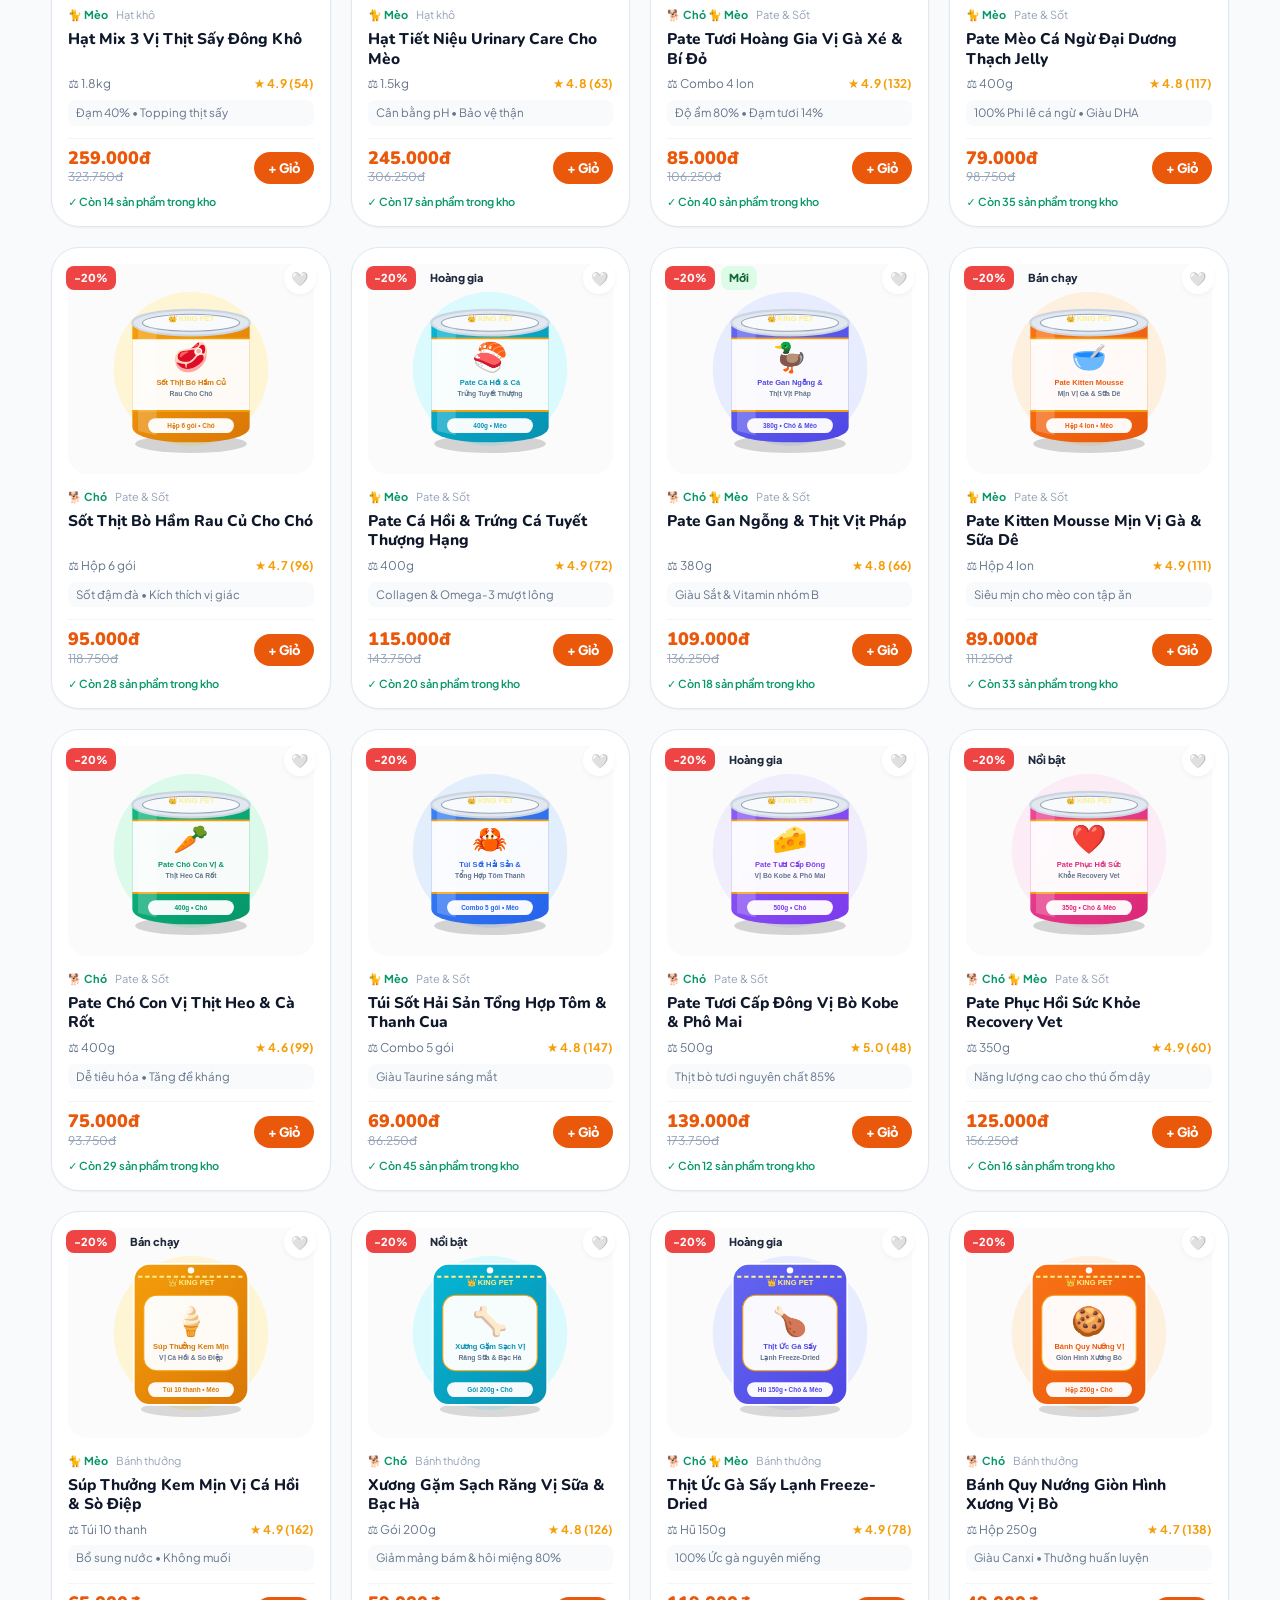
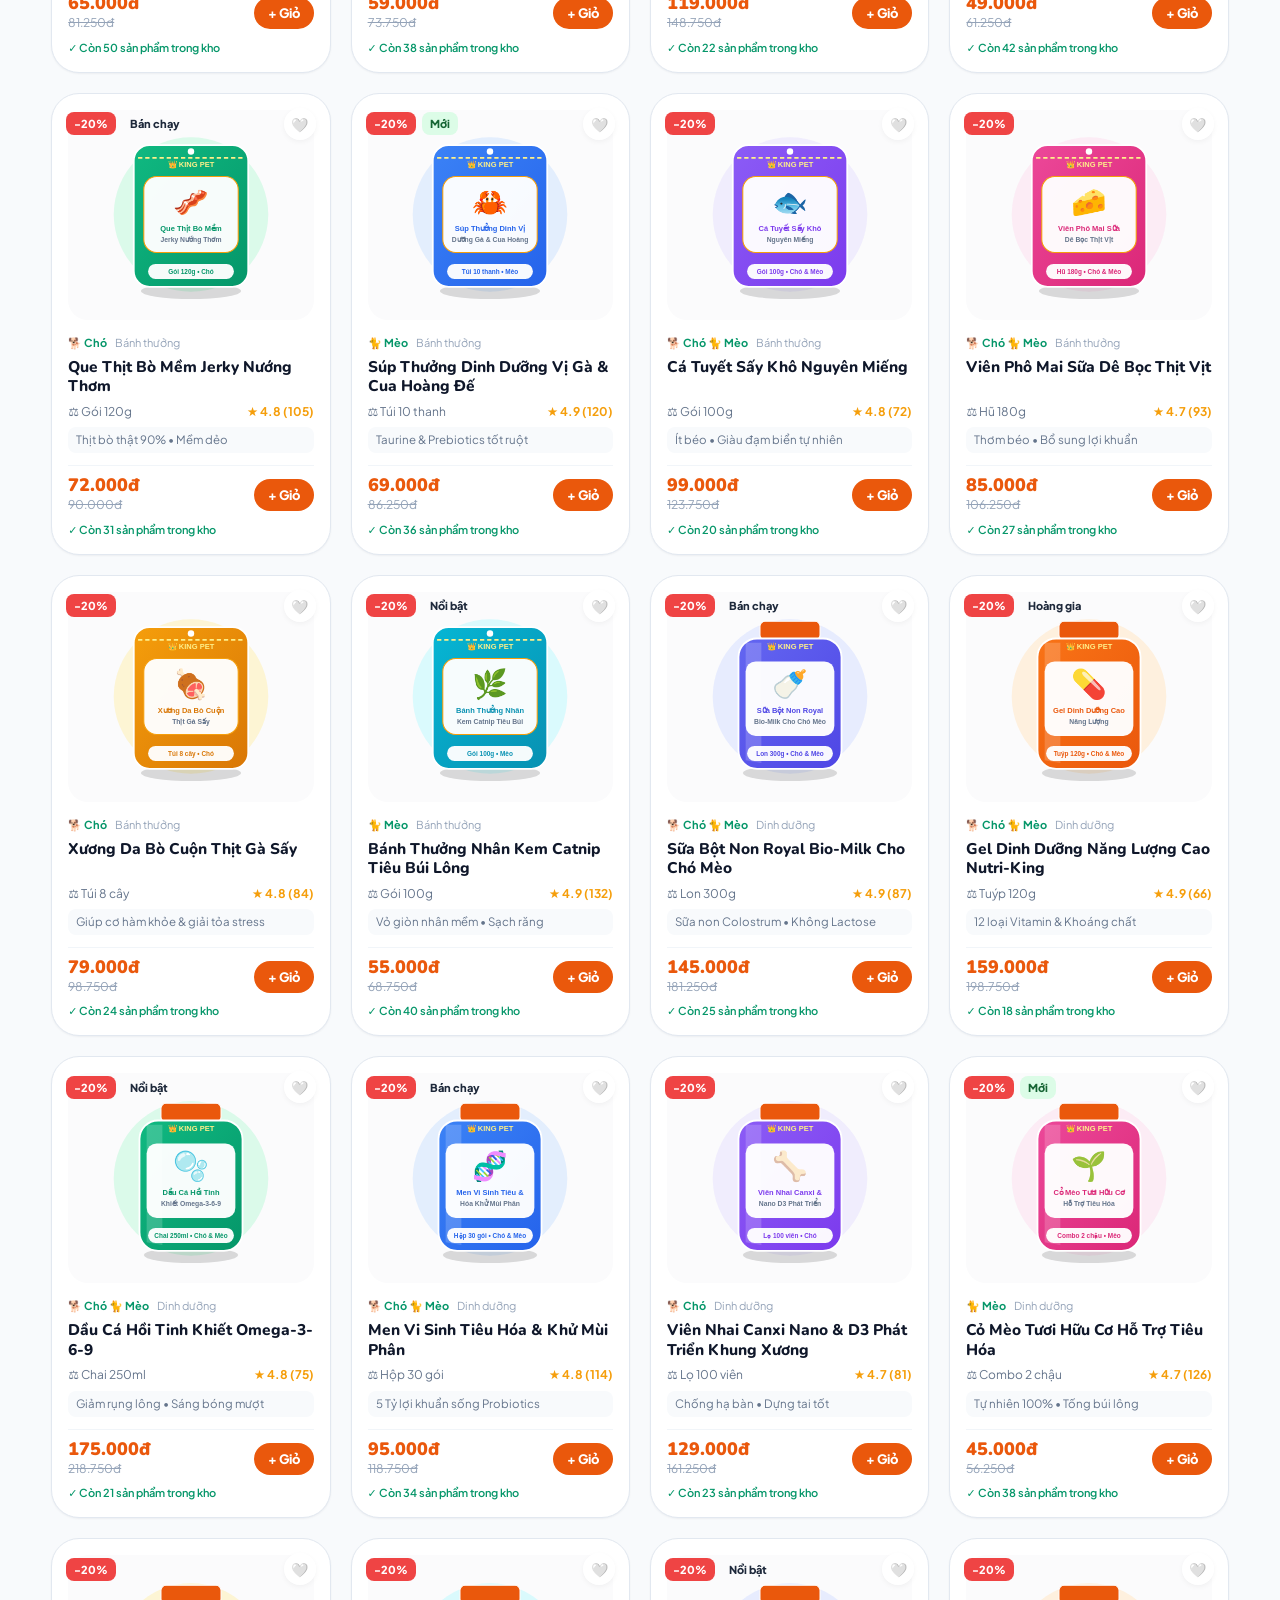
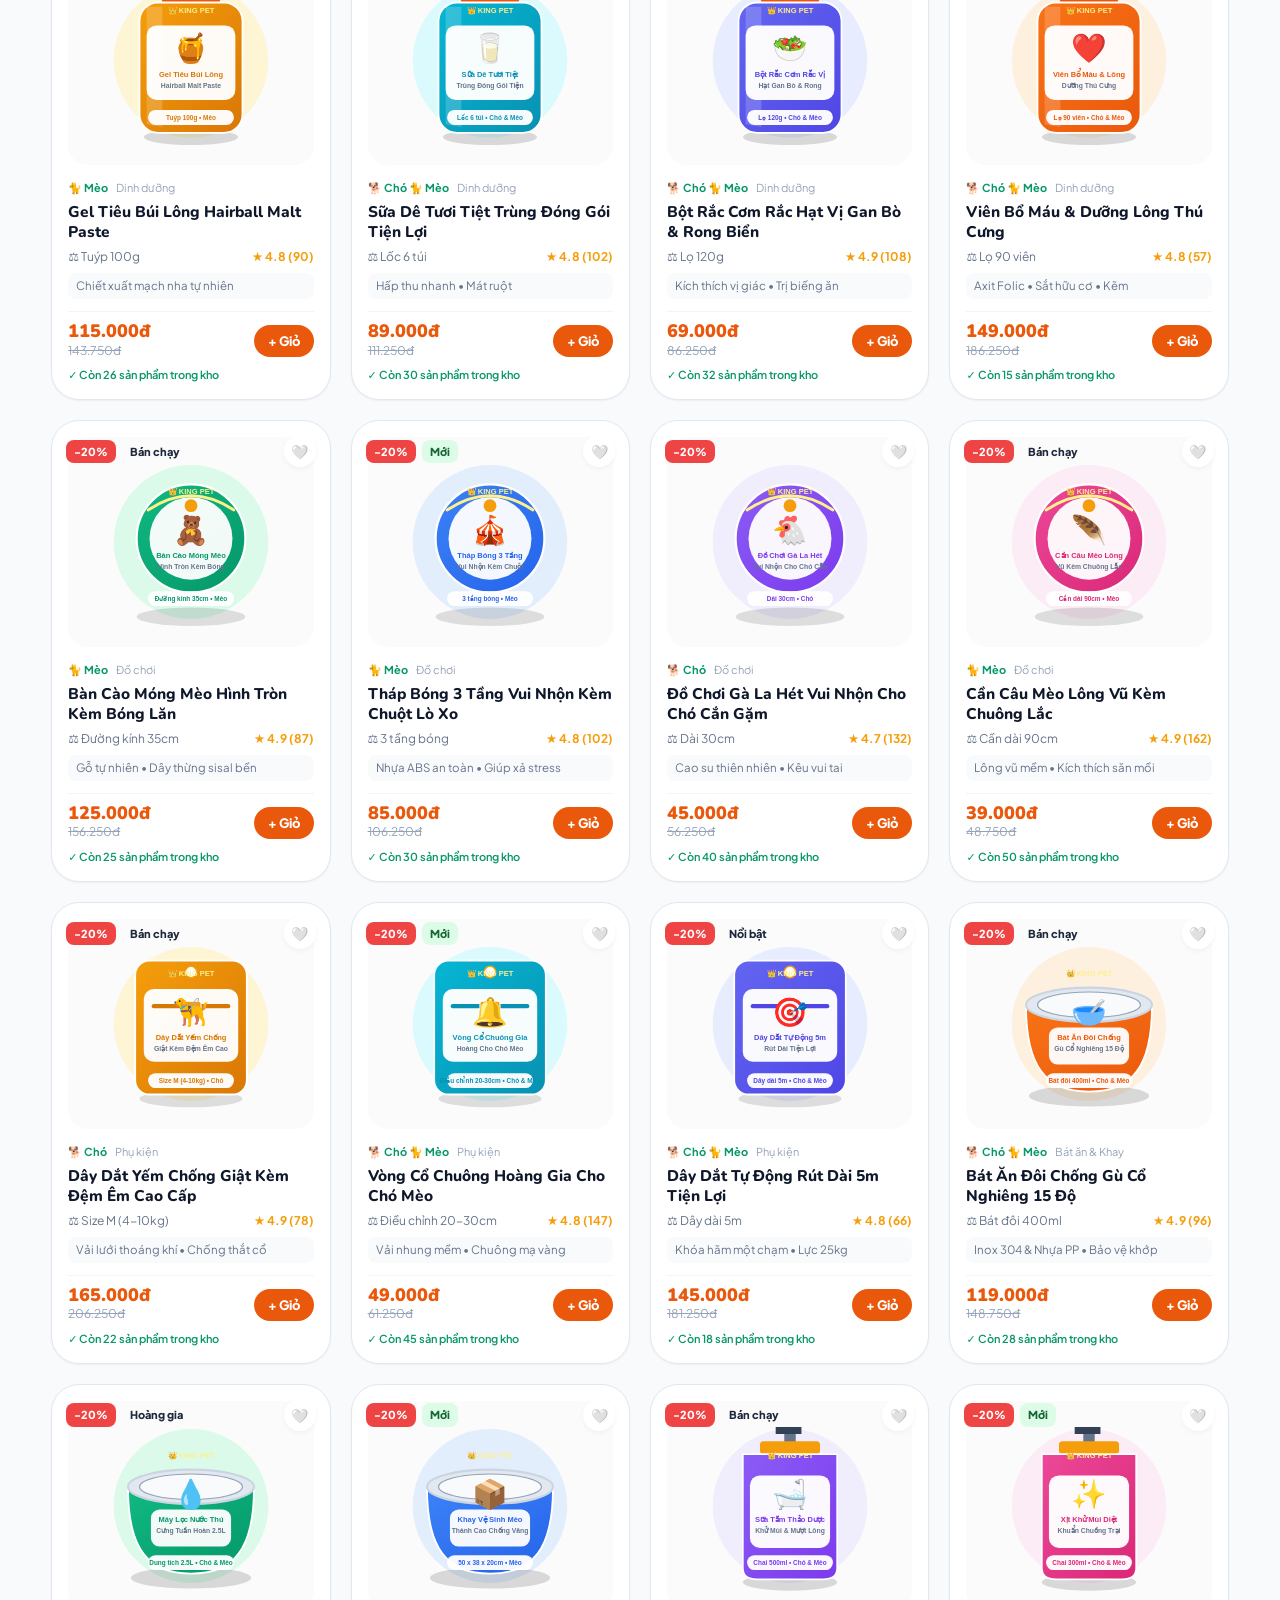
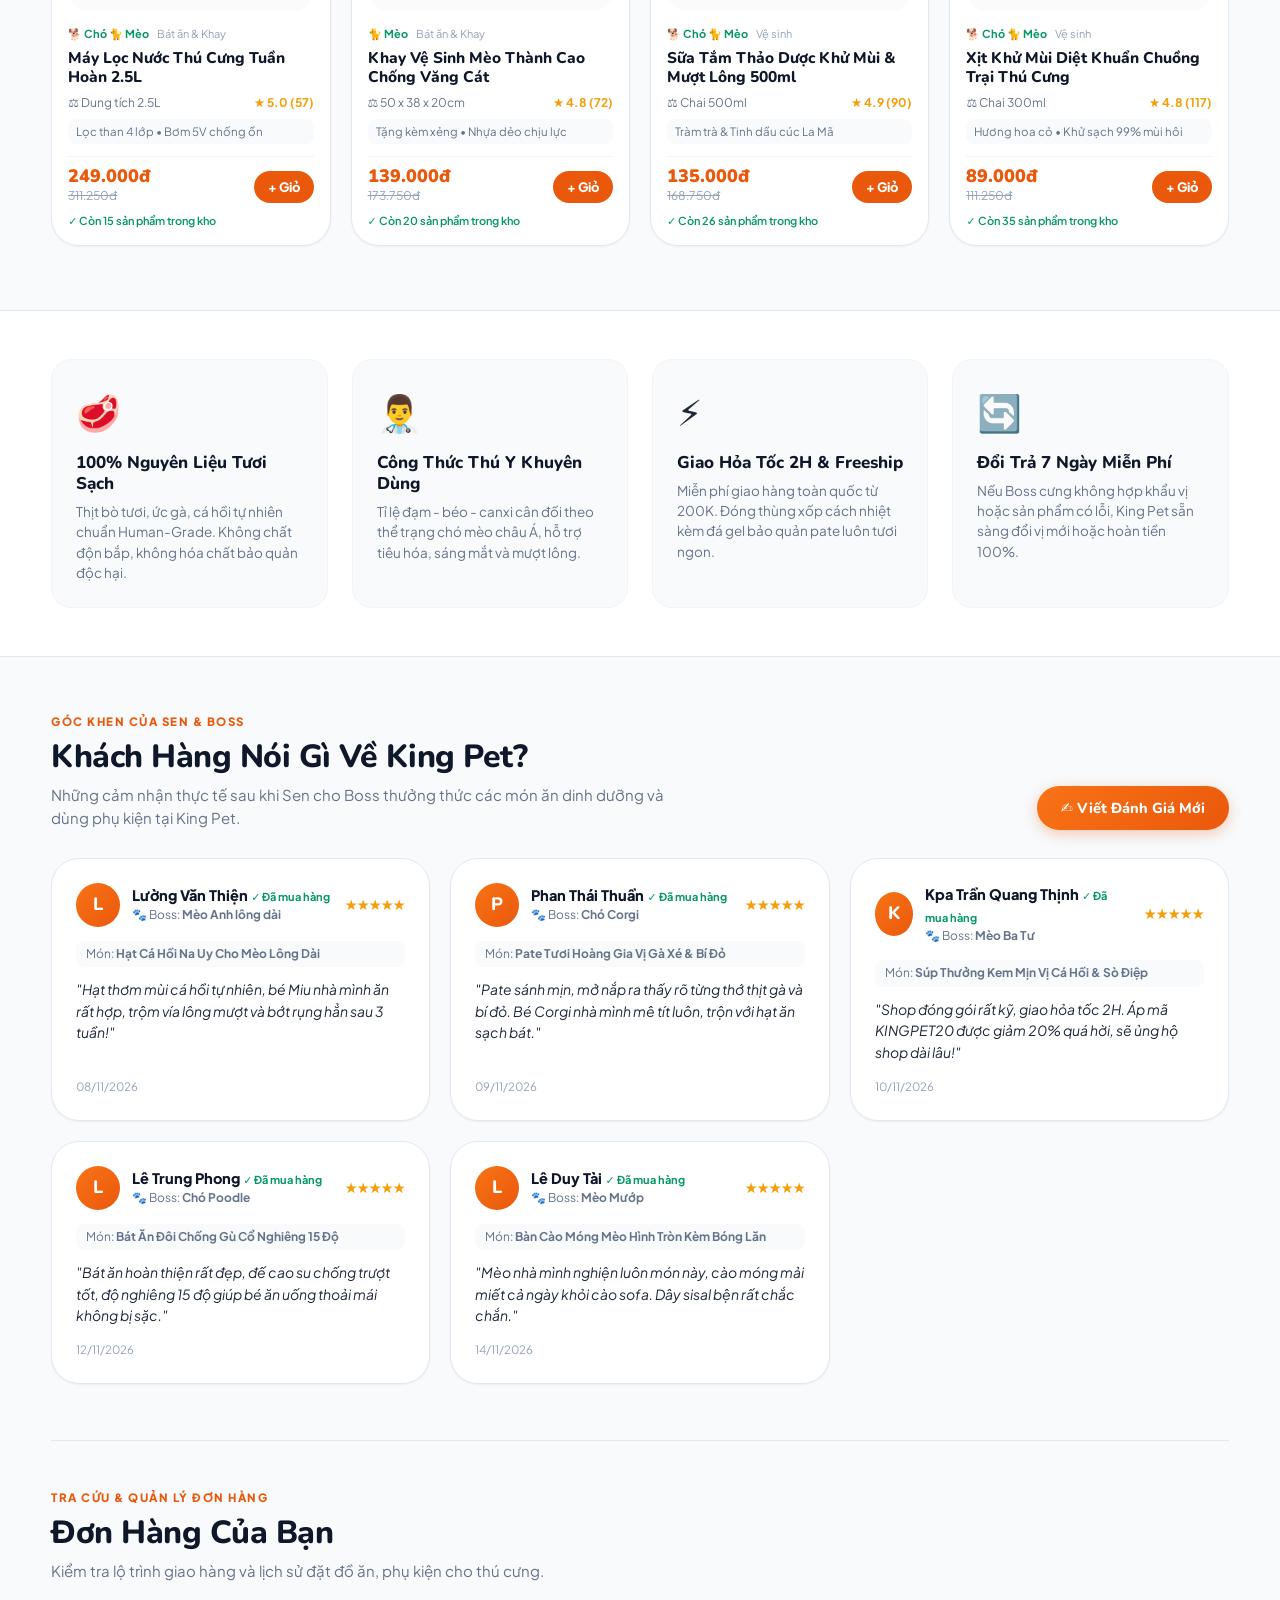
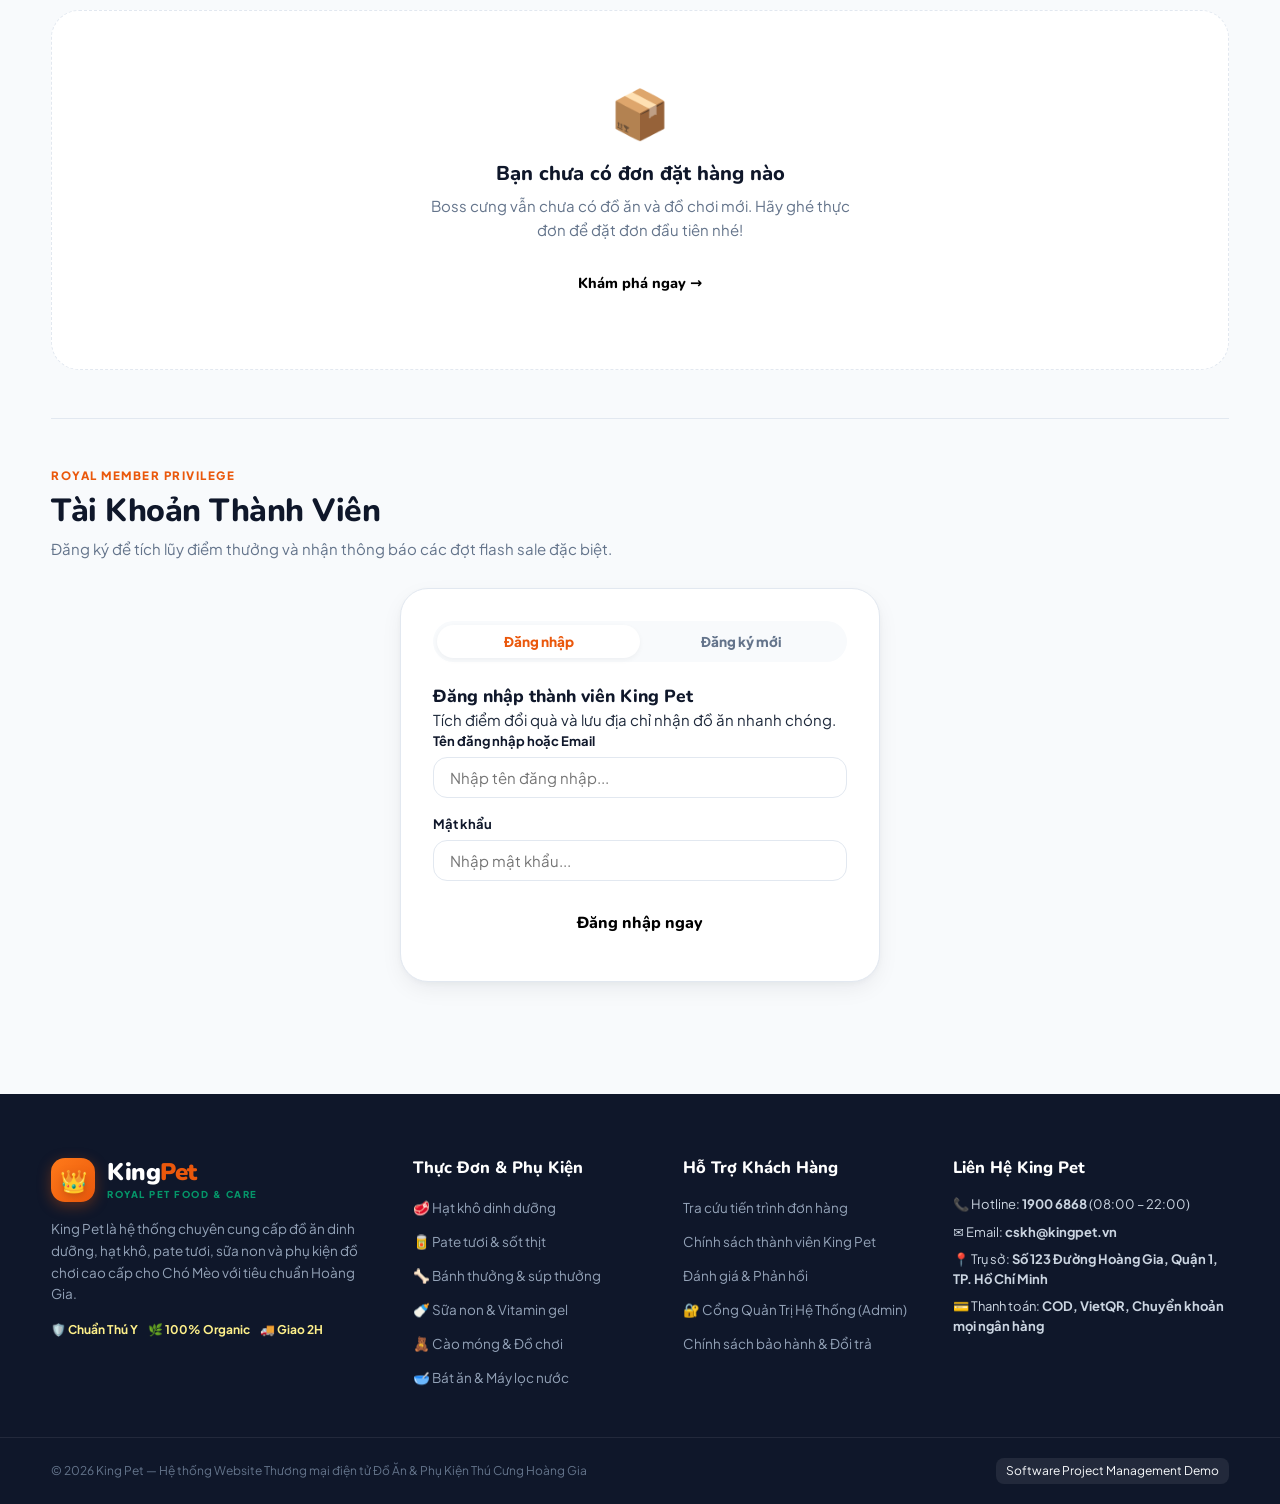
==== commit 19a83353: "feat: dong bo 100% de cuong 7 tieu chi demo san pham 50 diem tren web va slide pptx" ====
--- a/index.html
+++ b/index.html
@@ -118,6 +118,12 @@
 
     <!-- User Action Icons -->
     <div class="nav-actions">
+      <!-- Demo SPM 50D Guide Action -->
+      <button class="action-btn demo-nav-btn" onclick="openDemoGuideModal()" title="Kịch bản Demo Sản Phẩm Phần Mềm 50 Điểm" style="background: linear-gradient(135deg, #10b981, #059669); color: #fff; font-weight: 800; border: none; border-radius: 12px; padding: 7px 13px; cursor: pointer; display: flex; align-items: center; gap: 6px; box-shadow: 0 4px 12px rgba(16, 185, 129, 0.3);">
+        <span class="btn-icon">🎯</span>
+        <span class="btn-text">Demo 50đ</span>
+      </button>
+
       <!-- Wishlist Action -->
       <button class="action-btn wishlist-nav-btn" onclick="location.hash='products'; filterCategory(''); toast('Hiển thị danh sách sản phẩm yêu thích', 'info');" title="Danh sách yêu thích">
         <span class="btn-icon">❤️</span>
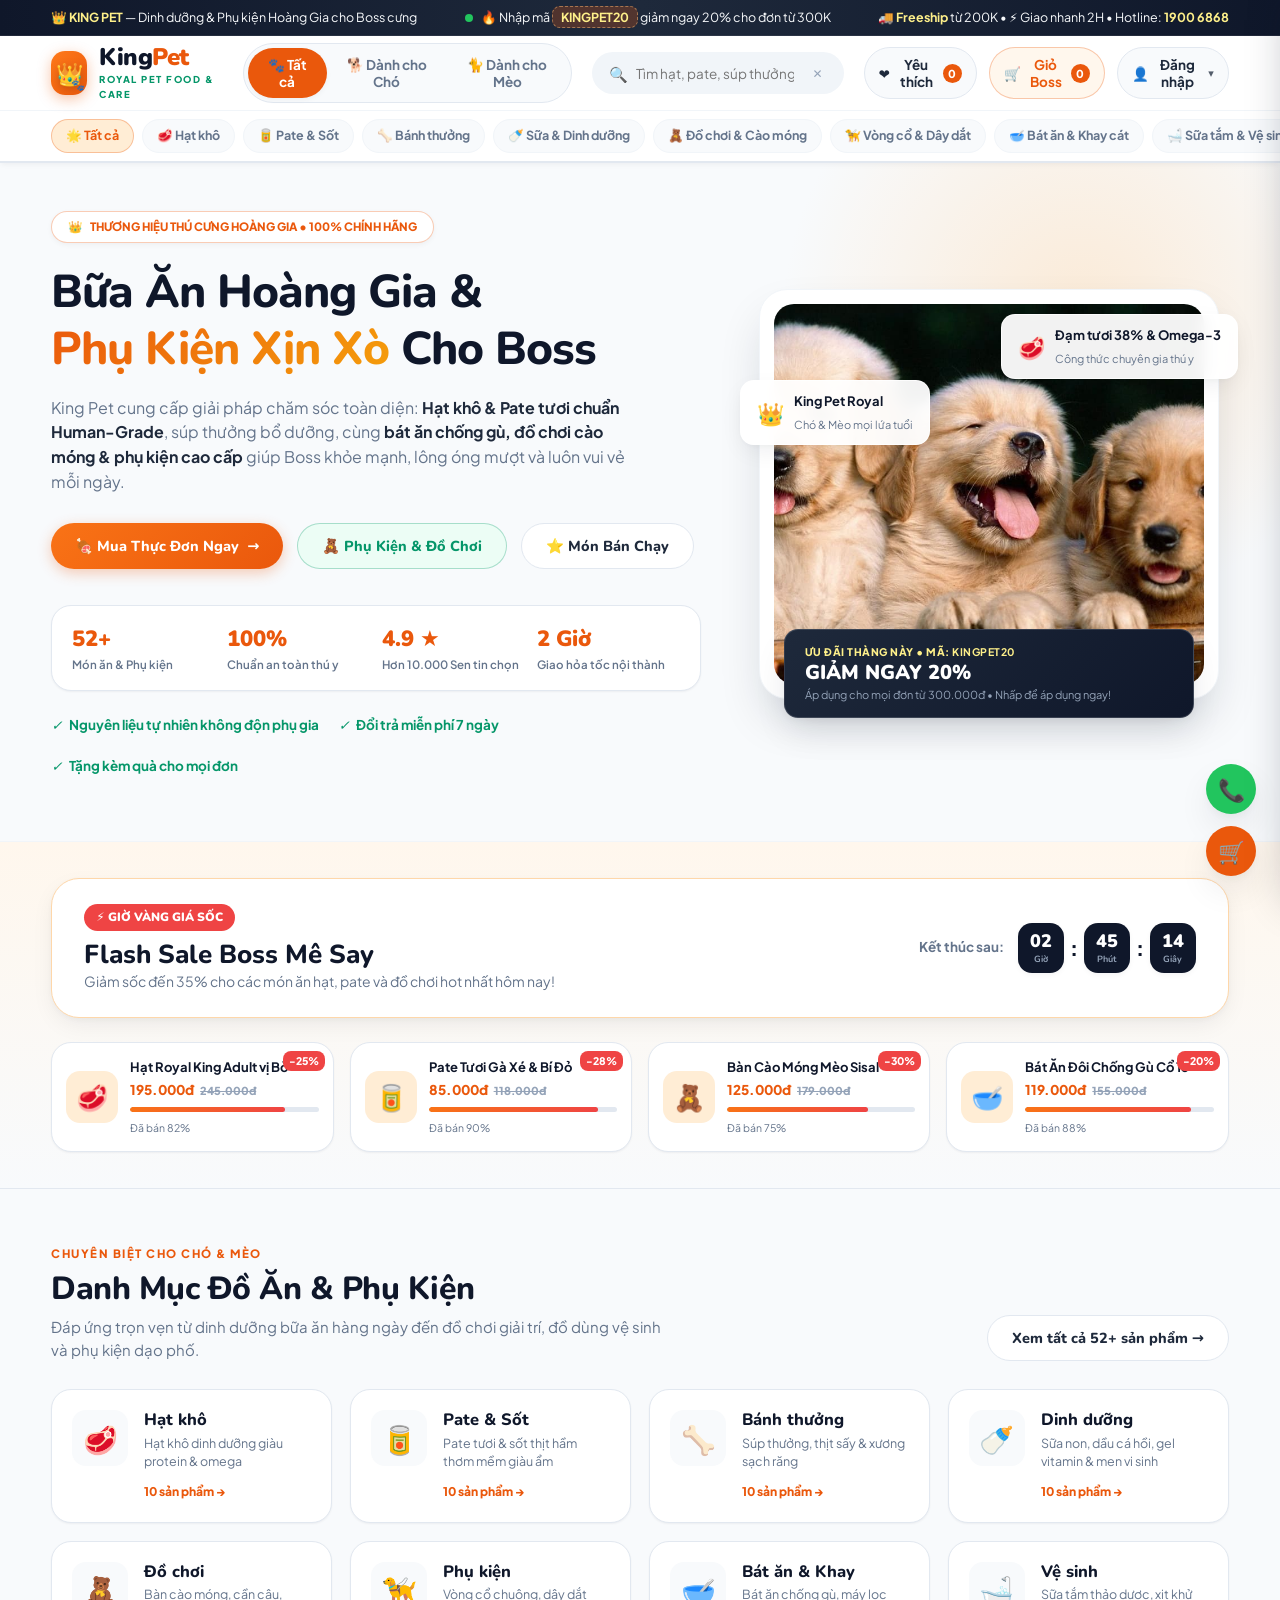
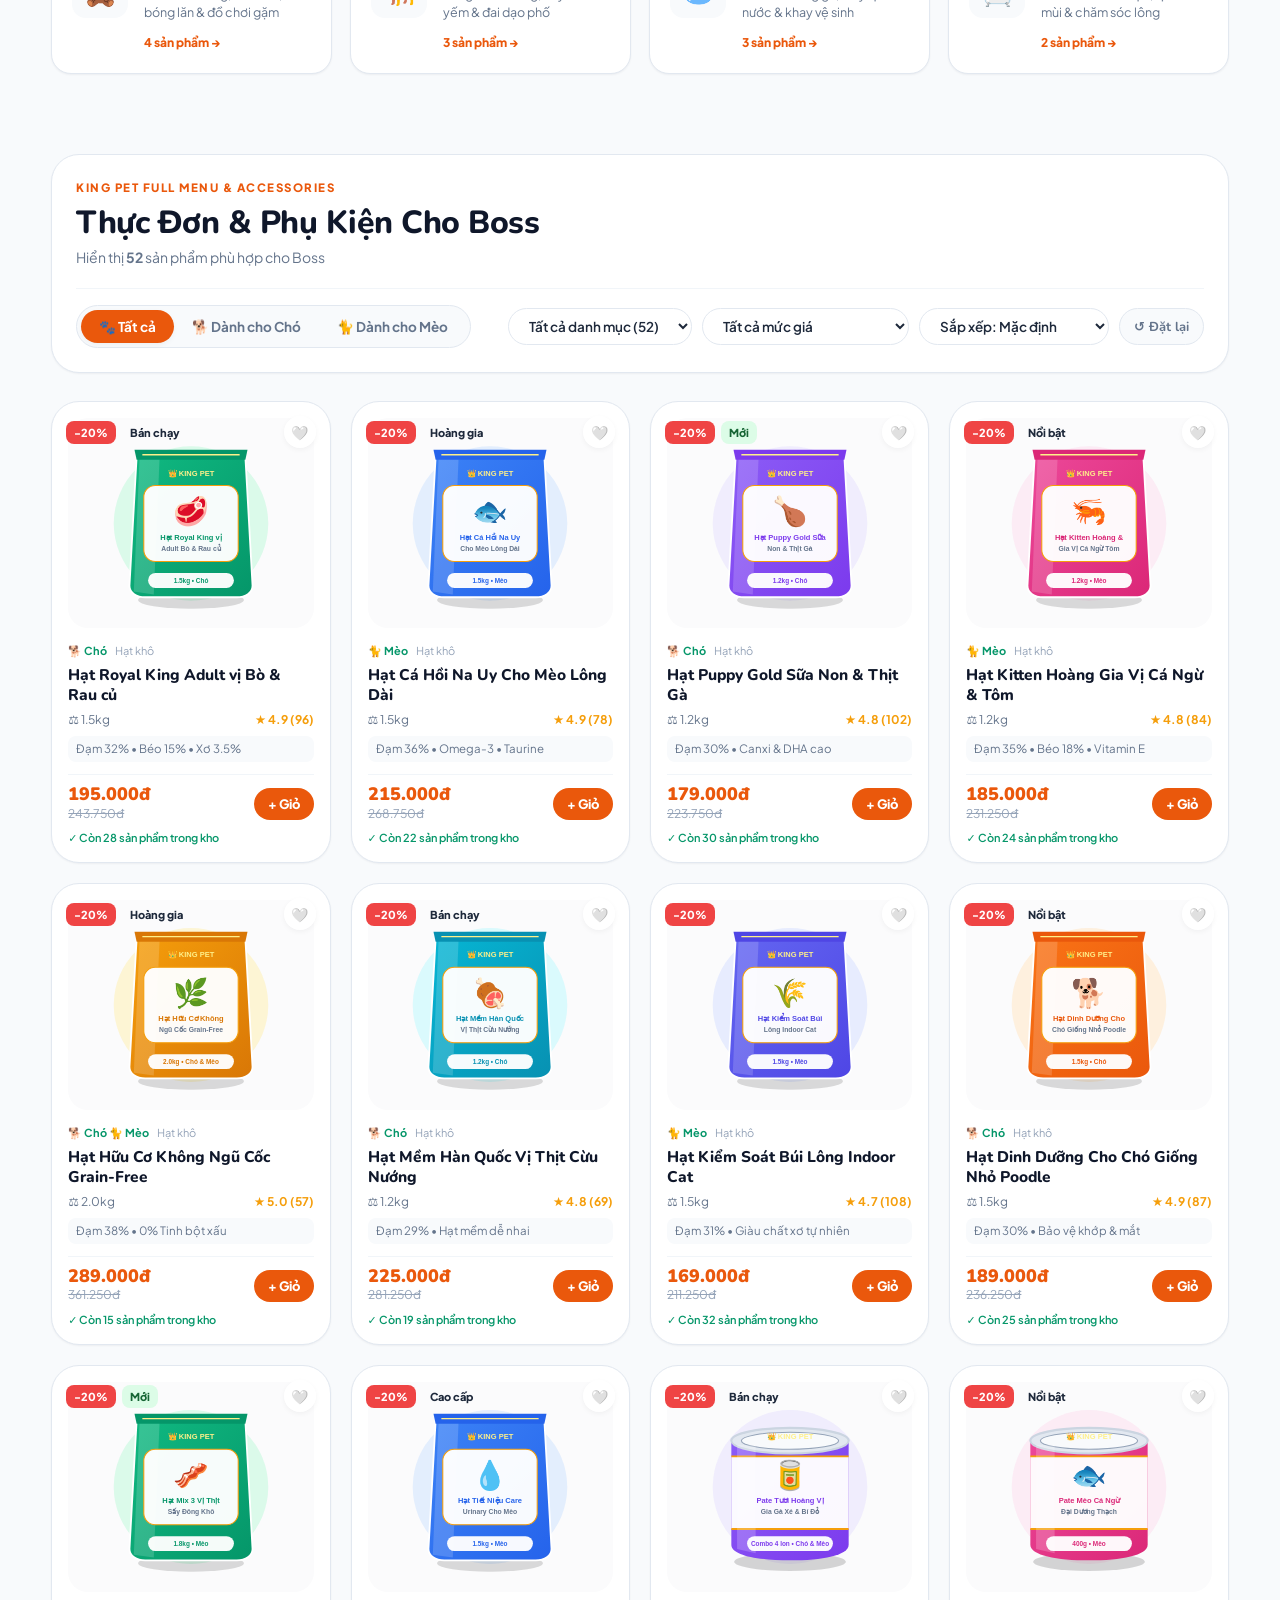
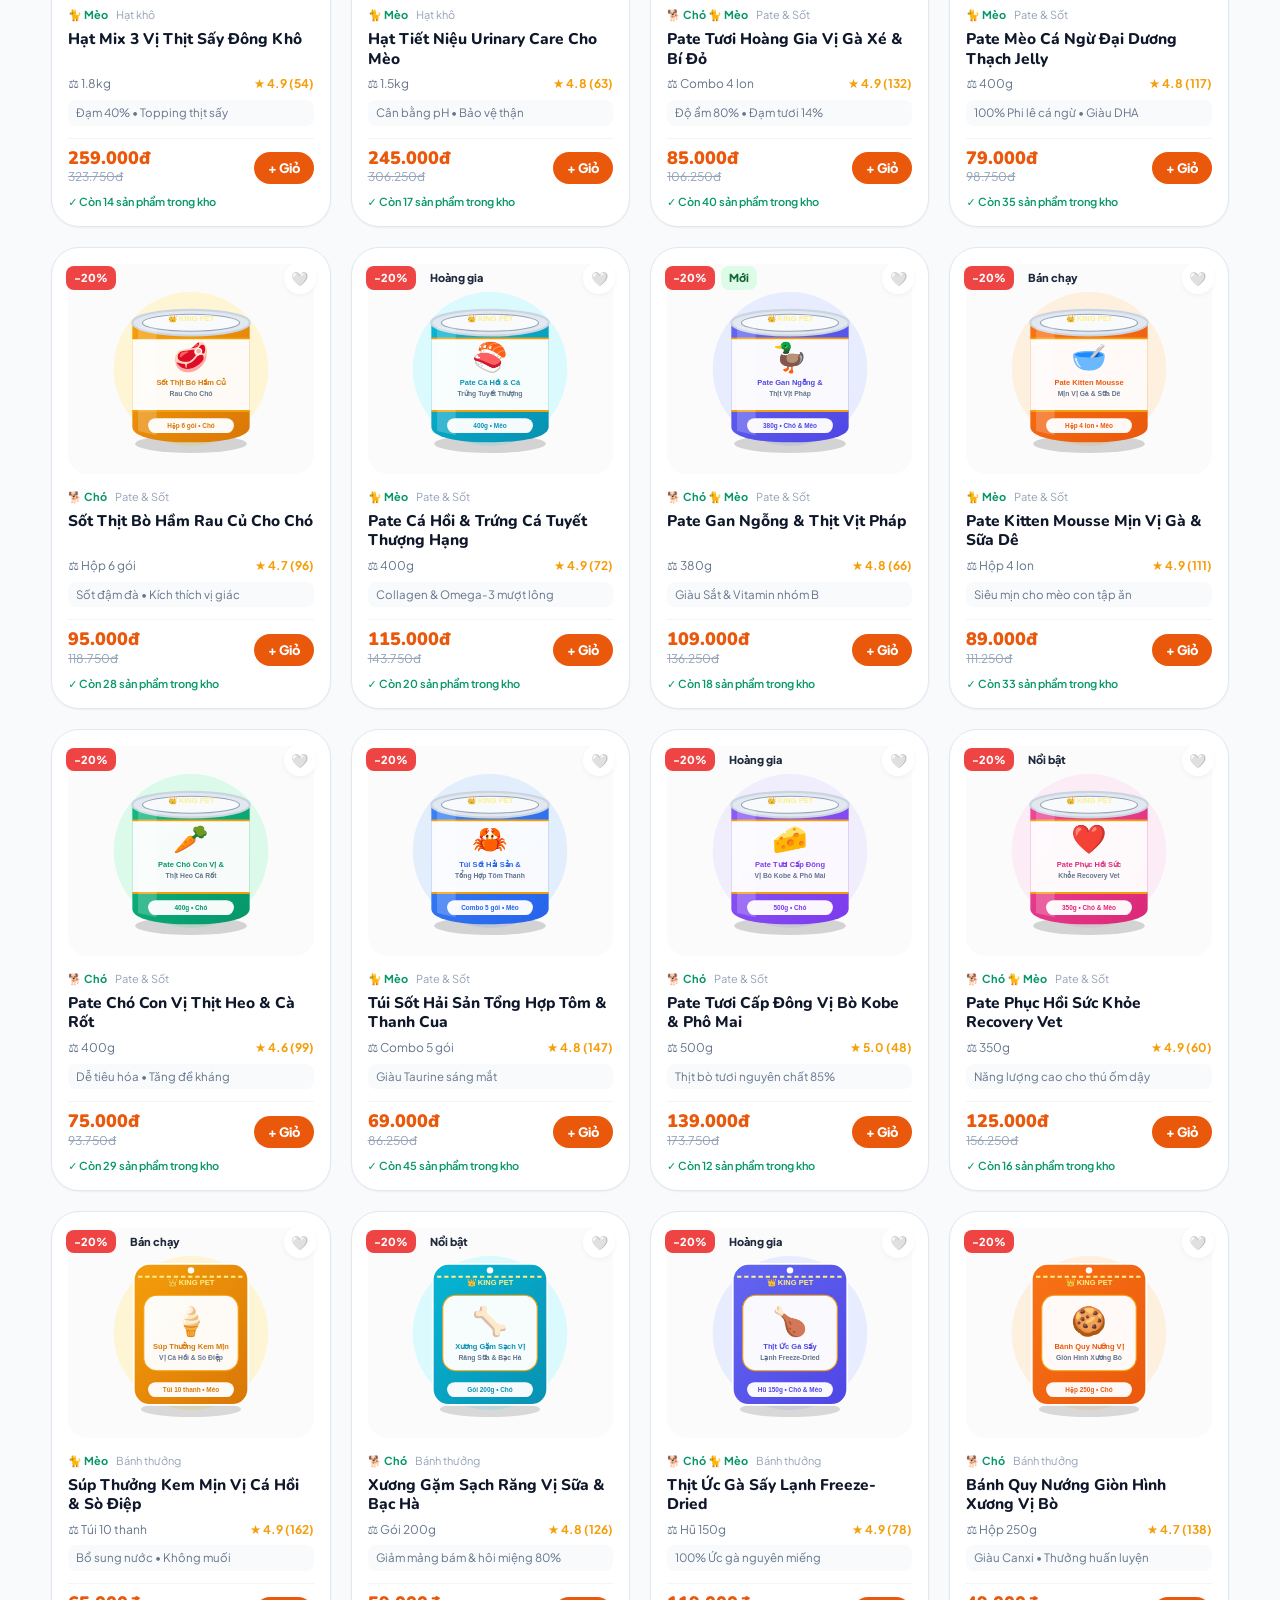
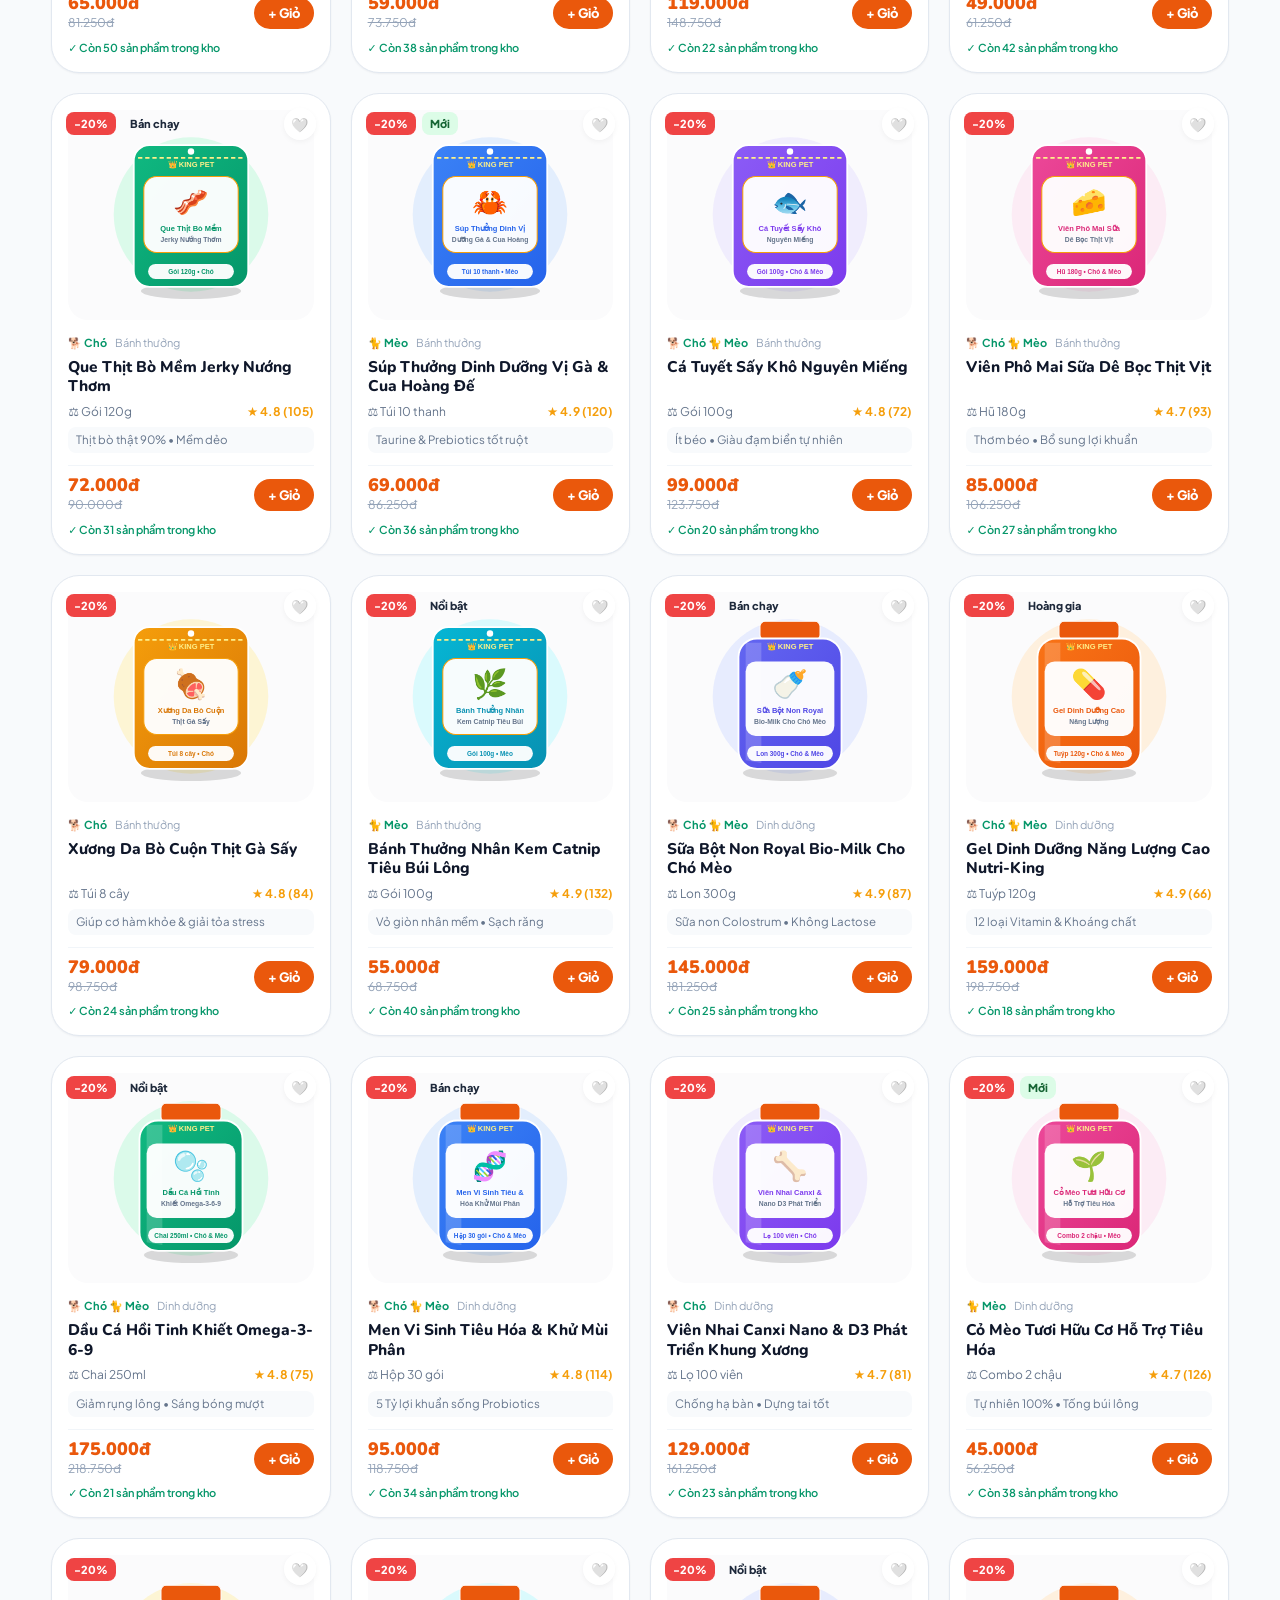
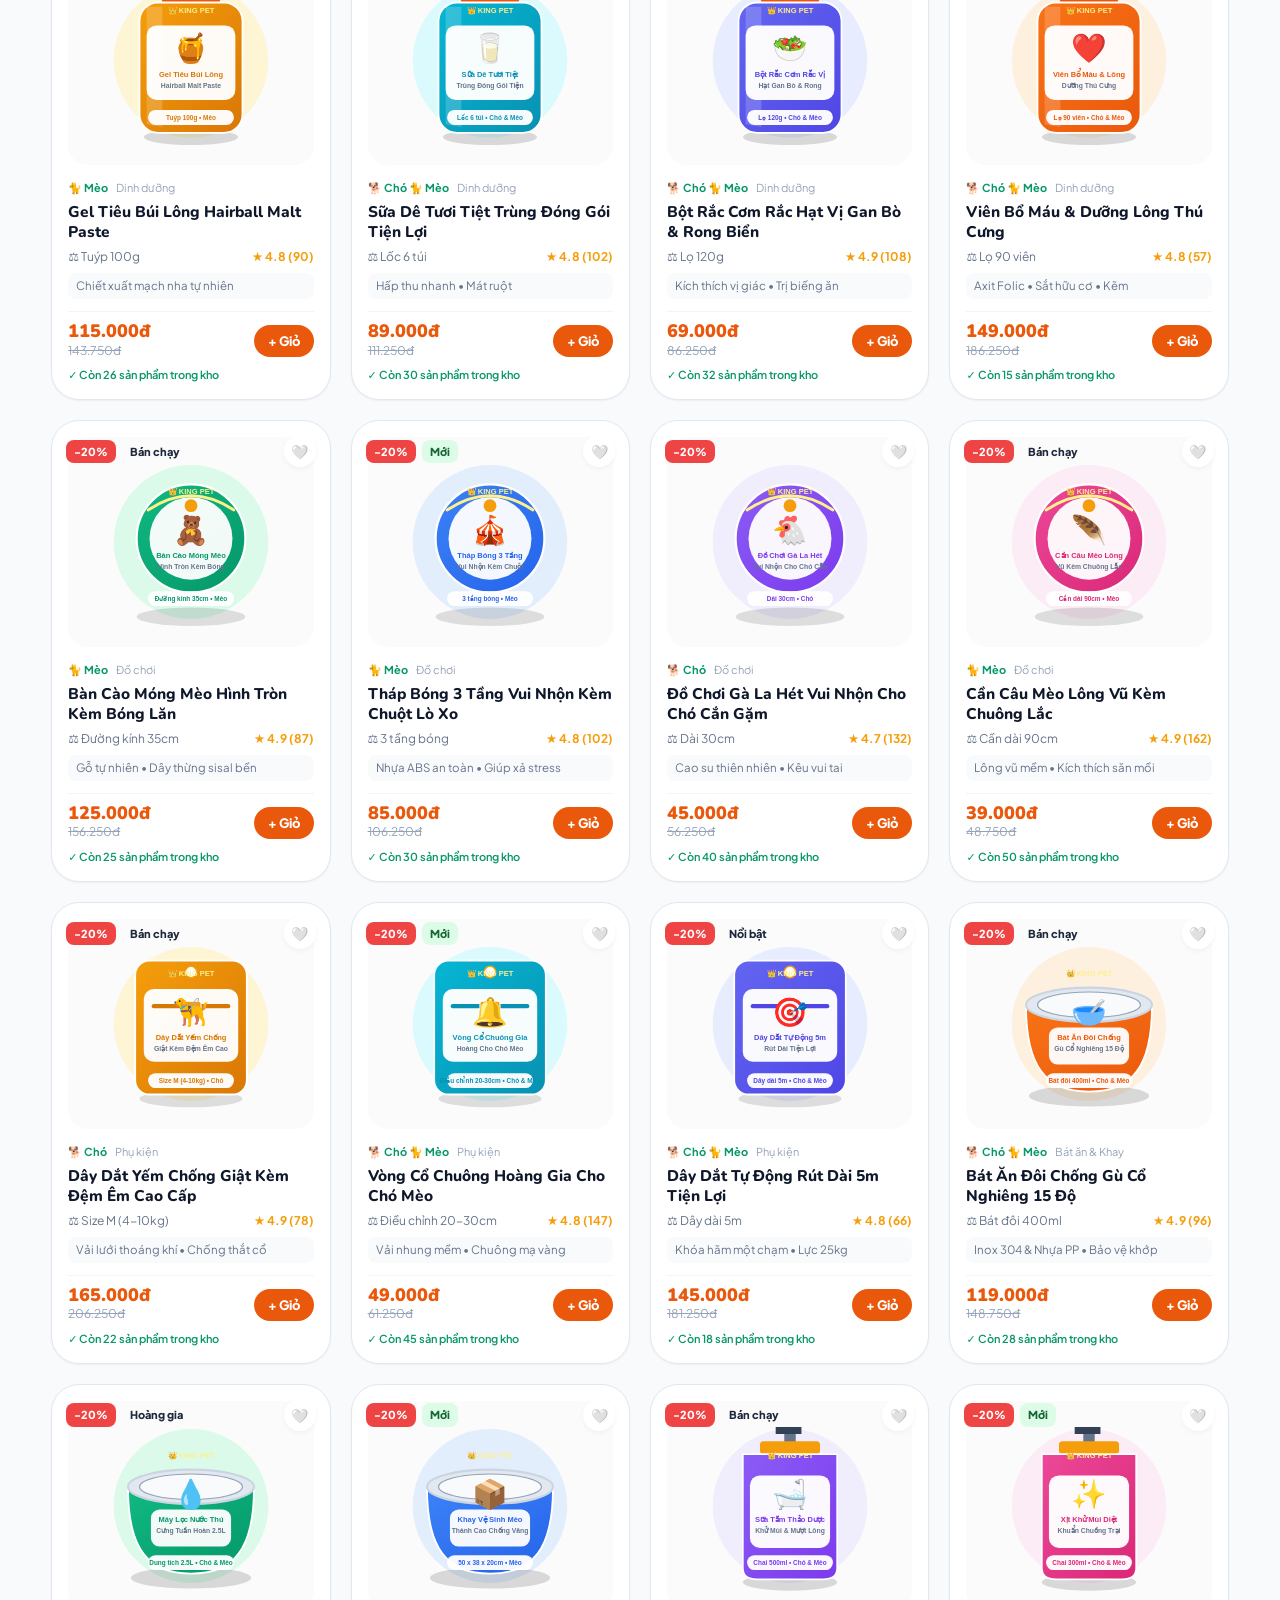
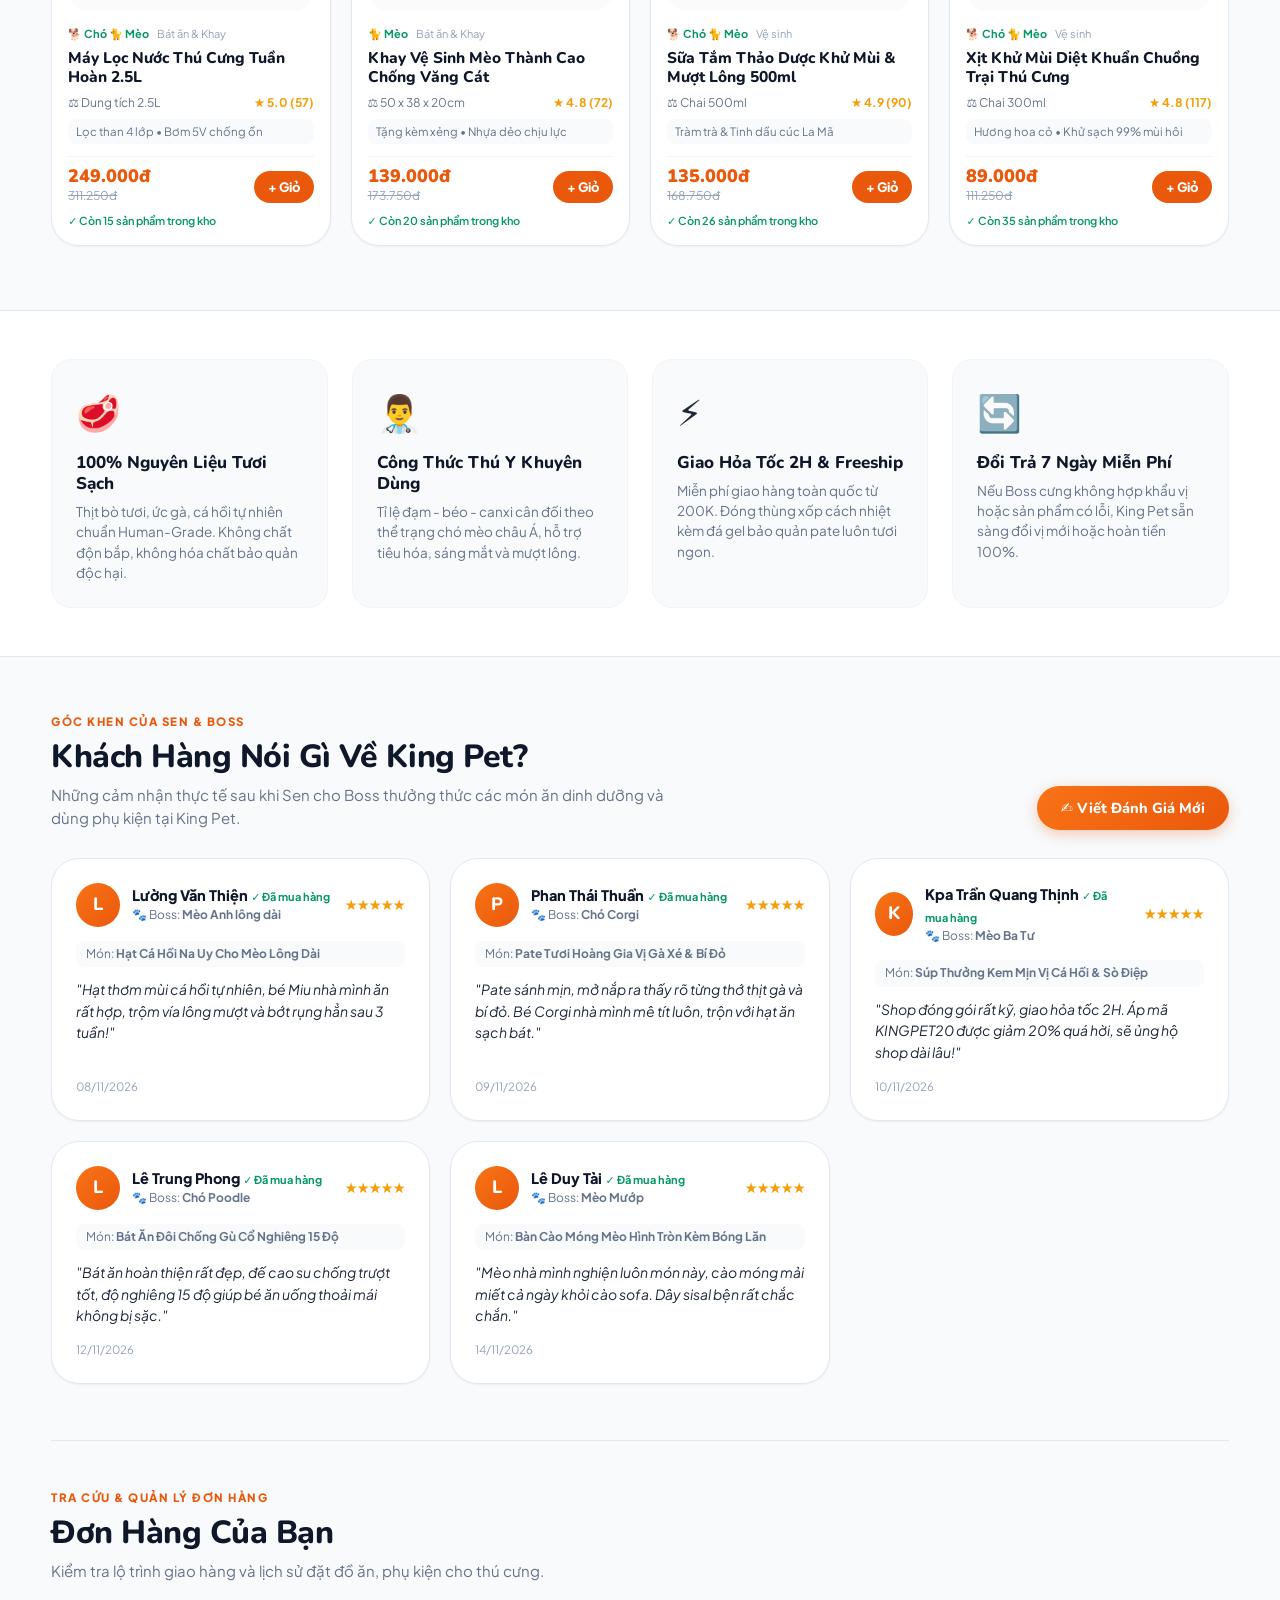
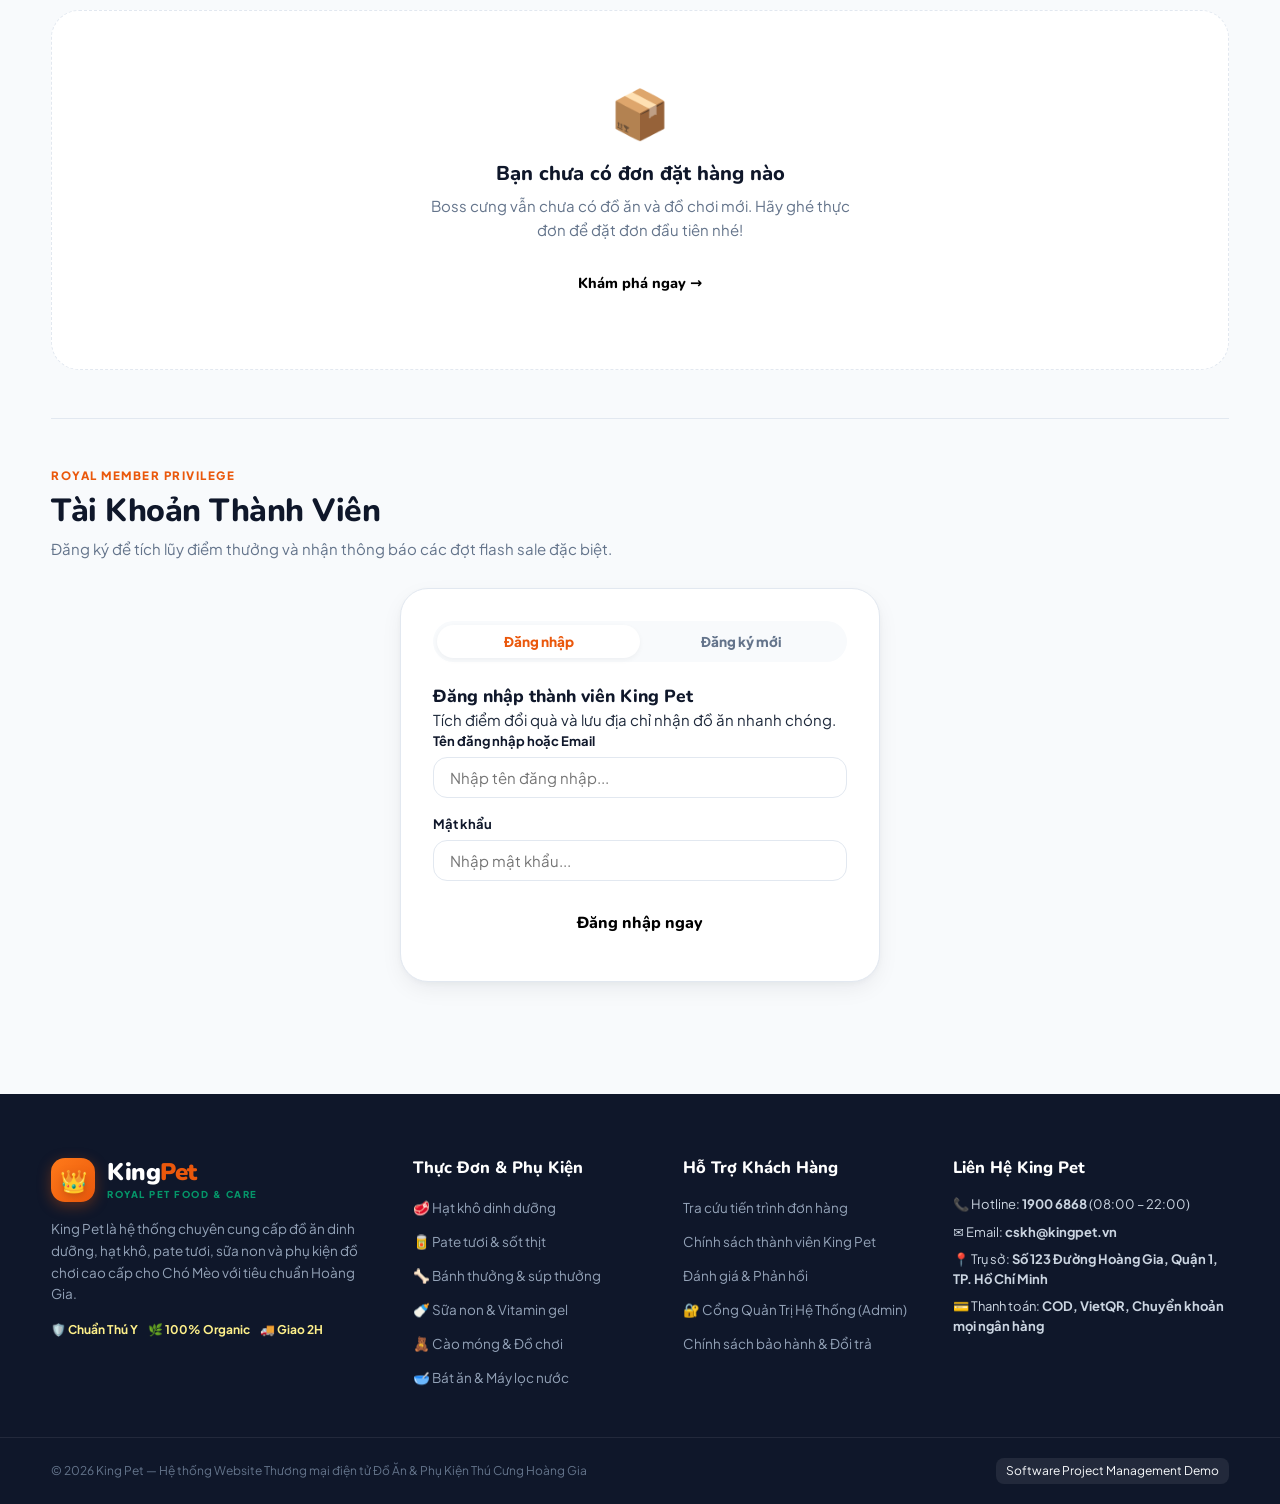
==== commit 11948707: "refactor: go bo nut demo 50d khoi header index va admin theo yeu cau" ====
--- a/index.html
+++ b/index.html
@@ -118,12 +118,6 @@
 
     <!-- User Action Icons -->
     <div class="nav-actions">
-      <!-- Demo SPM 50D Guide Action -->
-      <button class="action-btn demo-nav-btn" onclick="openDemoGuideModal()" title="Kịch bản Demo Sản Phẩm Phần Mềm 50 Điểm" style="background: linear-gradient(135deg, #10b981, #059669); color: #fff; font-weight: 800; border: none; border-radius: 12px; padding: 7px 13px; cursor: pointer; display: flex; align-items: center; gap: 6px; box-shadow: 0 4px 12px rgba(16, 185, 129, 0.3);">
-        <span class="btn-icon">🎯</span>
-        <span class="btn-text">Demo 50đ</span>
-      </button>
-
       <!-- Wishlist Action -->
       <button class="action-btn wishlist-nav-btn" onclick="location.hash='products'; filterCategory(''); toast('Hiển thị danh sách sản phẩm yêu thích', 'info');" title="Danh sách yêu thích">
         <span class="btn-icon">❤️</span>
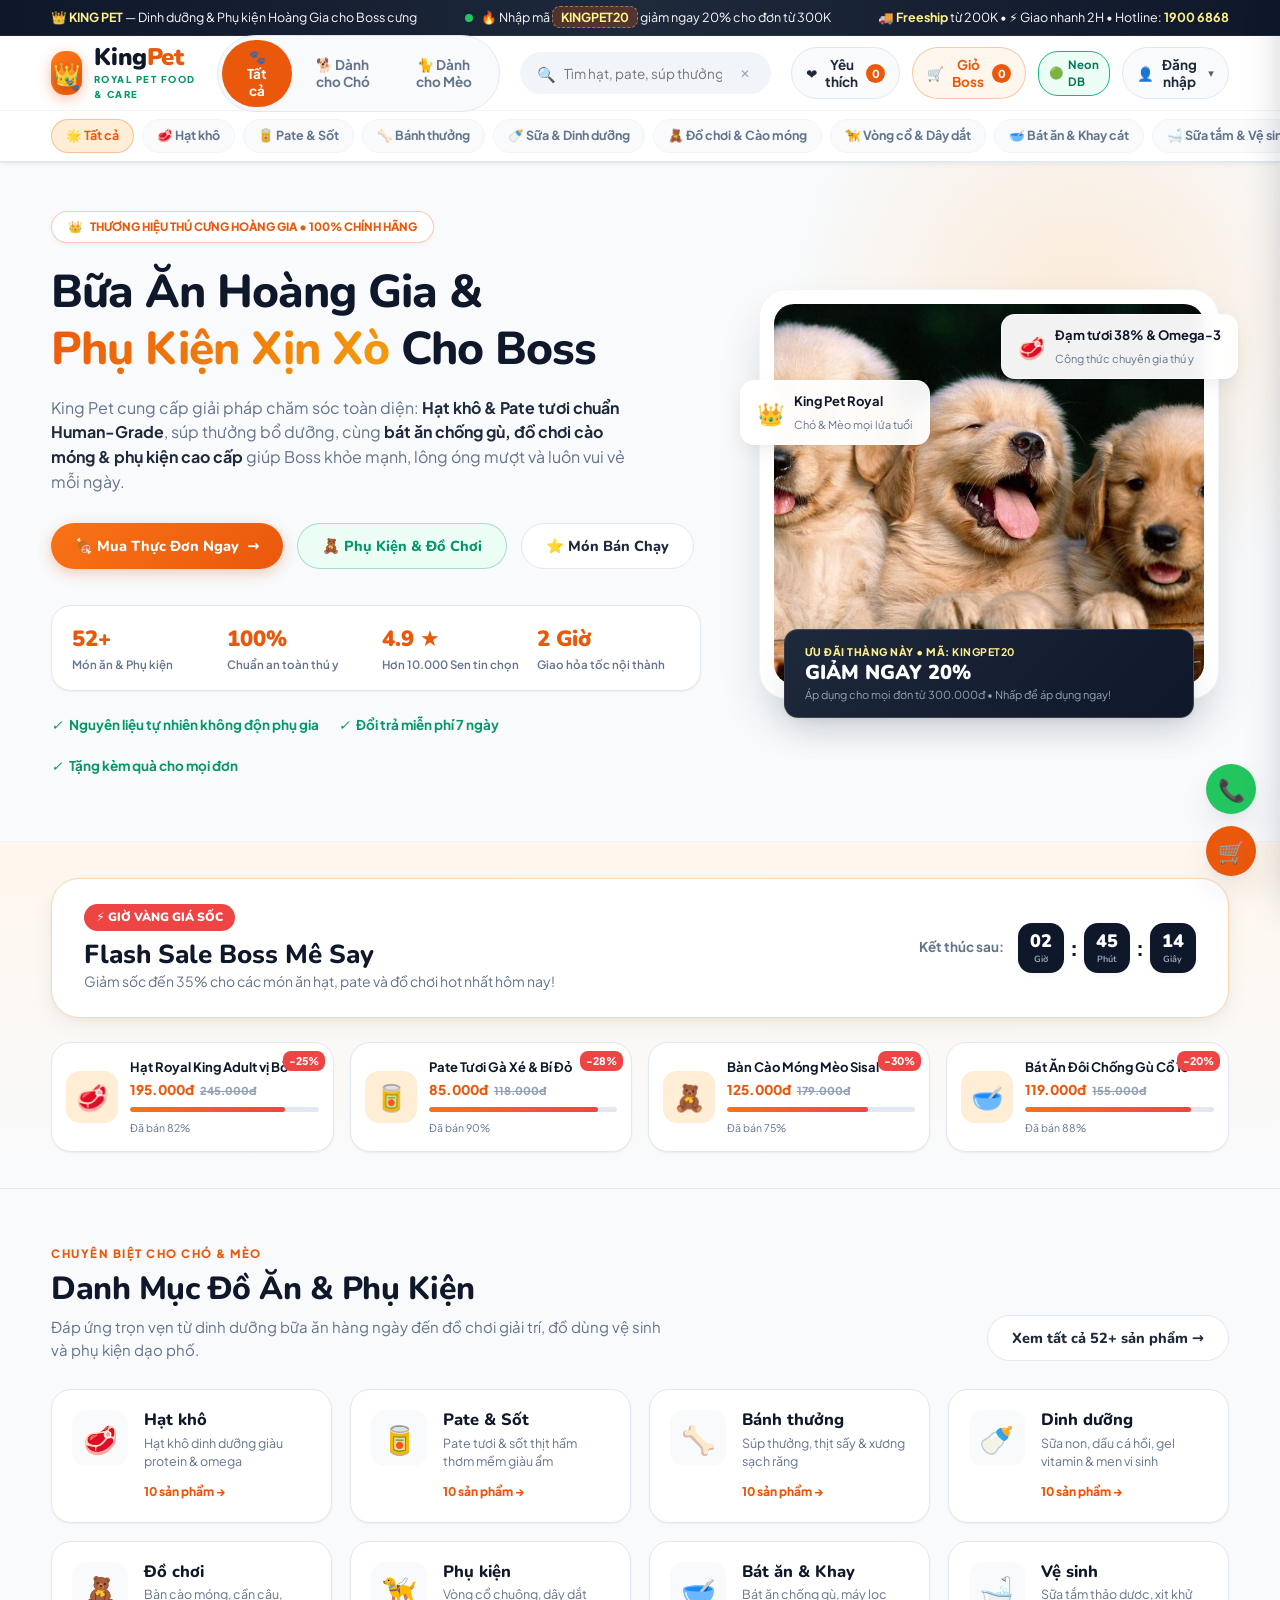
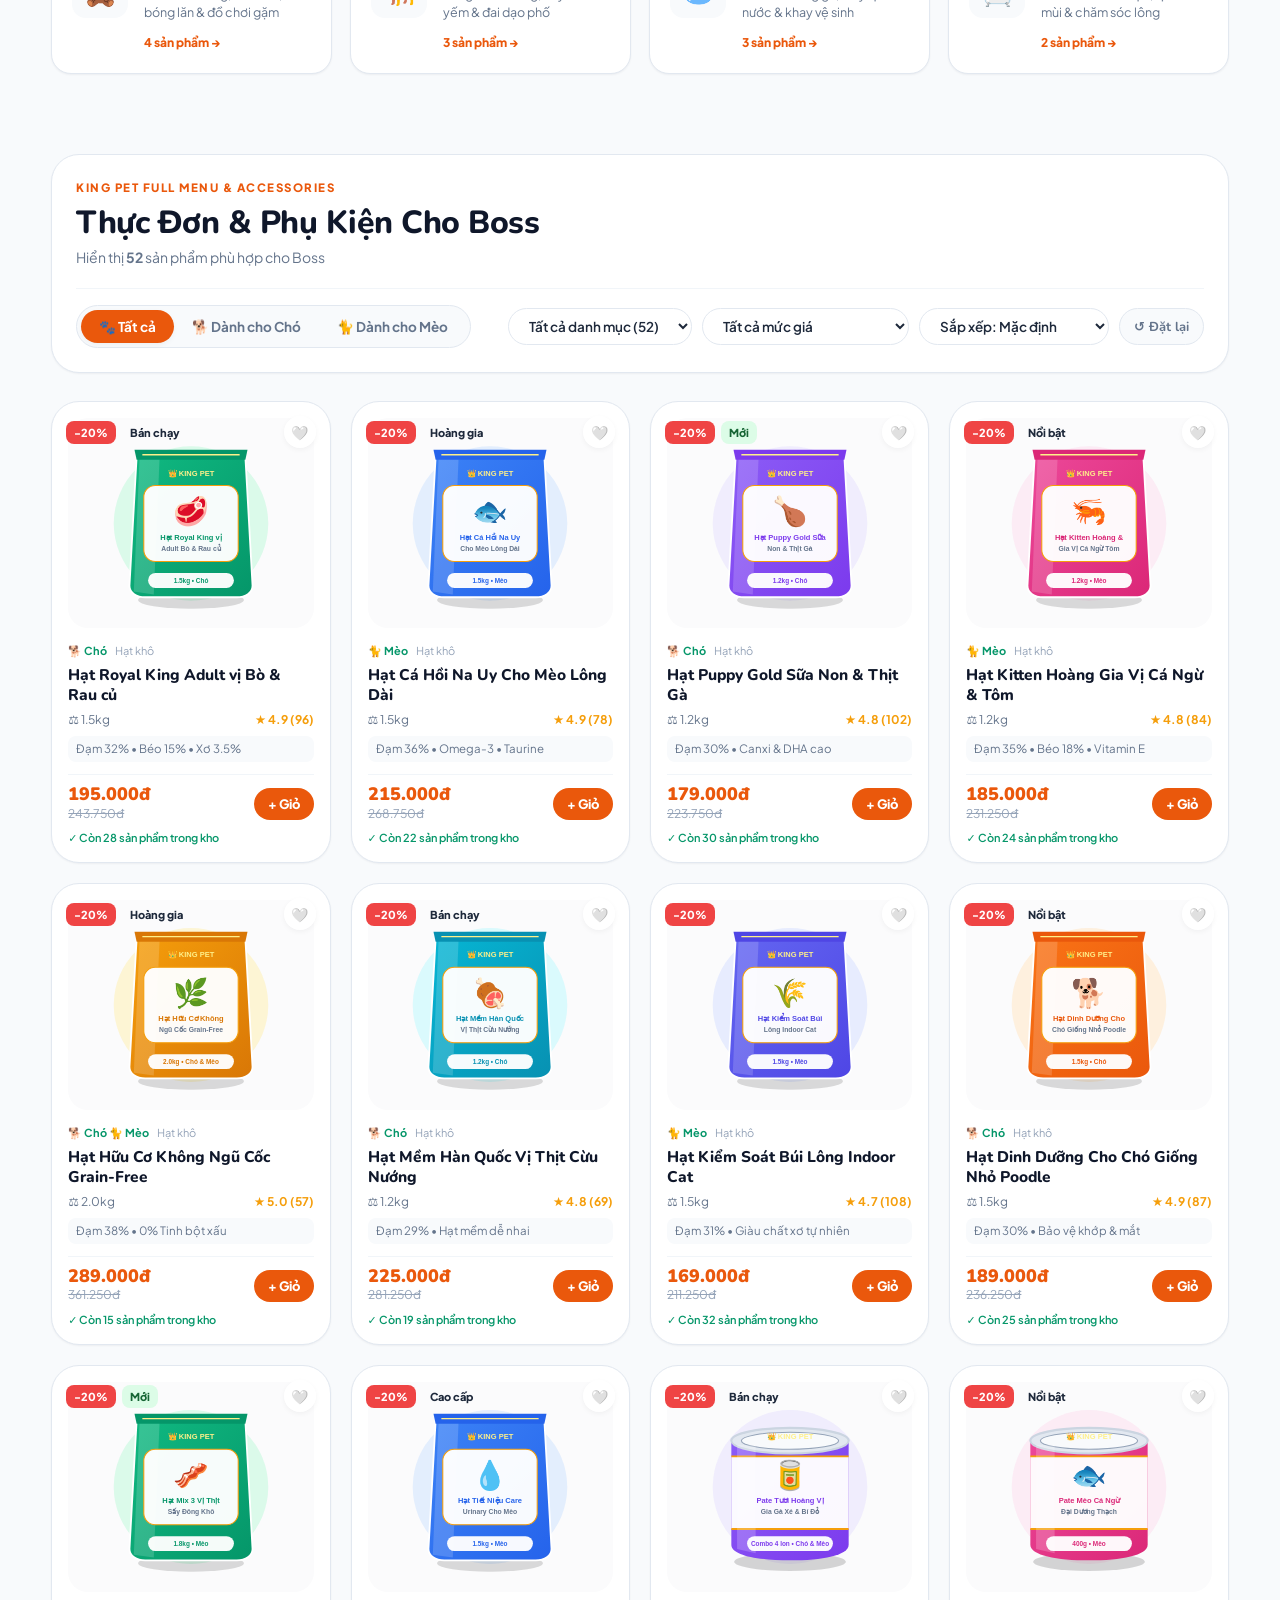
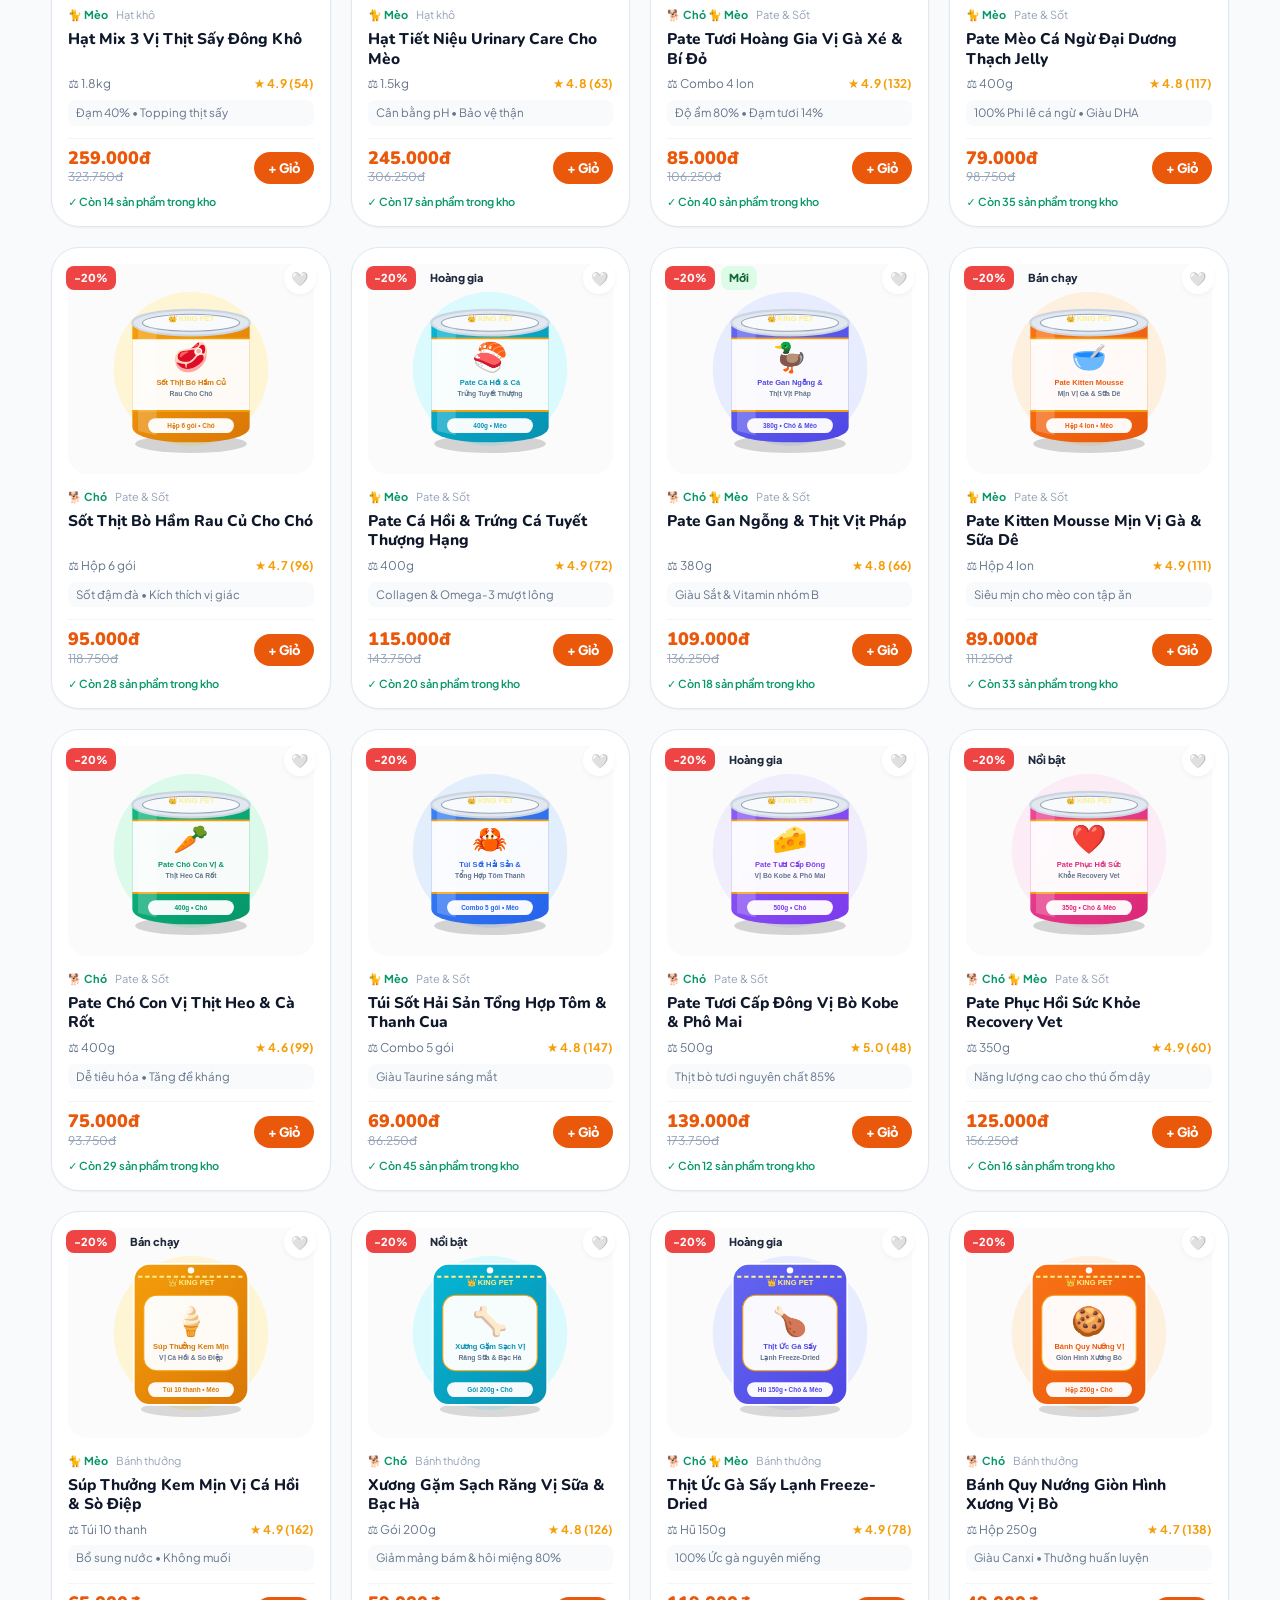
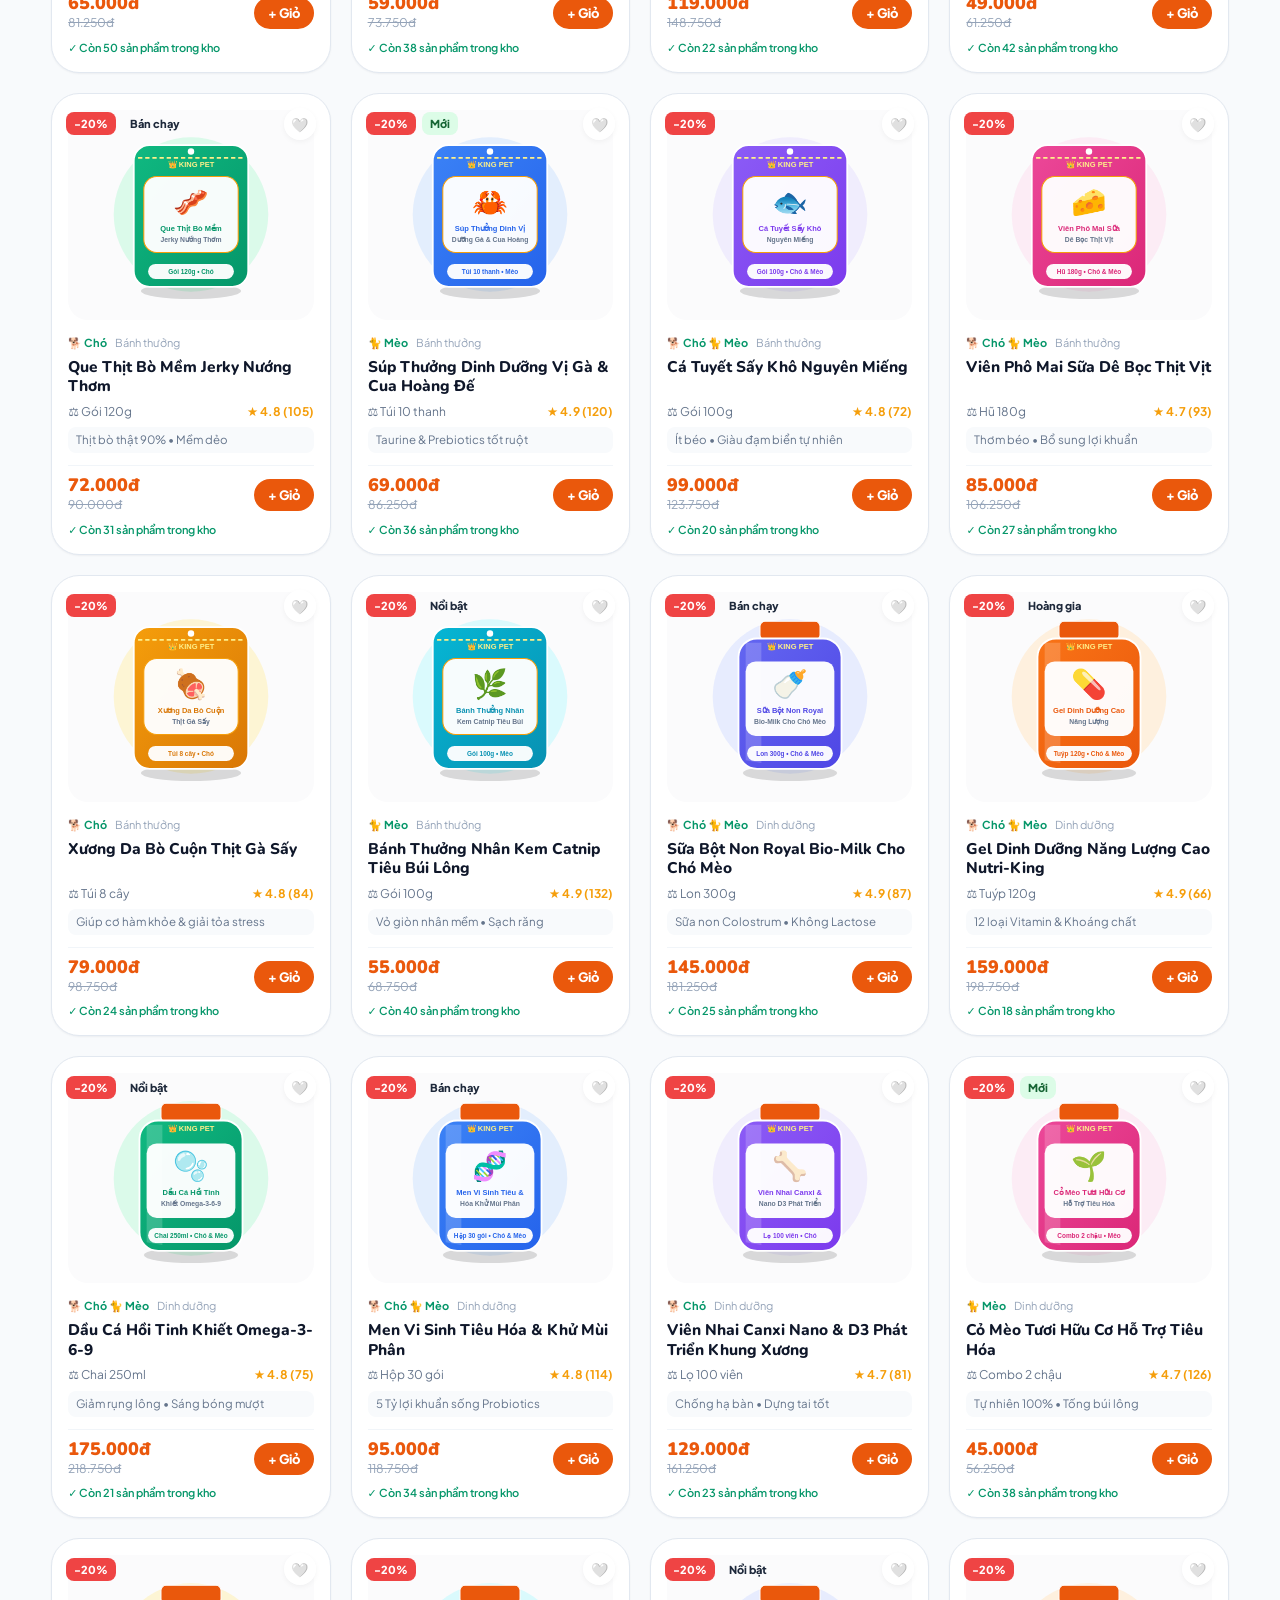
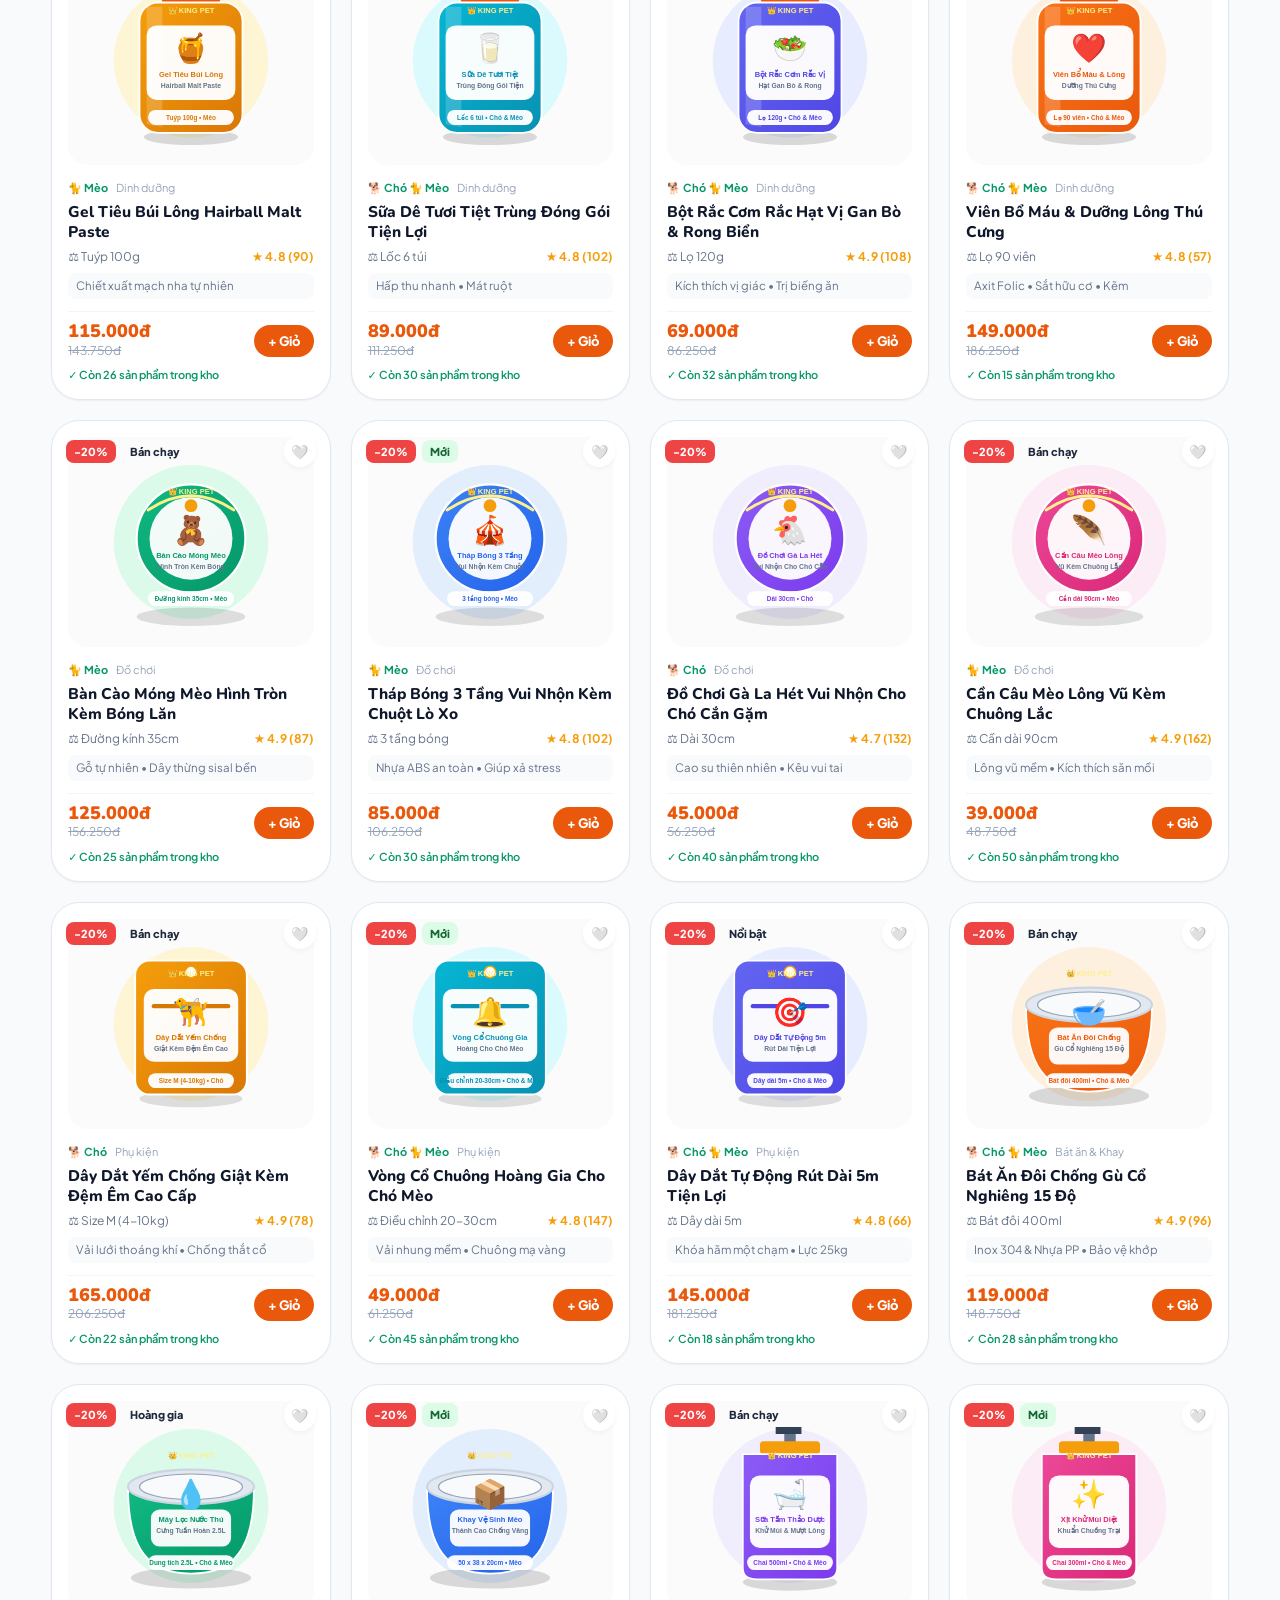
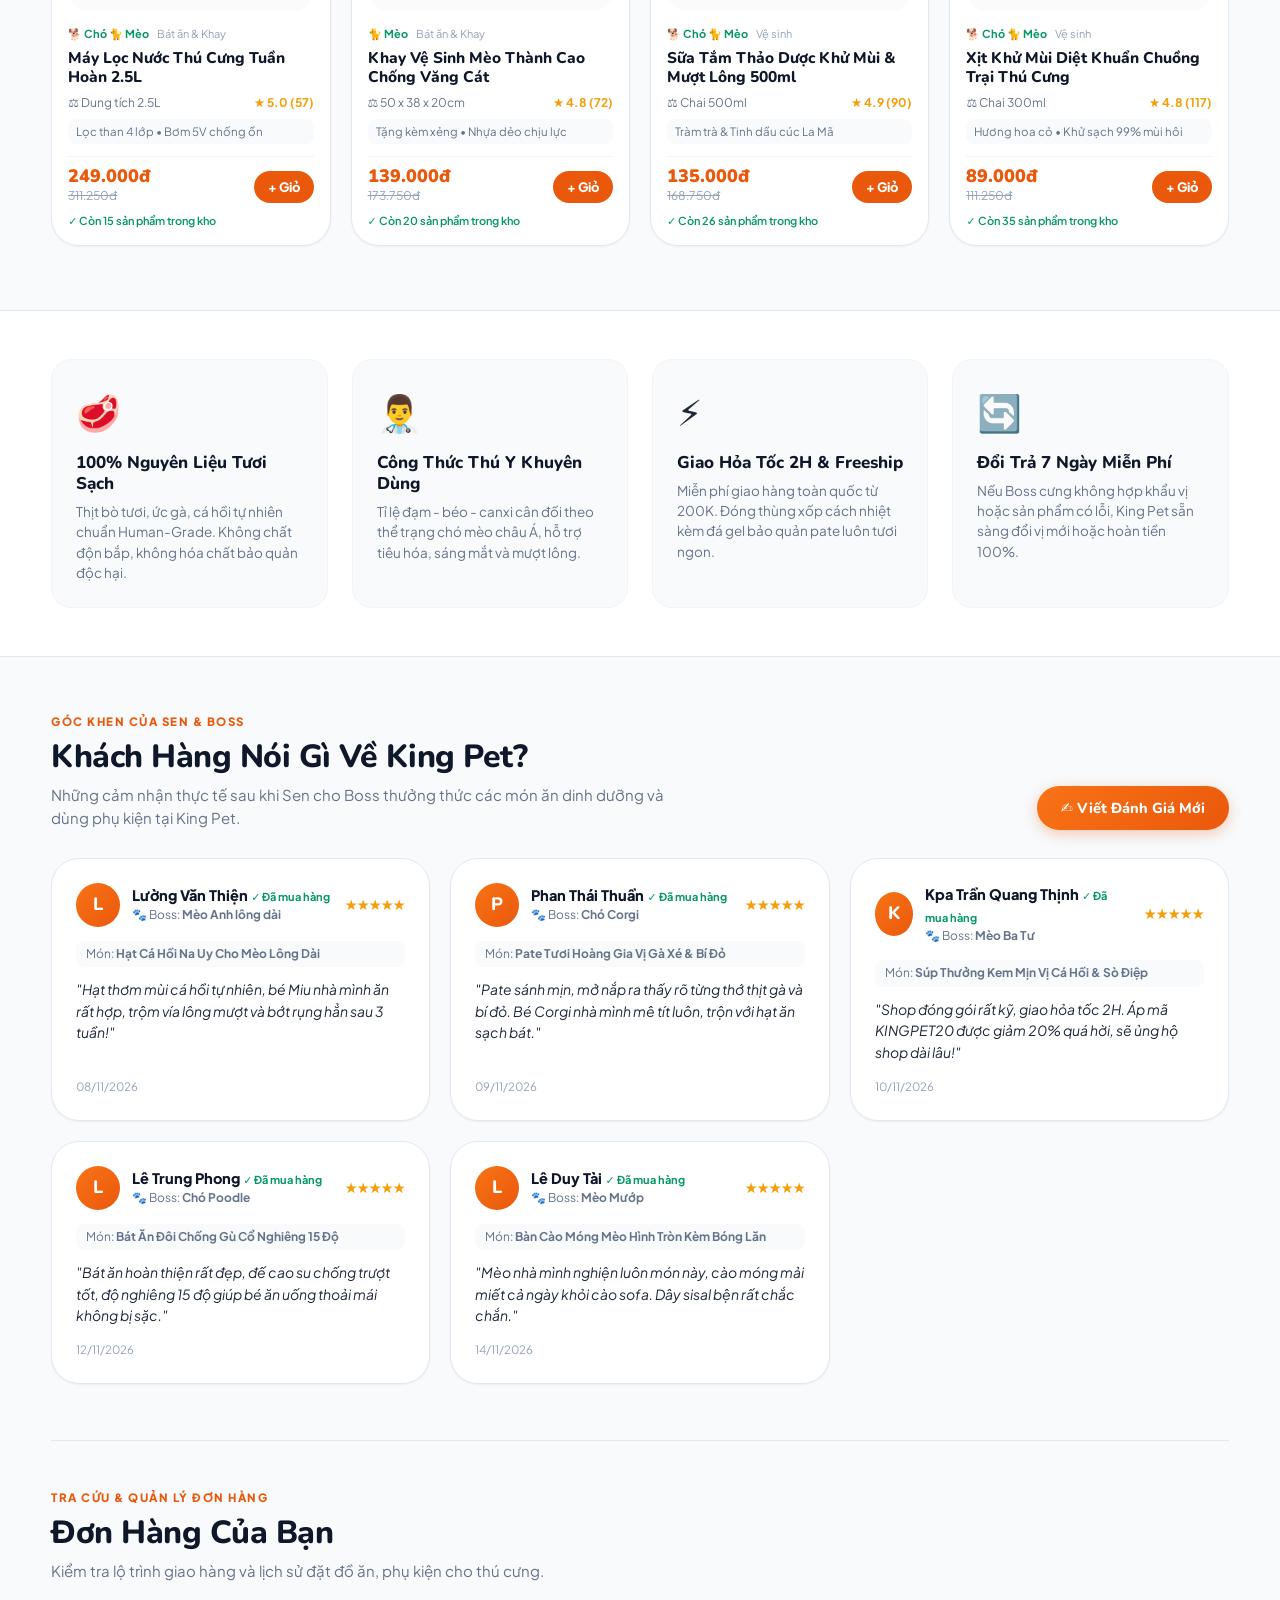
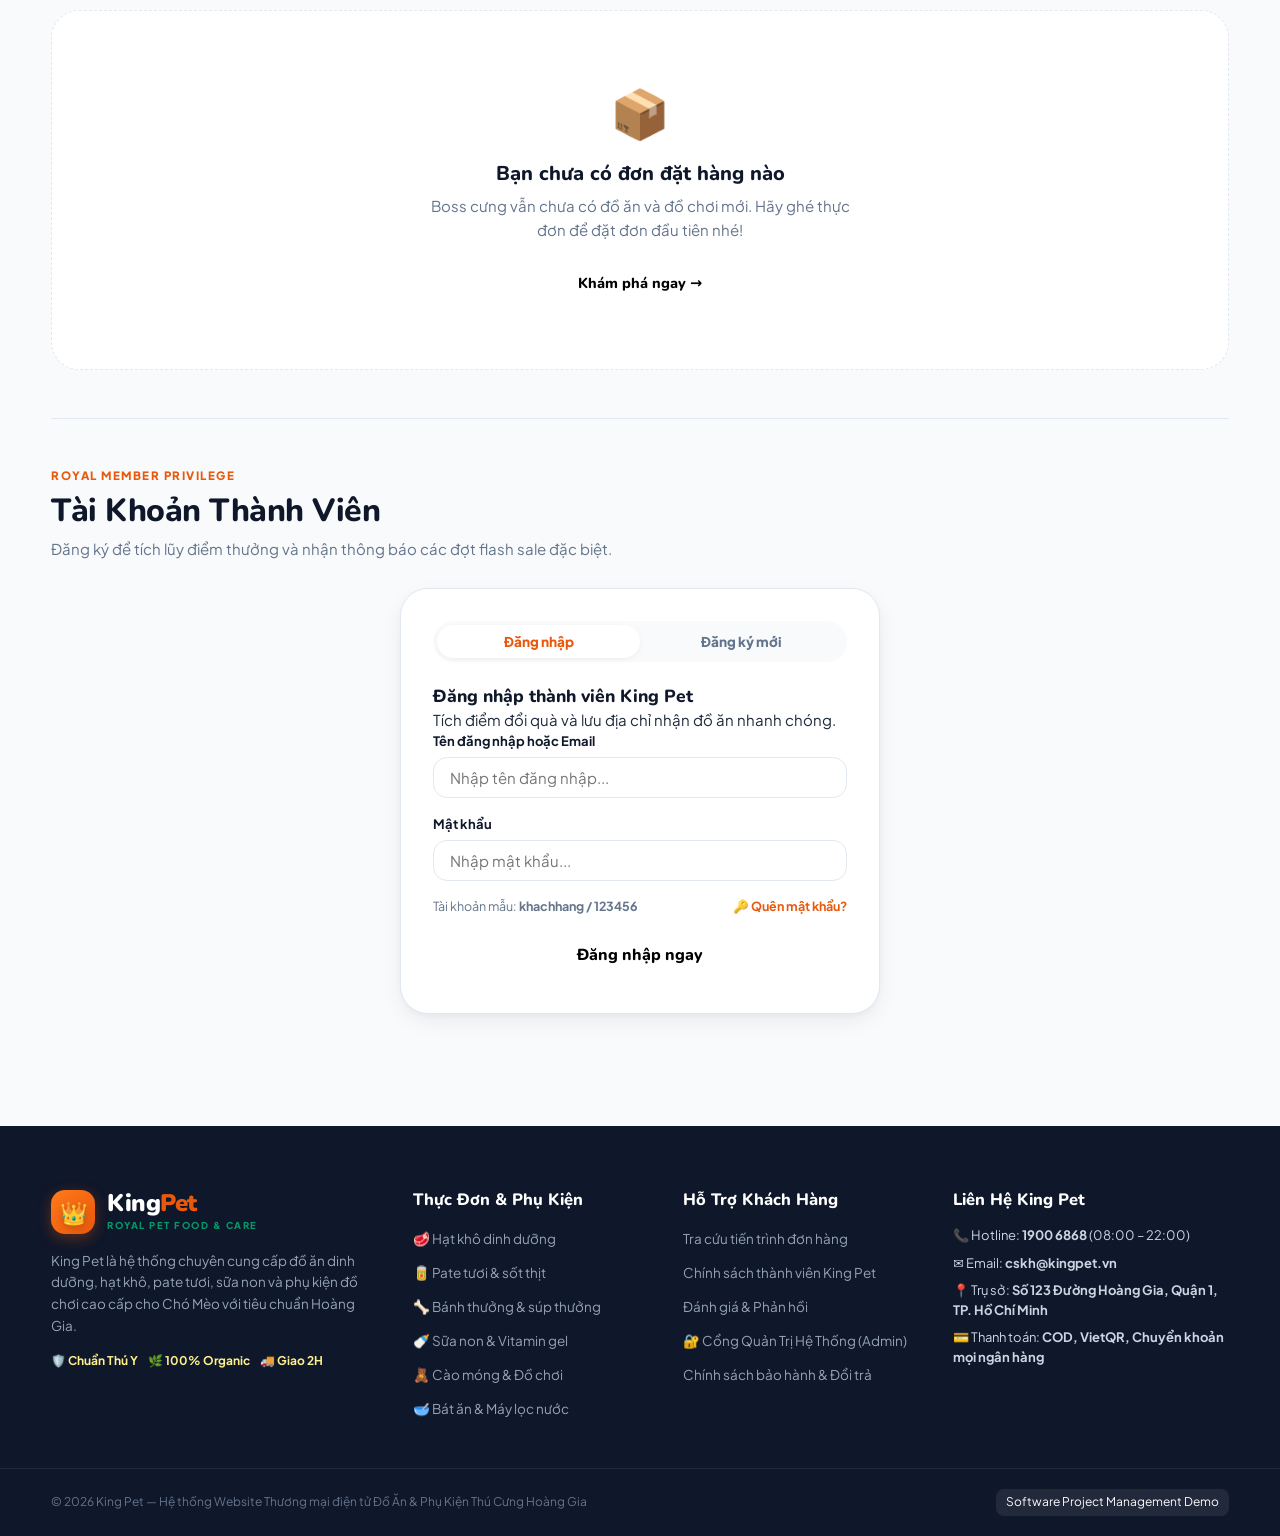
==== commit 7af95531: "feat: integrate Neon Cloud PostgreSQL database, forgot password OTP flow, and updated SPM presentati" ====
--- a/index.html
+++ b/index.html
@@ -132,6 +132,11 @@
         <b id="cartCount" class="badge-bubble">0</b>
       </button>
 
+      <!-- Neon Cloud DB Status Badge -->
+      <a href="admin.html" target="_blank" style="text-decoration:none; display:flex; align-items:center; gap:5px; background:#ecfdf5; border:1px solid #10b981; border-radius:20px; padding:4px 10px; font-size:11.5px; font-weight:700; color:#047857;" title="Đã kết nối máy chủ Neon PostgreSQL 18.7 (AWS US-East-2 Ohio)">
+        <span>🟢</span> <span class="hide-tablet">Neon DB</span>
+      </a>
+
       <!-- Account / Profile Dropdown Action -->
       <div class="account-nav-wrap" id="accountNavWrap">
         <button id="accountNavBtn" class="action-btn account-nav-btn" onclick="toggleAccountDropdown(event)" title="Tài khoản thành viên & Hồ sơ Sen Boss" aria-haspopup="true" aria-expanded="false">
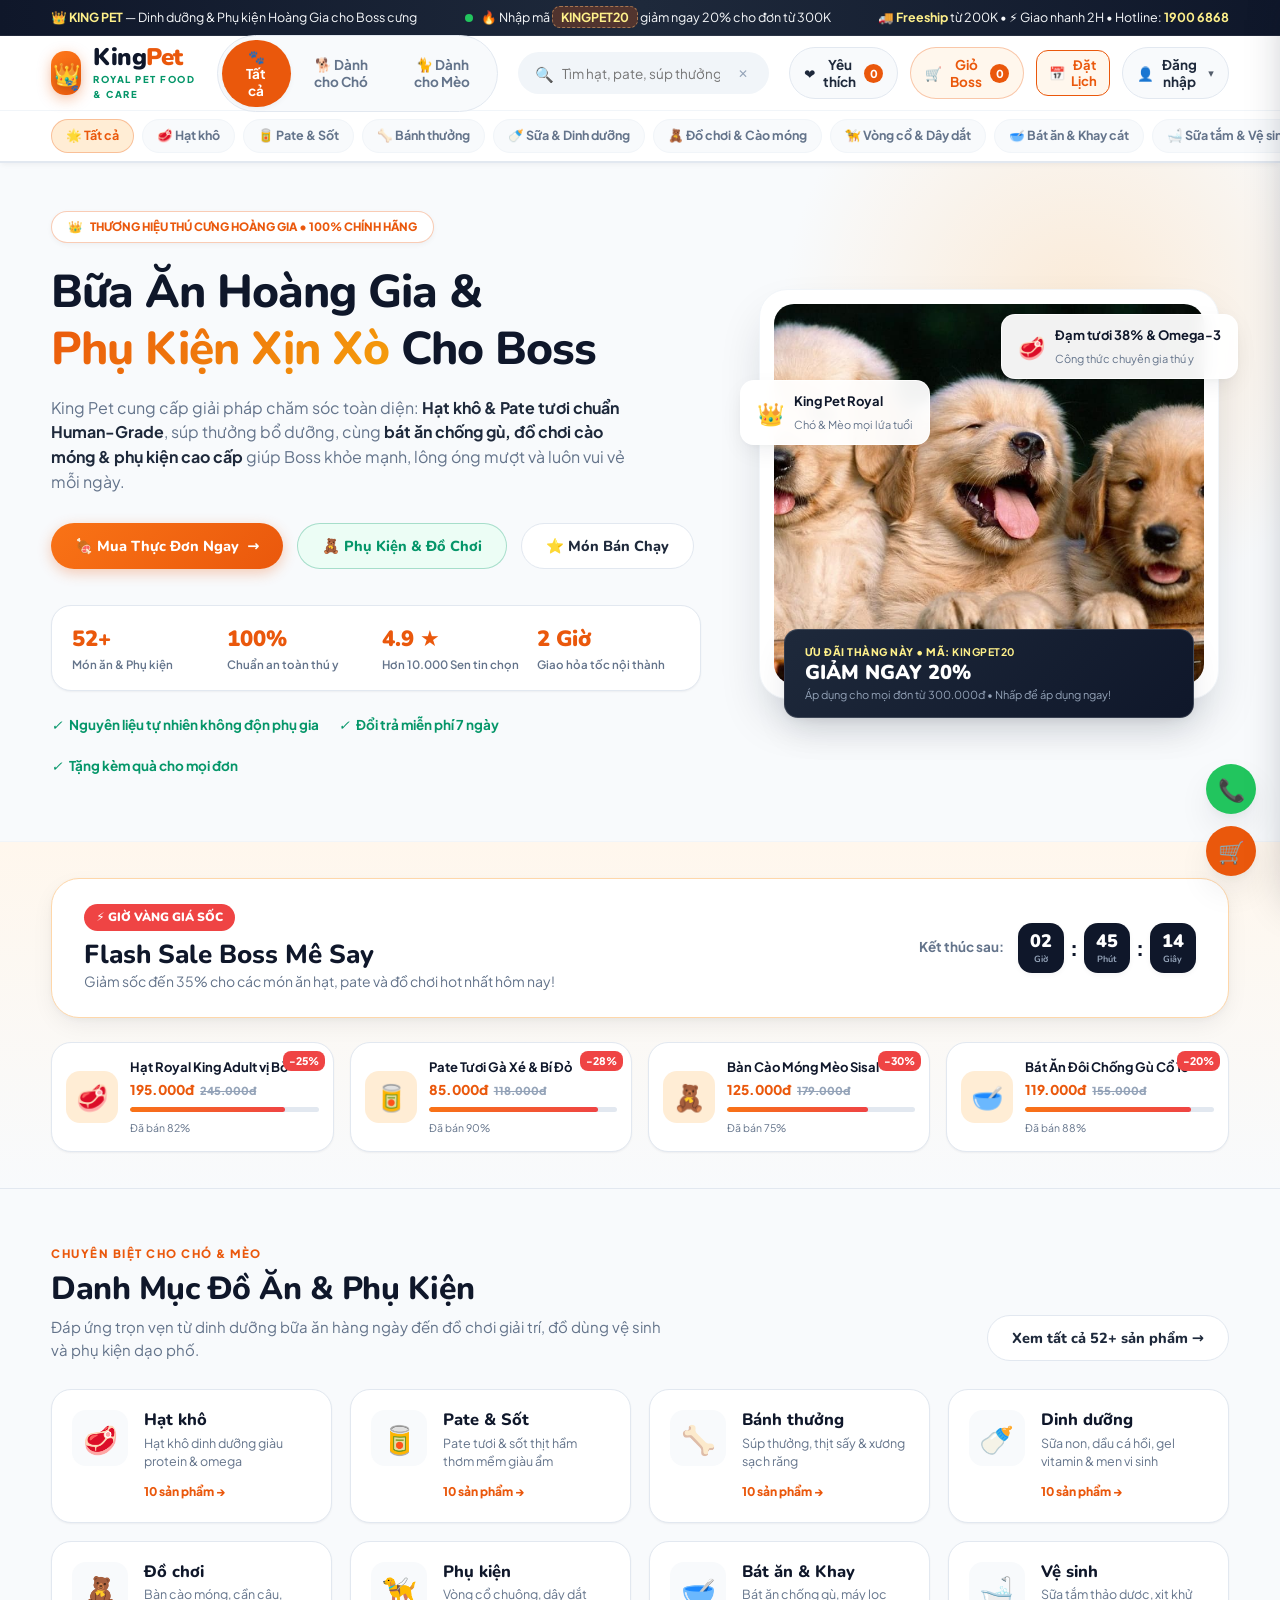
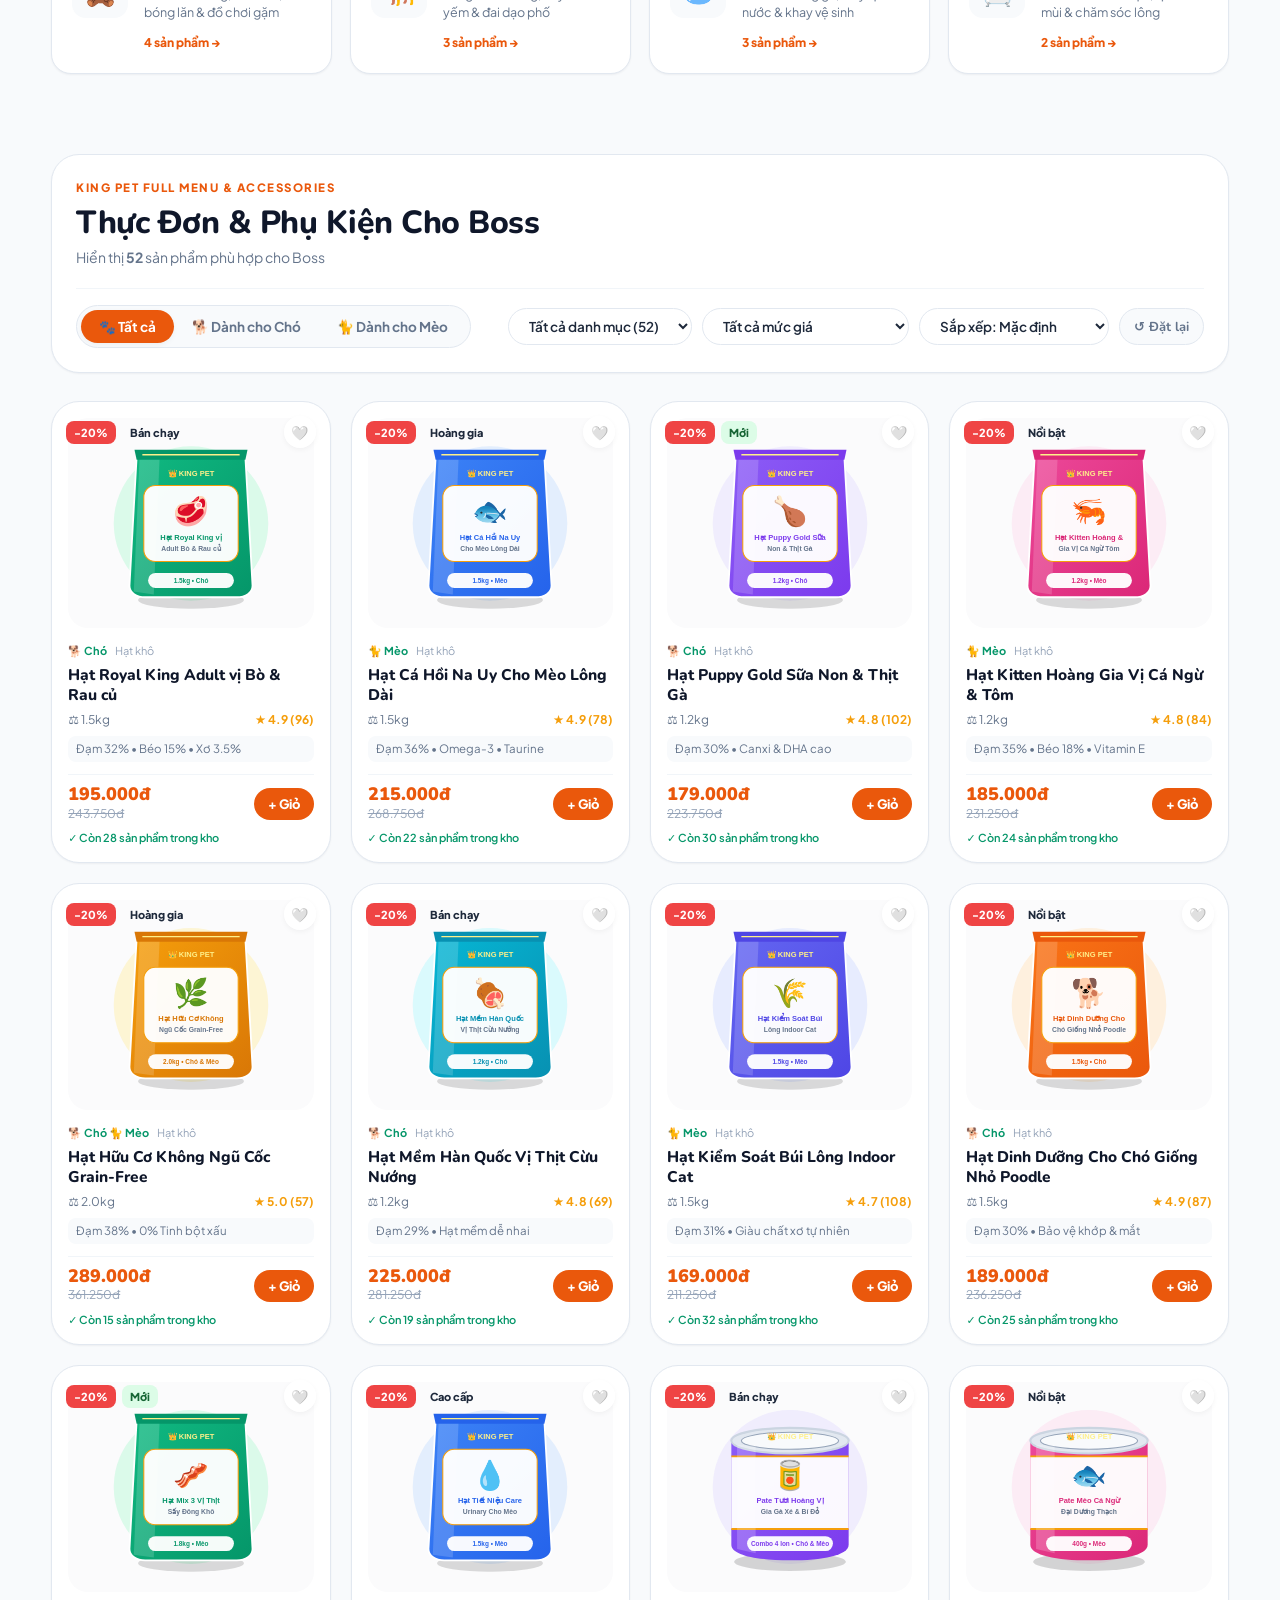
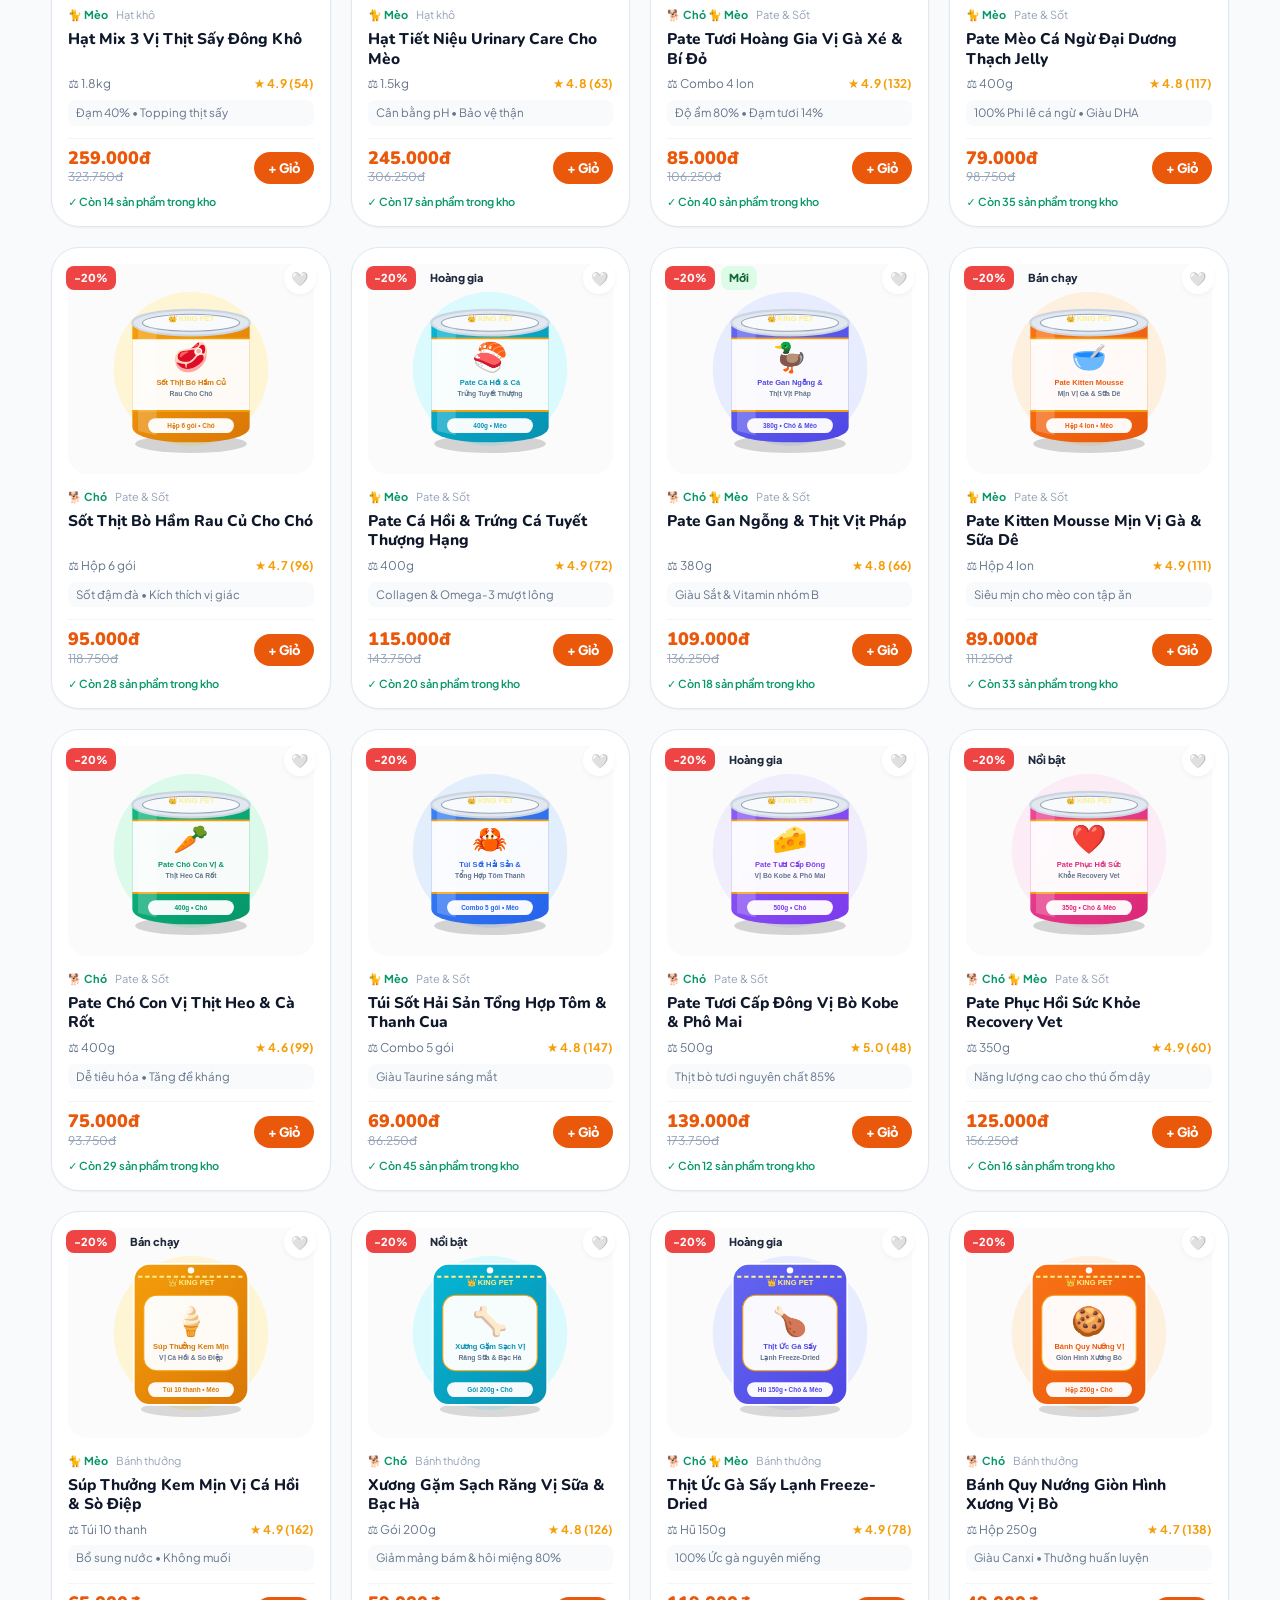
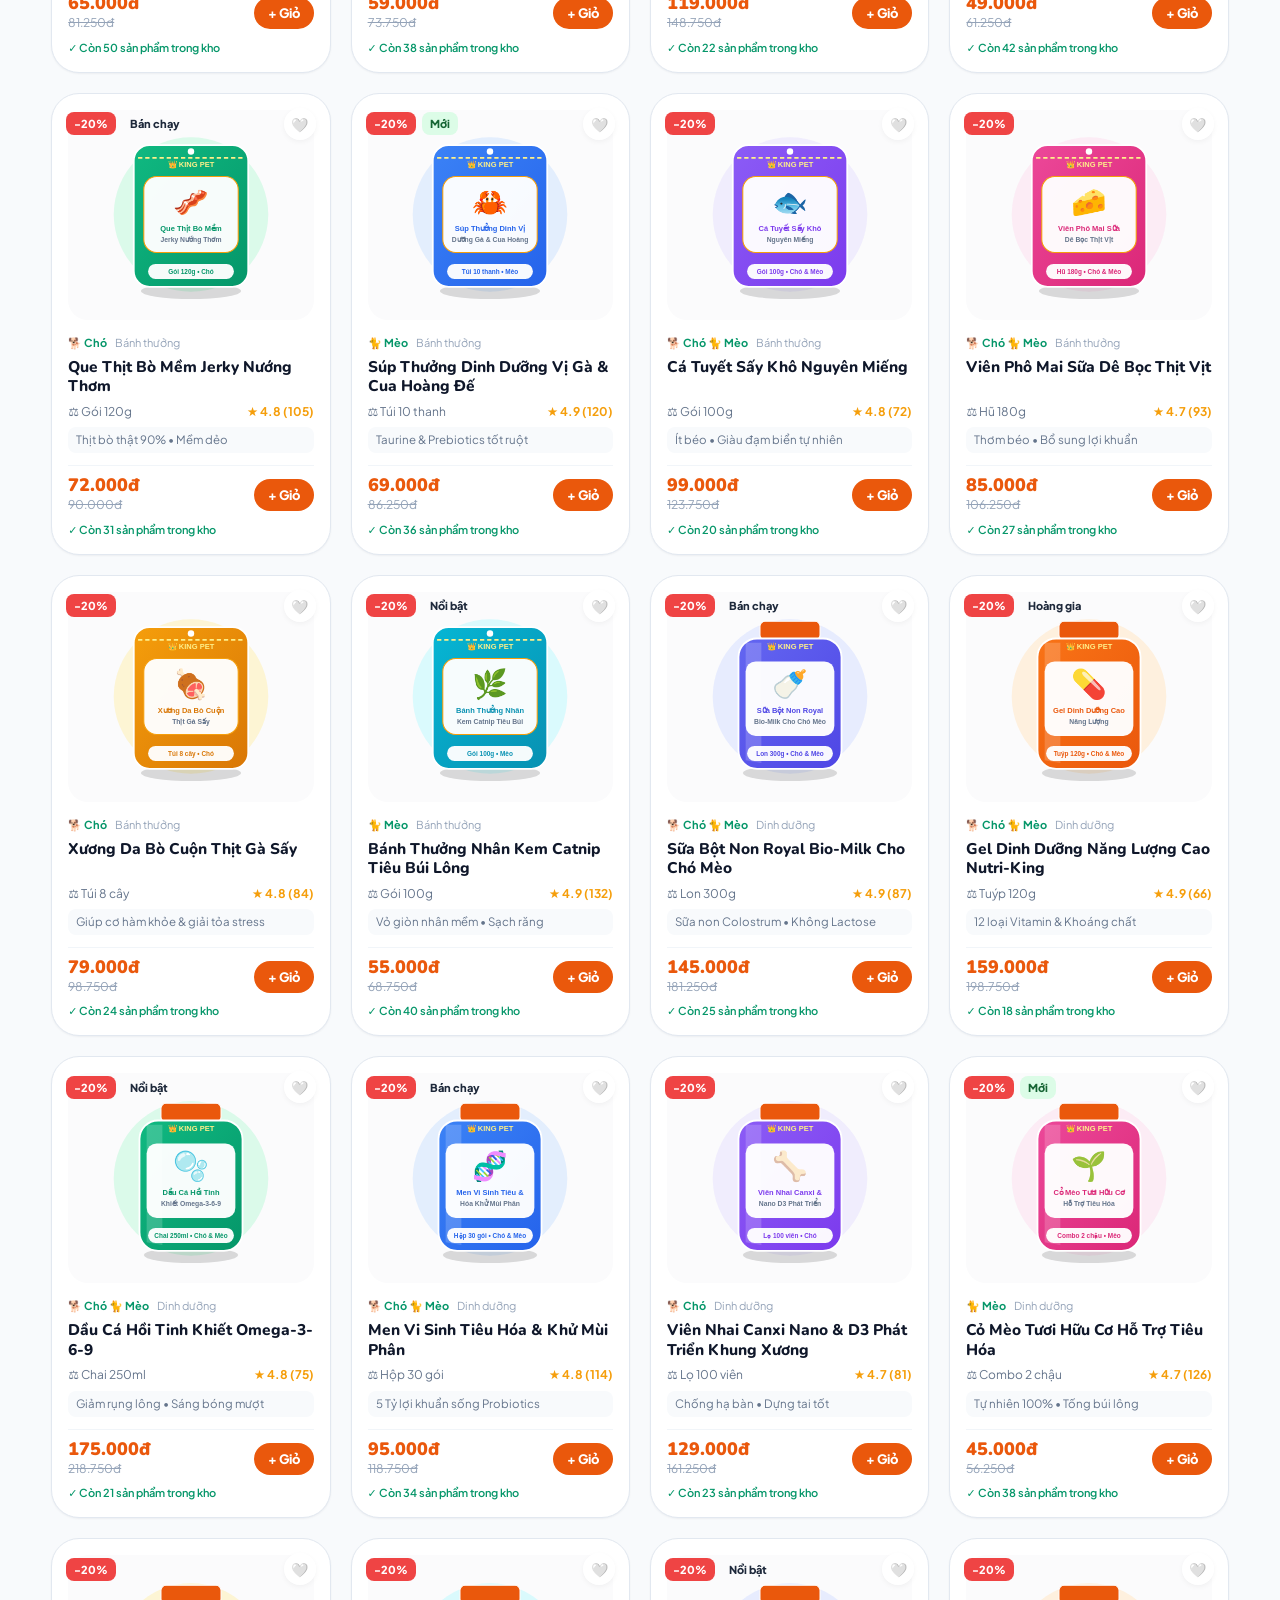
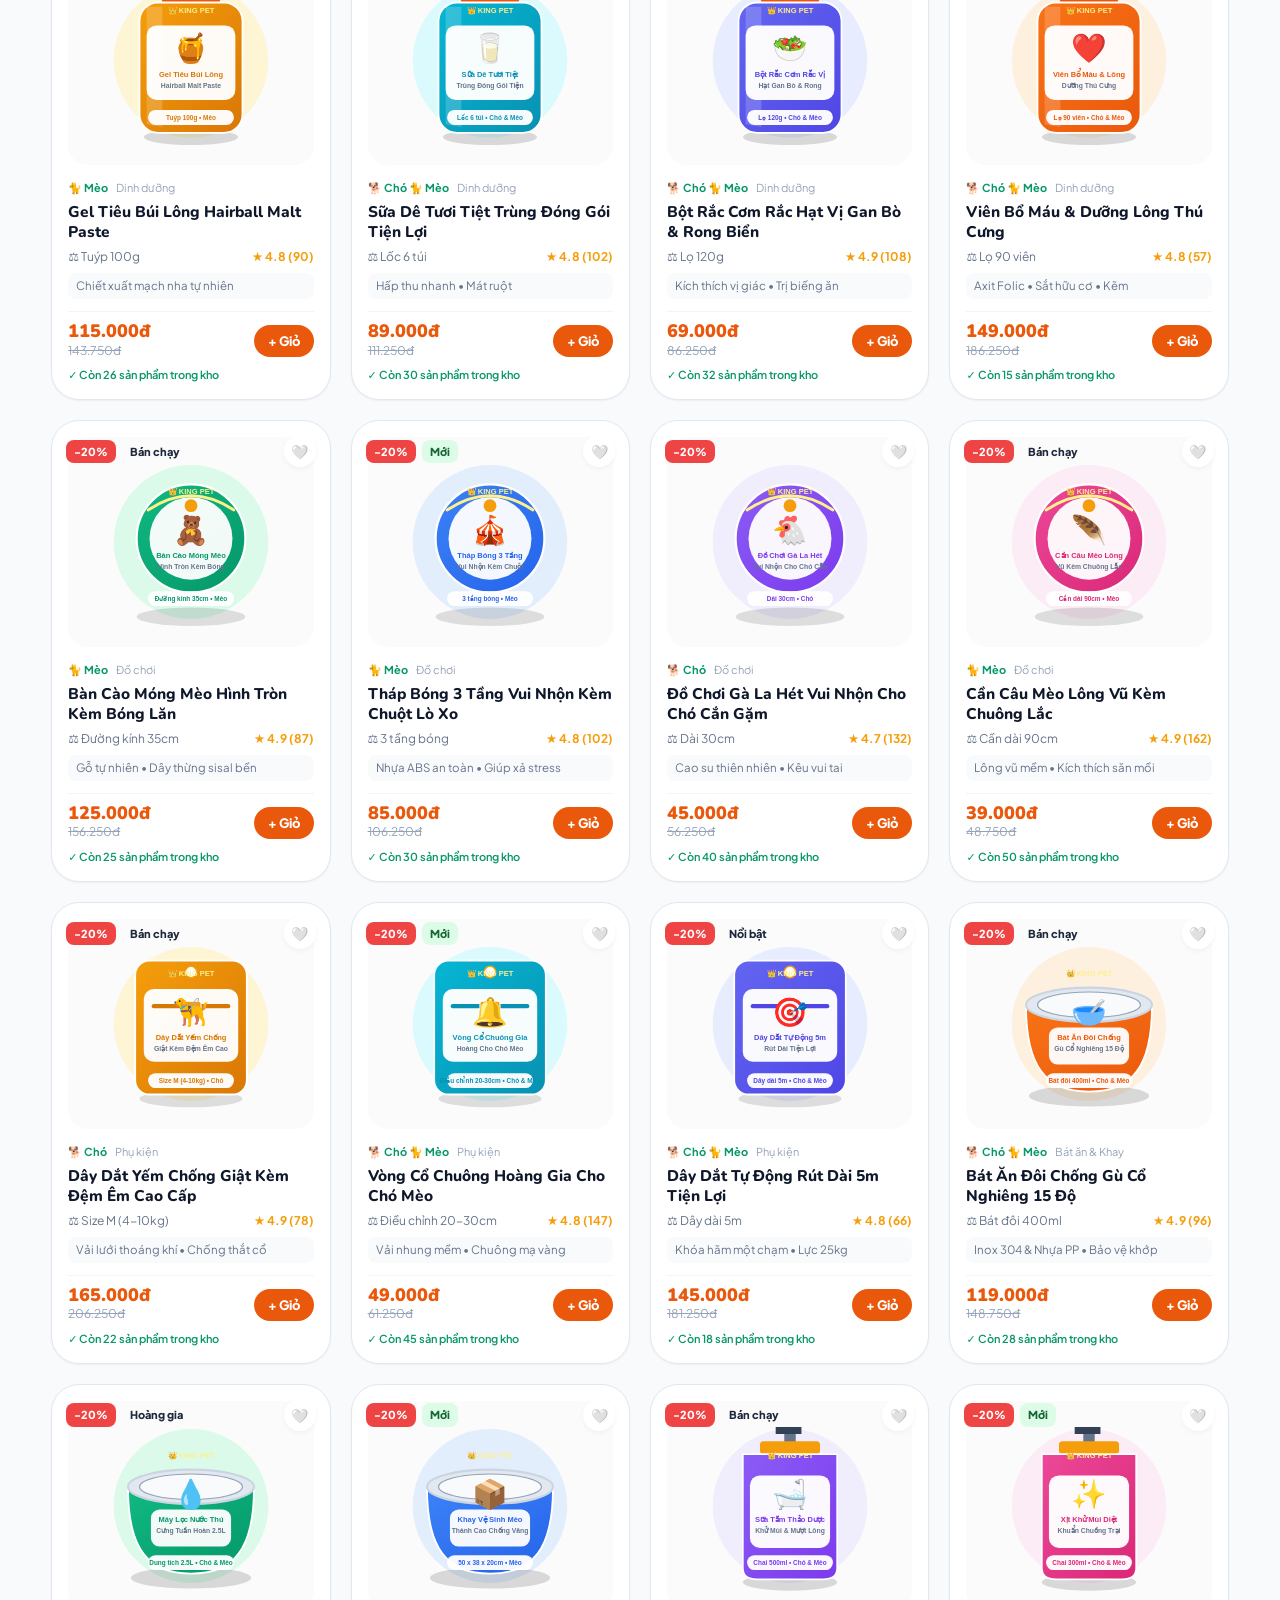
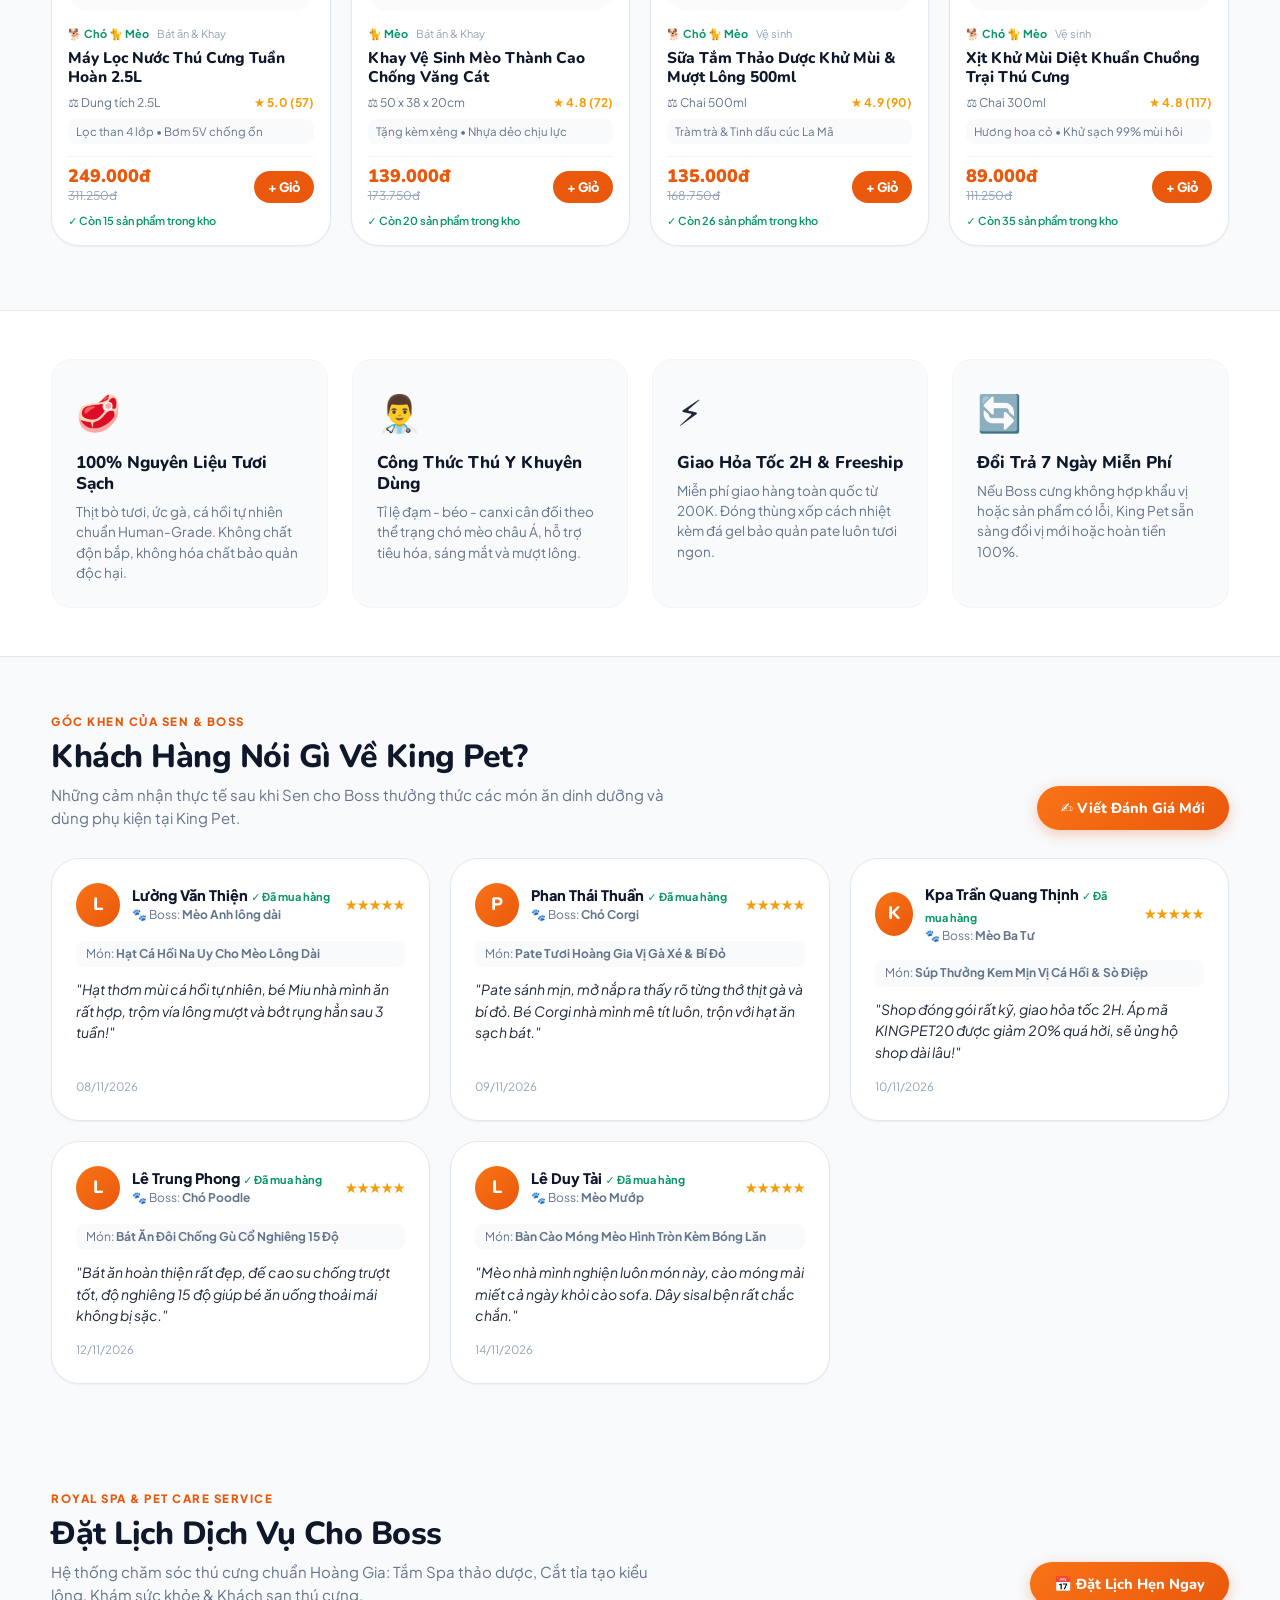
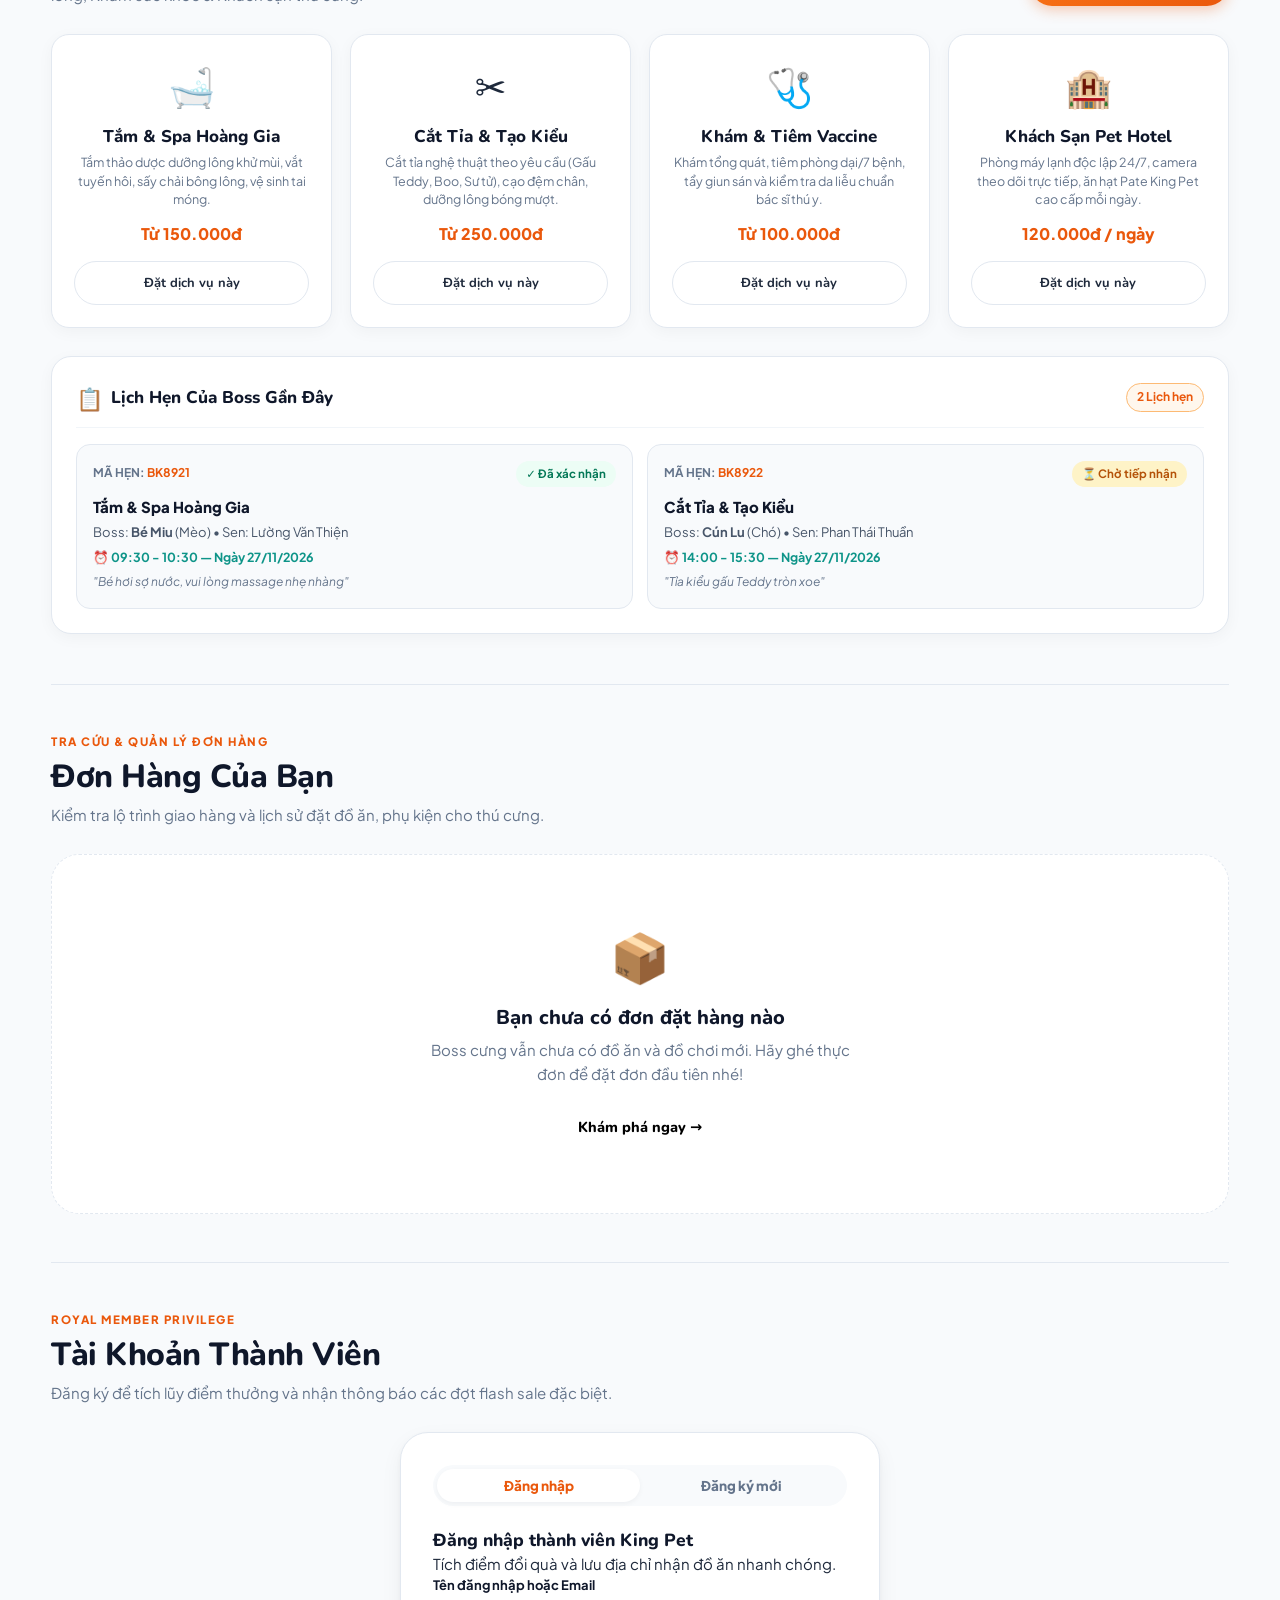
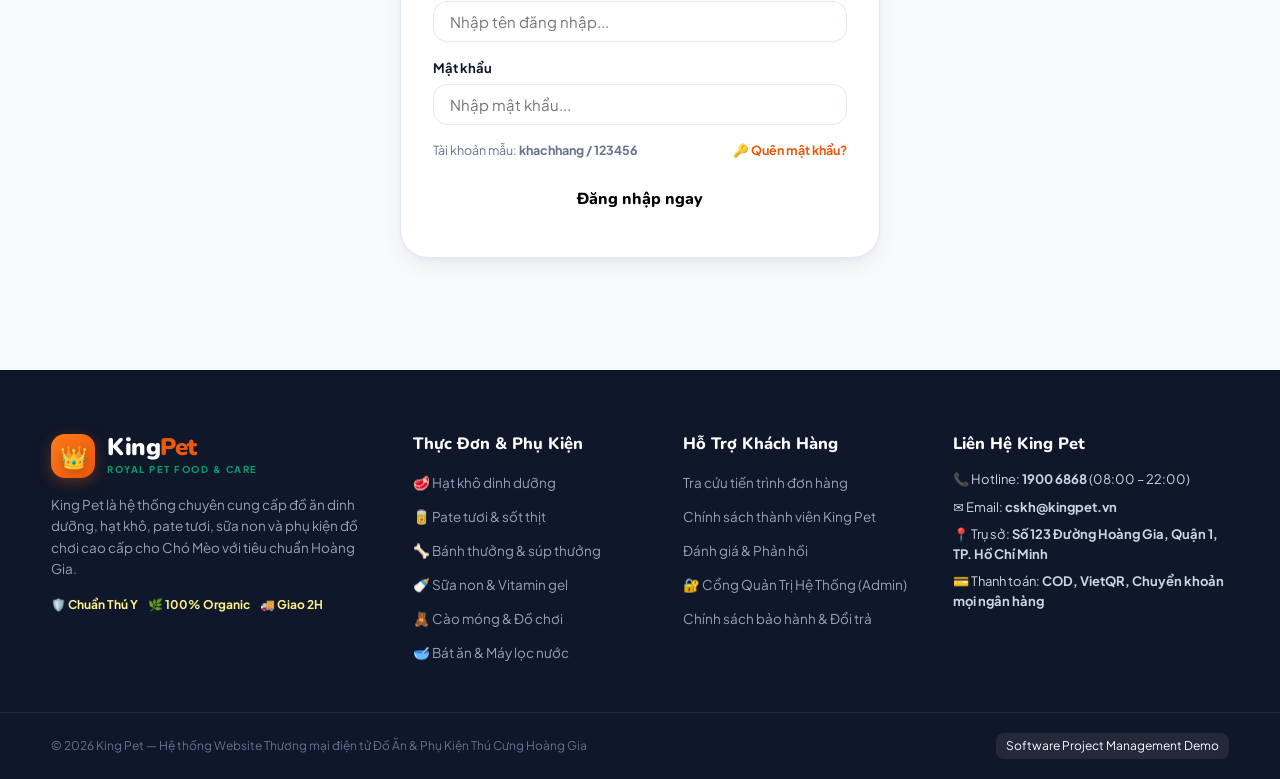
==== commit be37e739: "feat: add pet service booking, staff login role, and remove neon badge from header" ====
--- a/index.html
+++ b/index.html
@@ -132,10 +132,11 @@
         <b id="cartCount" class="badge-bubble">0</b>
       </button>
 
-      <!-- Neon Cloud DB Status Badge -->
-      <a href="admin.html" target="_blank" style="text-decoration:none; display:flex; align-items:center; gap:5px; background:#ecfdf5; border:1px solid #10b981; border-radius:20px; padding:4px 10px; font-size:11.5px; font-weight:700; color:#047857;" title="Đã kết nối máy chủ Neon PostgreSQL 18.7 (AWS US-East-2 Ohio)">
-        <span>🟢</span> <span class="hide-tablet">Neon DB</span>
-      </a>
+      <!-- Pet Service Booking Action Button -->
+      <button class="action-btn booking-nav-btn" onclick="openBookingModal()" title="Đặt lịch Spa, Cắt tỉa lông & Khám thú y cho Boss" style="background:#fff7ed; border:1.5px solid #ea580c; border-radius:12px; padding:6px 12px; display:flex; align-items:center; gap:6px; cursor:pointer; font-weight:700; font-size:13px; color:#ea580c; transition:all 0.2s ease;">
+        <span class="btn-icon">📅</span>
+        <span class="btn-text hide-tablet">Đặt Lịch</span>
+      </button>
 
       <!-- Account / Profile Dropdown Action -->
       <div class="account-nav-wrap" id="accountNavWrap">
@@ -161,6 +162,7 @@
       <a href="#products" class="sub-nav-pill" onclick="filterCategory('Phụ kiện'); return false;">🦮 Vòng cổ & Dây dắt</a>
       <a href="#products" class="sub-nav-pill" onclick="filterCategory('Bát ăn & Khay'); return false;">🥣 Bát ăn & Khay cát</a>
       <a href="#products" class="sub-nav-pill" onclick="filterCategory('Vệ sinh'); return false;">🛁 Sữa tắm & Vệ sinh</a>
+      <a href="#booking" class="sub-nav-pill" style="border:1.5px solid #ea580c; color:#ea580c; font-weight:800; background:#fff7ed;">📅 Đặt Lịch Dịch Vụ</a>
       <a href="#flashSale" class="sub-nav-pill hot-deal-pill">🔥 Flash Sale Sốc</a>
     </div>
   </nav>
@@ -441,6 +443,58 @@
     <div id="clientReviewsBox" class="reviews-grid"></div>
   </section>
 
+  <!-- PET SERVICE BOOKING (ĐẶT LỊCH SPA, CẮT TỈA, KHÁM THÚ Y) -->
+  <section id="booking" class="container booking-section" style="margin-top: 50px; margin-bottom: 50px;">
+    <div class="section-header">
+      <div class="header-left">
+        <span class="sub-kicker">ROYAL SPA &amp; PET CARE SERVICE</span>
+        <h2 class="section-title">Đặt Lịch Dịch Vụ Cho Boss</h2>
+        <p class="section-desc">Hệ thống chăm sóc thú cưng chuẩn Hoàng Gia: Tắm Spa thảo dược, Cắt tỉa tạo kiểu lông, Khám sức khỏe &amp; Khách sạn thú cưng.</p>
+      </div>
+      <button class="btn btn-primary" onclick="openBookingModal()">
+        📅 Đặt Lịch Hẹn Ngay
+      </button>
+    </div>
+
+    <!-- Booking Service Cards Preview -->
+    <div class="booking-cards-grid" style="display: grid; grid-template-columns: repeat(auto-fit, minmax(260px, 1fr)); gap: 18px; margin-bottom: 28px;">
+      <div class="service-preview-card" style="background:#fff; border:1.5px solid #e2e8f0; border-radius:18px; padding:22px; box-shadow:0 4px 16px rgba(0,0,0,0.04); text-align:center; transition:all 0.2s ease;">
+        <div style="font-size:38px; margin-bottom:10px;">🛁</div>
+        <h3 style="font-size:17px; font-weight:800; color:#0f172a; margin:0 0 6px;">Tắm &amp; Spa Hoàng Gia</h3>
+        <p style="font-size:12.5px; color:#64748b; line-height:1.45; margin:0 0 14px;">Tắm thảo dược dưỡng lông khử mùi, vắt tuyến hôi, sấy chải bông lông, vệ sinh tai móng.</p>
+        <div style="font-weight:900; color:#ea580c; font-size:16px; margin-bottom:14px;">Từ 150.000đ</div>
+        <button class="btn btn-outline full" onclick="openBookingModal('Tắm &amp; Spa Hoàng Gia', 150000)" style="width:100%; font-size:13px; font-weight:700;">Đặt dịch vụ này</button>
+      </div>
+
+      <div class="service-preview-card" style="background:#fff; border:1.5px solid #e2e8f0; border-radius:18px; padding:22px; box-shadow:0 4px 16px rgba(0,0,0,0.04); text-align:center; transition:all 0.2s ease;">
+        <div style="font-size:38px; margin-bottom:10px;">✂️</div>
+        <h3 style="font-size:17px; font-weight:800; color:#0f172a; margin:0 0 6px;">Cắt Tỉa &amp; Tạo Kiểu</h3>
+        <p style="font-size:12.5px; color:#64748b; line-height:1.45; margin:0 0 14px;">Cắt tỉa nghệ thuật theo yêu cầu (Gấu Teddy, Boo, Sư tử), cạo đệm chân, dưỡng lông bóng mượt.</p>
+        <div style="font-weight:900; color:#ea580c; font-size:16px; margin-bottom:14px;">Từ 250.000đ</div>
+        <button class="btn btn-outline full" onclick="openBookingModal('Cắt Tỉa &amp; Tạo Kiểu', 250000)" style="width:100%; font-size:13px; font-weight:700;">Đặt dịch vụ này</button>
+      </div>
+
+      <div class="service-preview-card" style="background:#fff; border:1.5px solid #e2e8f0; border-radius:18px; padding:22px; box-shadow:0 4px 16px rgba(0,0,0,0.04); text-align:center; transition:all 0.2s ease;">
+        <div style="font-size:38px; margin-bottom:10px;">🩺</div>
+        <h3 style="font-size:17px; font-weight:800; color:#0f172a; margin:0 0 6px;">Khám &amp; Tiêm Vaccine</h3>
+        <p style="font-size:12.5px; color:#64748b; line-height:1.45; margin:0 0 14px;">Khám tổng quát, tiêm phòng dại/7 bệnh, tẩy giun sán và kiểm tra da liễu chuẩn bác sĩ thú y.</p>
+        <div style="font-weight:900; color:#ea580c; font-size:16px; margin-bottom:14px;">Từ 100.000đ</div>
+        <button class="btn btn-outline full" onclick="openBookingModal('Khám &amp; Tiêm Vaccine', 100000)" style="width:100%; font-size:13px; font-weight:700;">Đặt dịch vụ này</button>
+      </div>
+
+      <div class="service-preview-card" style="background:#fff; border:1.5px solid #e2e8f0; border-radius:18px; padding:22px; box-shadow:0 4px 16px rgba(0,0,0,0.04); text-align:center; transition:all 0.2s ease;">
+        <div style="font-size:38px; margin-bottom:10px;">🏨</div>
+        <h3 style="font-size:17px; font-weight:800; color:#0f172a; margin:0 0 6px;">Khách Sạn Pet Hotel</h3>
+        <p style="font-size:12.5px; color:#64748b; line-height:1.45; margin:0 0 14px;">Phòng máy lạnh độc lập 24/7, camera theo dõi trực tiếp, ăn hạt Pate King Pet cao cấp mỗi ngày.</p>
+        <div style="font-weight:900; color:#ea580c; font-size:16px; margin-bottom:14px;">120.000đ / ngày</div>
+        <button class="btn btn-outline full" onclick="openBookingModal('Khách Sạn Pet Hotel', 120000)" style="width:100%; font-size:13px; font-weight:700;">Đặt dịch vụ này</button>
+      </div>
+    </div>
+
+    <!-- Active Bookings Container for Current User -->
+    <div id="myBookingsBox"></div>
+  </section>
+
   <!-- MY ORDERS TRACKING -->
   <section id="orders" class="container orders-section">
     <div class="section-header">
